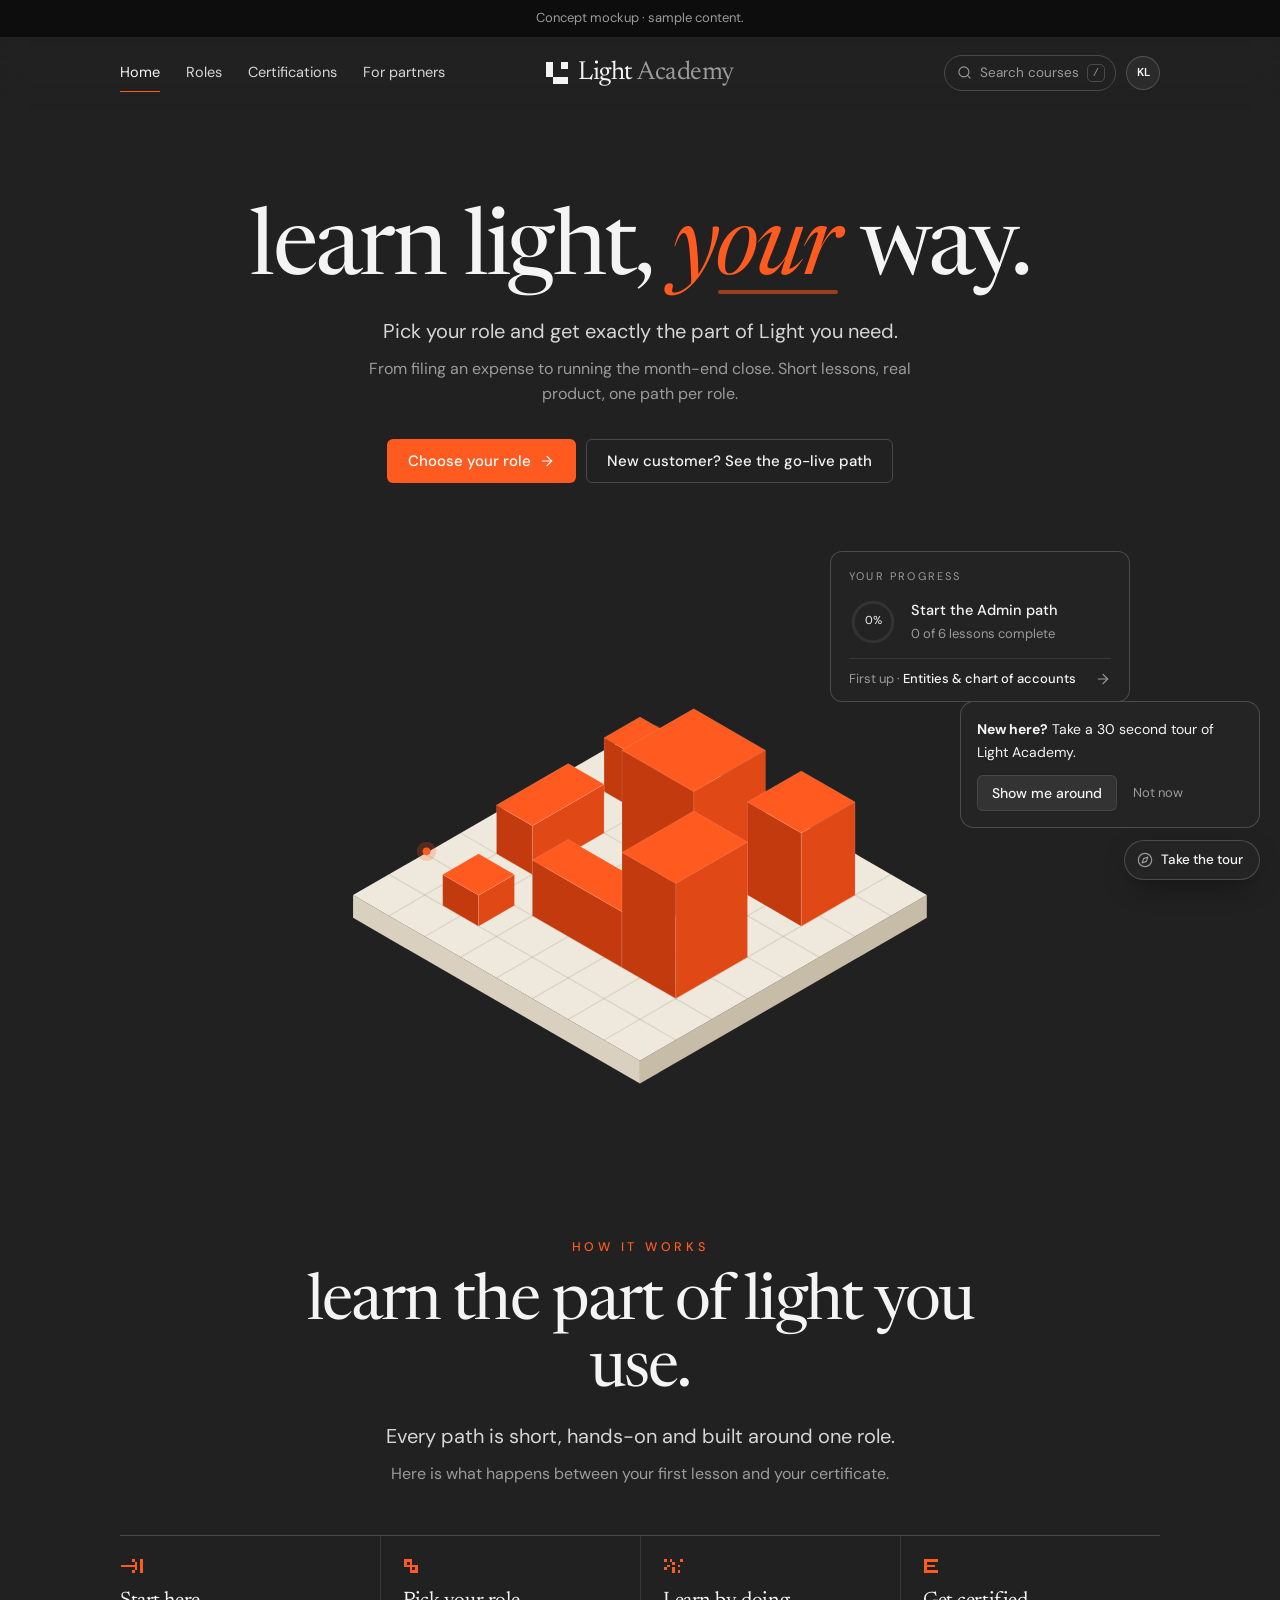
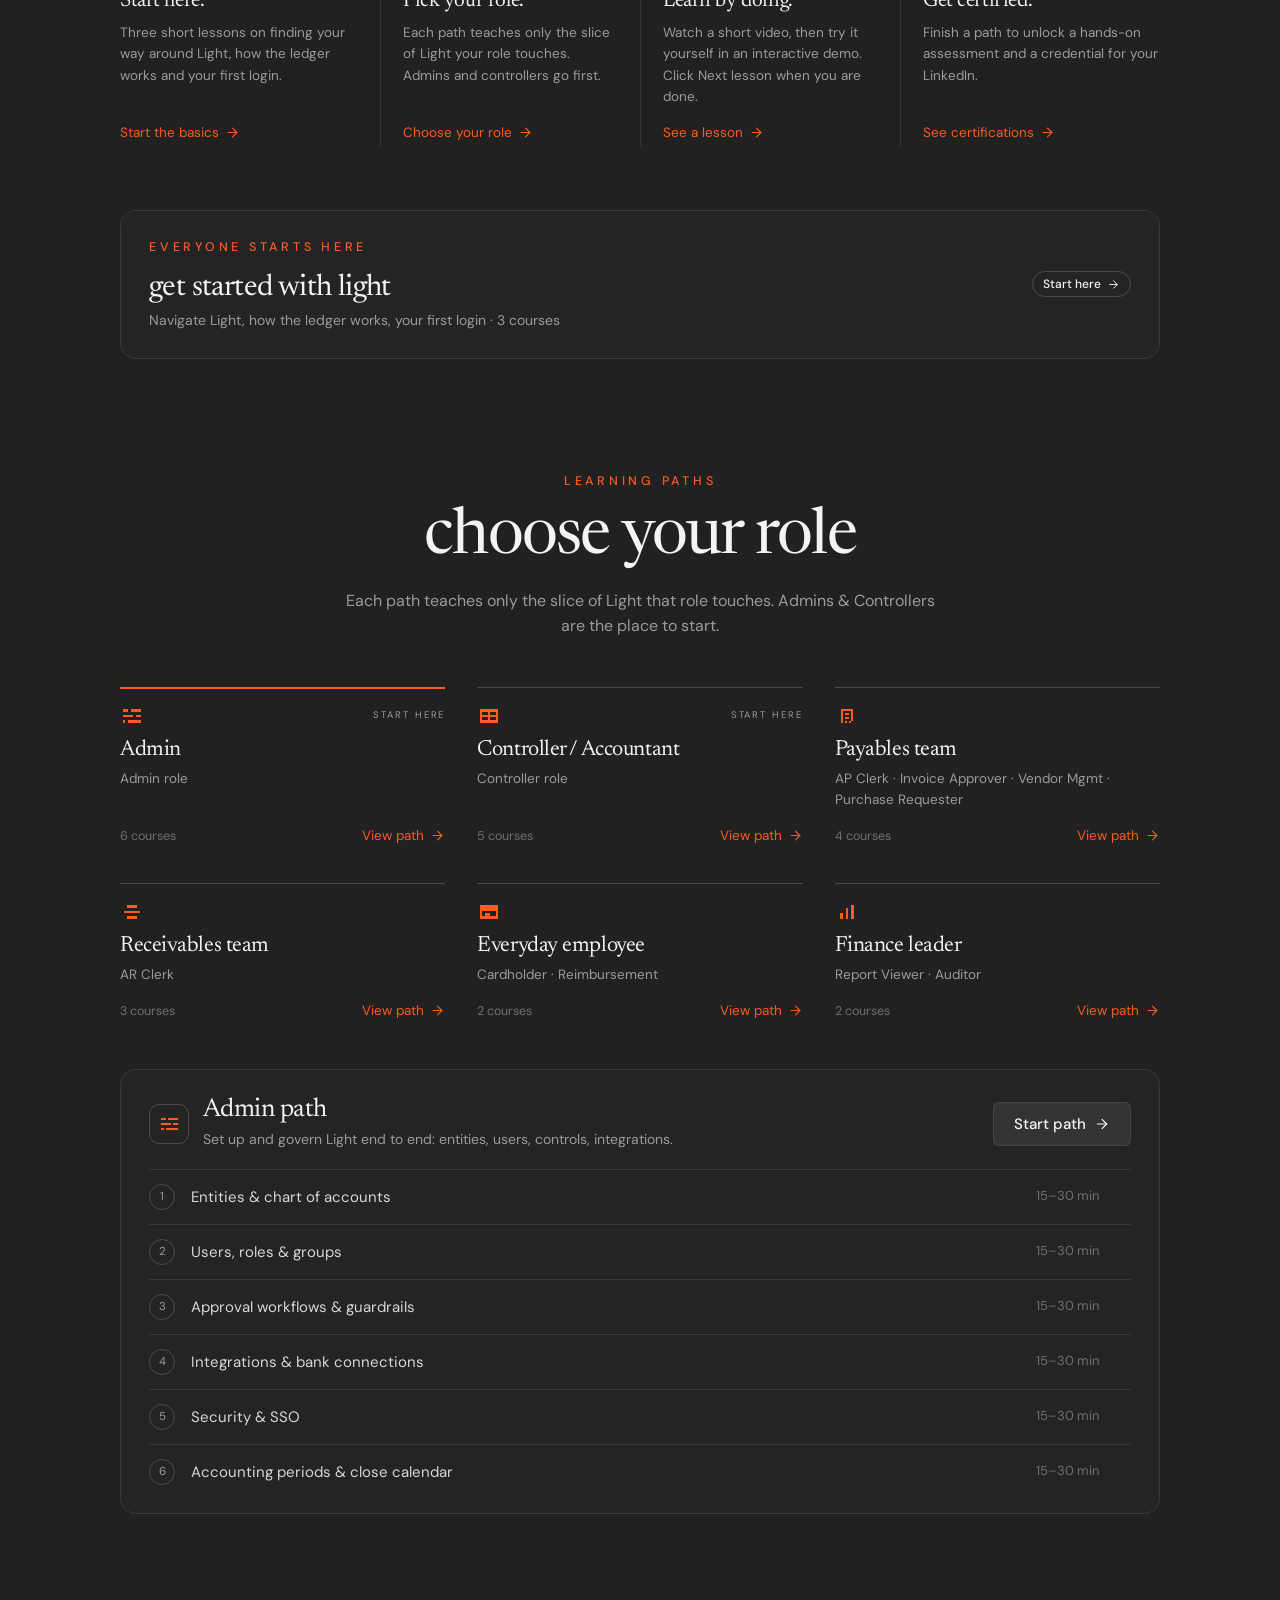
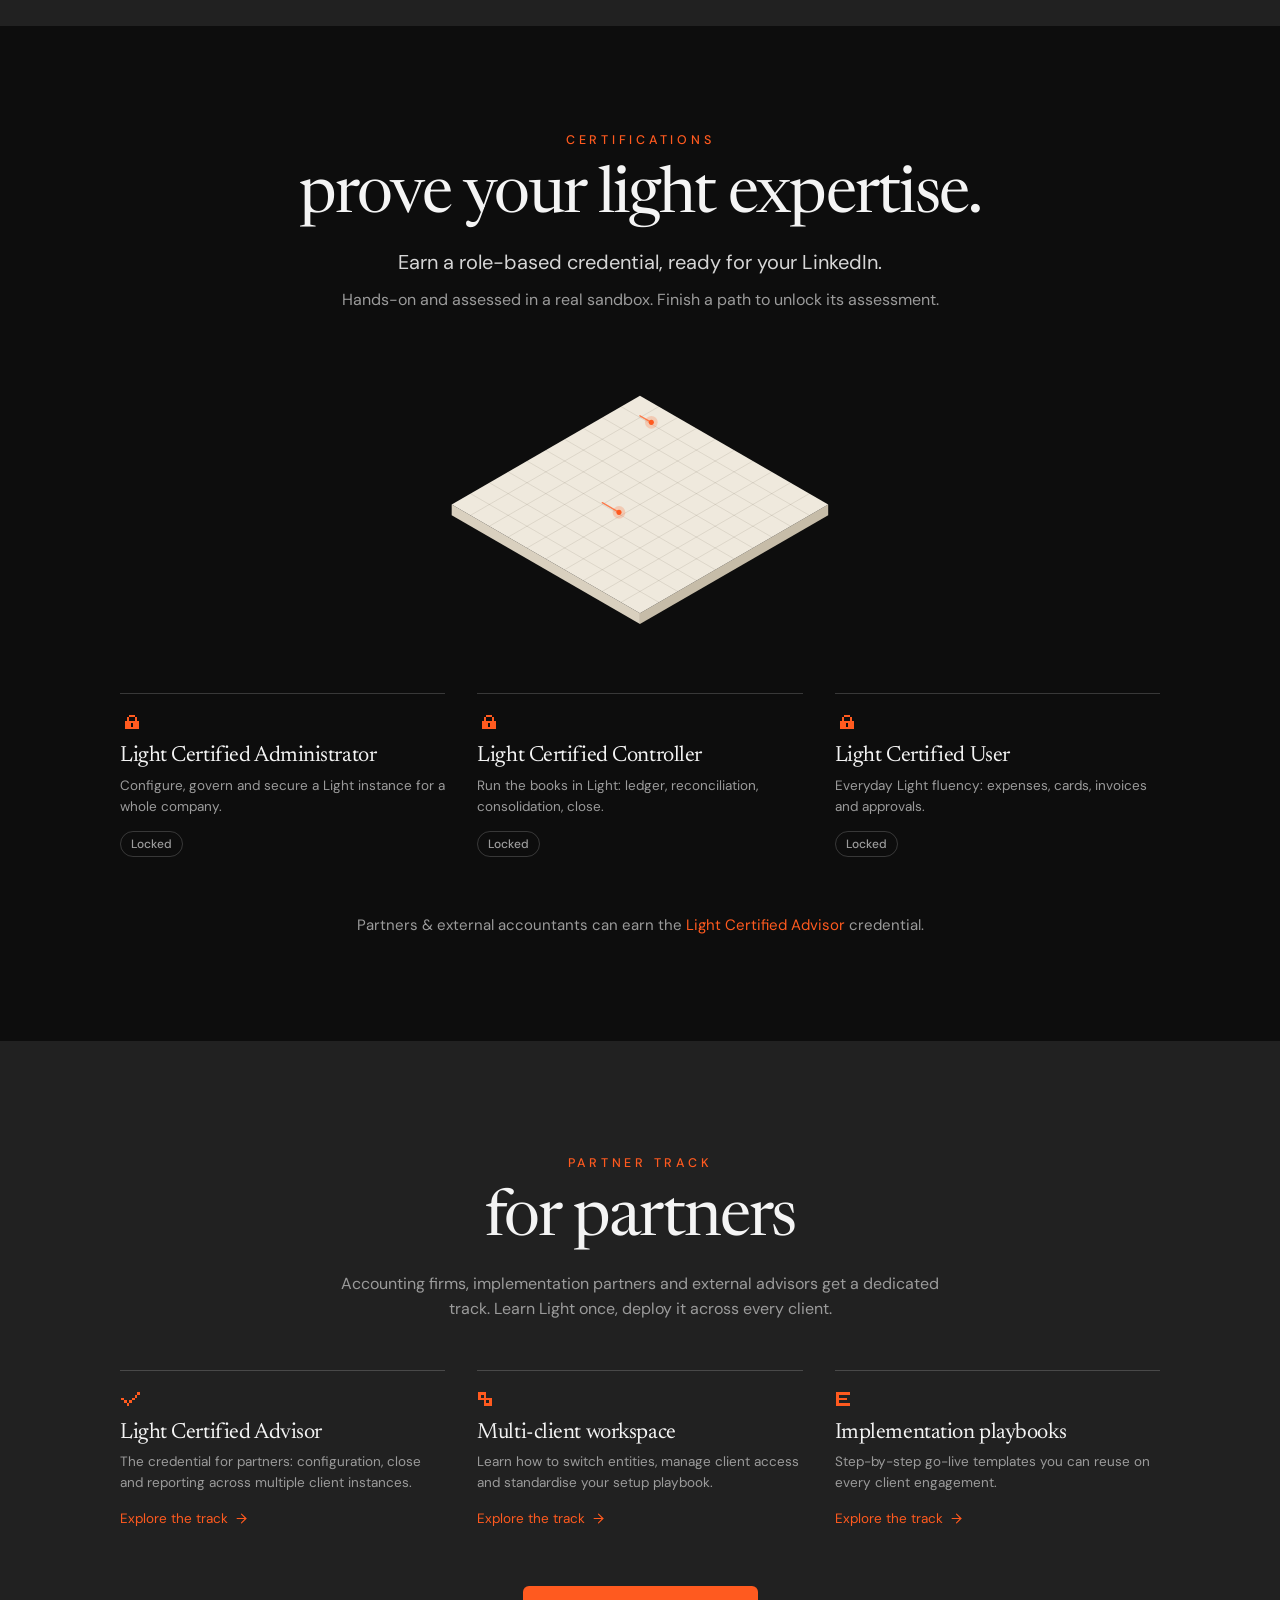
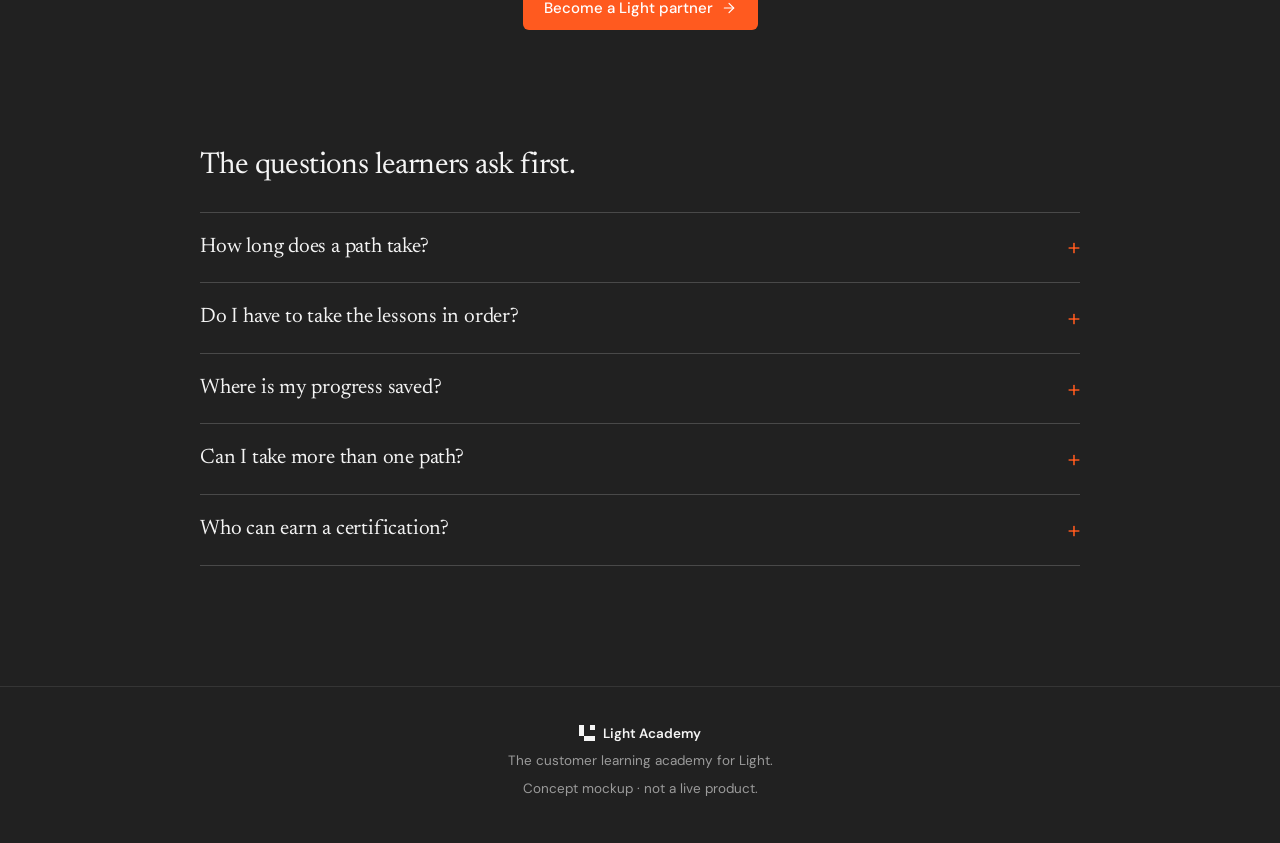
==== index.html @ 52088cf7 "Add Welcome back link, keep-data request and long video support - Homepage shows a Welcome back link" ====
<!doctype html>
<html lang="en">
<head>
  <meta charset="utf-8" />
  <meta name="viewport" content="width=device-width, initial-scale=1" />
  <title>Light Academy</title>
  <meta name="description" content="Learn Light your way. Pick your role and get exactly the part of Light you need." />
  <link rel="preconnect" href="https://fonts.googleapis.com" />
  <link rel="preconnect" href="https://fonts.gstatic.com" crossorigin />
  <link href="https://fonts.googleapis.com/css2?family=DM+Sans:ital,opsz,wght@0,9..40,400..600;1,9..40,400&family=Newsreader:ital,opsz,wght@0,6..72,400;0,6..72,500;1,6..72,400&display=swap" rel="stylesheet" />
  <link rel="stylesheet" href="assets/css/styles.css" />
</head>
<body data-page="home" data-base="">
  <div class="scroll-progress" aria-hidden="true"><span></span></div>
  <div class="concept-banner">Concept mockup · sample content.</div>
  <header class="site-header" id="site-header"></header>

  <main>
    <!-- HERO -->
    <section class="hero container" id="home" data-tour="hero">
      <div class="hero-copy">
        <a class="welcome-back" id="welcome-back" hidden></a>
        <h1 class="hero-title">
          <span class="word">learn</span> <span class="word">light,</span> <span class="word accent"><em>y<span class="ul">our</span></em></span> <span class="word">way.</span>
        </h1>
        <p class="hero-lede reveal" style="--d: 0.3s">Pick your role and get exactly the part of Light you need.</p>
        <p class="hero-sub reveal" style="--d: 0.35s">From filing an expense to running the month-end close. Short lessons, real product, one path per role.</p>
        <div class="hero-actions reveal" style="--d: 0.45s">
          <a class="btn btn-primary" href="#roles" data-tour="choose-role">Choose your role <span class="btn-icon" data-icon="arrow"></span></a>
          <a class="btn btn-ghost" href="paths/go-live.html">New customer? See the go-live path</a>
        </div>
      </div>

      <div class="hero-visual reveal" style="--d: 0.25s">
        <div class="iso iso-blocks" data-iso="blocks"></div>
        <a class="progress-card" id="progress-card" data-tour="progress">
          <p class="progress-card-label">Your progress</p>
          <div class="progress-card-row">
            <div class="ring" aria-hidden="true">
              <svg viewBox="0 0 80 80">
                <circle class="ring-track" cx="40" cy="40" r="33" />
                <circle class="ring-fill" cx="40" cy="40" r="33" />
              </svg>
              <span class="ring-value">0%</span>
            </div>
            <div>
              <p class="progress-card-title"></p>
              <p class="progress-card-sub"></p>
            </div>
          </div>
          <div class="progress-card-next">
            <span>Next up · <strong></strong></span>
            <span class="progress-card-go" data-icon="arrow"></span>
          </div>
        </a>
      </div>
    </section>

    <!-- HOW IT WORKS -->
    <section class="section container" id="how">
      <div class="section-head reveal">
        <p class="eyebrow">How it works</p>
        <h2 class="section-title">learn the part of light you use.</h2>
        <p class="section-lede">Every path is short, hands-on and built around one role.</p>
        <p class="section-sub">Here is what happens between your first lesson and your certificate.</p>
      </div>
      <div class="steps">
        <div class="step reveal">
          <span class="step-icon" data-pixel="movein"></span>
          <h3>Start here.</h3>
          <p>Three short lessons on finding your way around Light, how the ledger works and your first login.</p>
          <a class="text-link" href="paths/get-started.html">Start the basics <span data-icon="arrow"></span></a>
        </div>
        <div class="step reveal" style="--d: 0.08s">
          <span class="step-icon" data-pixel="connect"></span>
          <h3>Pick your role.</h3>
          <p>Each path teaches only the slice of Light your role touches. Admins and controllers go first.</p>
          <a class="text-link" href="#roles">Choose your role <span data-icon="arrow"></span></a>
        </div>
        <div class="step reveal" style="--d: 0.16s">
          <span class="step-icon" data-pixel="agents"></span>
          <h3>Learn by doing.</h3>
          <p>Watch a short video, then try it yourself in an interactive demo. Click Next lesson when you are done.</p>
          <a class="text-link" href="paths/get-started.html#lesson-navigating-light">See a lesson <span data-icon="arrow"></span></a>
        </div>
        <div class="step reveal" style="--d: 0.24s">
          <span class="step-icon" data-pixel="report"></span>
          <h3>Get certified.</h3>
          <p>Finish a path to unlock a hands-on assessment and a credential for your LinkedIn.</p>
          <a class="text-link" href="#certifications">See certifications <span data-icon="arrow"></span></a>
        </div>
      </div>
    </section>

    <!-- GET STARTED -->
    <section class="container">
      <a class="start-banner reveal" id="start-banner" href="paths/get-started.html" data-tour="start">
        <div>
          <p class="eyebrow">Everyone starts here</p>
          <h2 class="start-banner-title">get started with light</h2>
          <p class="start-banner-sub"></p>
        </div>
        <span class="pill pill-done"><span data-icon="check"></span>Completed</span>
      </a>
    </section>

    <!-- ROLES -->
    <section class="section container" id="roles">
      <div class="section-head reveal">
        <p class="eyebrow">Learning paths</p>
        <h2 class="section-title">choose your role</h2>
        <p class="section-sub">Each path teaches only the slice of Light that role touches. Admins &amp; Controllers are the place to start.</p>
      </div>

      <div class="role-grid" id="role-grid" role="tablist" aria-label="Roles" data-tour="role-grid"></div>

      <div class="path-panel glass reveal" id="path-panel" role="tabpanel" aria-live="polite" data-tour="path"></div>
    </section>

    <!-- CERTIFICATIONS -->
    <section class="section band" id="certifications">
      <div class="container cert-shell" data-tour="certs">
        <div class="section-head reveal">
          <p class="eyebrow">Certifications</p>
          <h2 class="section-title">prove your light expertise.</h2>
          <p class="section-lede">Earn a role-based credential, ready for your LinkedIn.</p>
          <p class="section-sub">Hands-on and assessed in a real sandbox. Finish a path to unlock its assessment.</p>
        </div>
        <div class="iso iso-ledger reveal" data-iso="ledger"></div>
        <div class="cert-grid" id="cert-grid"></div>
        <p class="cert-foot reveal">Partners &amp; external accountants can earn the <a class="text-link" href="#partners">Light Certified Advisor</a> credential.</p>
      </div>
    </section>

    <!-- PARTNERS -->
    <section class="section container" id="partners" data-tour="partners">
      <div class="section-head reveal">
        <p class="eyebrow">Partner track</p>
        <h2 class="section-title">for partners</h2>
        <p class="section-sub">Accounting firms, implementation partners and external advisors get a dedicated track. Learn Light once, deploy it across every client.</p>
      </div>
      <div class="partner-grid" id="partner-grid"></div>
      <div class="section-cta reveal"><a class="btn btn-primary" href="paths/partners.html">Become a Light partner <span class="btn-icon" data-icon="arrow"></span></a></div>
    </section>
    <!-- FAQ -->
    <section class="section container faq" id="faq">
      <h2 class="faq-title reveal">The questions learners ask first.</h2>
      <details class="reveal">
        <summary>How long does a path take?</summary>
        <p>Most lessons take 15 to 30 minutes. A full path is usually a few hours, and you can stop and pick up where you left off at any time.</p>
      </details>
      <details class="reveal">
        <summary>Do I have to take the lessons in order?</summary>
        <p>No. Jump to any lesson from the list on the left. A lesson is only ticked when you click Next lesson on it, so your progress always shows what you have actually finished.</p>
      </details>
      <details class="reveal">
        <summary>Where is my progress saved?</summary>
        <p>In this concept, progress is saved in your browser on this device. Clearing your browser data, or switching device, starts you from zero.</p>
      </details>
      <details class="reveal">
        <summary>Can I take more than one path?</summary>
        <p>Yes. Many people start with their own role and add a second path later, for example an admin who also runs payables.</p>
      </details>
      <details class="reveal">
        <summary>Who can earn a certification?</summary>
        <p>Anyone who finishes a role path can take its hands-on assessment. Partners and external accountants can earn the Light Certified Advisor credential.</p>
      </details>
    </section>
  </main>

  <footer class="site-footer" id="site-footer"></footer>

  <script src="assets/js/data.js"></script>
  <script src="assets/js/common.js"></script>
  <script src="assets/js/home.js"></script>
  <script src="assets/js/iso.js"></script>
</body>
</html>
---- assets/css/styles.css ----
/* ==========================================================================
   Light Academy
   Minimal dark theme, modelled on the Light app.
   Fonts are set once below (--font-*) so they are easy to swap.
   ========================================================================== */

:root {
  color-scheme: dark;

  /* Fonts, matched to light.inc: a serif for headings, a rounded sans for text. */
  --font-display: "Newsreader", "Iowan Old Style", Georgia, serif;
  --font-body: "DM Sans", system-ui, -apple-system, "Segoe UI", sans-serif;
  --font-mono: var(--font-body);

  /* Colour */
  --bg: #212121;
  --surface: #242424;
  --surface-2: #2b2b2b;
  --surface-3: #333333;
  --ink: #f4f4f4;
  --ink-2: #d6d6d6;
  --muted: #9b9b9b;
  --faint: #6f6f6f;
  --line: rgba(255, 255, 255, 0.09);
  --line-strong: rgba(255, 255, 255, 0.18);
  --accent: #ff5a1f;
  --accent-hover: #ff6a33;
  --success: #4ade80;
  --success-soft: rgba(74, 222, 128, 0.12);

  --radius: 16px;
  --radius-sm: 10px;
  --ease: cubic-bezier(0.22, 1, 0.36, 1);
}

*,
*::before,
*::after { box-sizing: border-box; }

html { scroll-behavior: smooth; -webkit-text-size-adjust: 100%; }

body {
  margin: 0;
  background: var(--bg);
  color: var(--ink);
  font-family: var(--font-body);
  font-size: 15px;
  line-height: 1.6;
  -webkit-font-smoothing: antialiased;
  -moz-osx-font-smoothing: grayscale;
  overflow-x: hidden;
}
body.no-scroll { overflow: hidden; }

a { color: inherit; text-decoration: none; }
button { font: inherit; color: inherit; cursor: pointer; }
svg { display: block; }
img { max-width: 100%; }
::selection { background: rgba(255, 255, 255, 0.2); }
:focus-visible { outline: 2px solid rgba(255, 255, 255, 0.7); outline-offset: 3px; border-radius: 8px; }

.container { width: min(1040px, 100% - 32px); margin-inline: auto; }
.muted { color: var(--muted); }
.small { font-size: 13px; }

/* ---------- Logo ---------- */
.logo-mark { width: 20px; height: 20px; flex: none; color: var(--ink); }
.logo-mark rect { fill: currentColor; }

/* ---------- Top bar ---------- */
.scroll-progress { position: fixed; inset: 0 0 auto 0; height: 2px; z-index: 60; pointer-events: none; }
.scroll-progress span { display: block; height: 100%; background: rgba(255, 255, 255, 0.55); transform: scaleX(0); transform-origin: left; }
.concept-banner { padding: 8px 16px; text-align: center; background: #0d0d0d; color: var(--muted); font-size: 13px; }

.site-header {
  position: sticky; top: 0; z-index: 50;
  background: rgba(33, 33, 33, 0.82);
  backdrop-filter: saturate(1.2) blur(12px);
  -webkit-backdrop-filter: saturate(1.2) blur(12px);
  border-bottom: 1px solid transparent;
  transition: border-color 0.25s;
}
.site-header.scrolled { border-bottom-color: var(--line); }
.header-inner { display: grid; grid-template-columns: 1fr auto 1fr; align-items: center; gap: 16px; height: 72px; }

.brand { display: inline-flex; align-items: center; gap: 10px; justify-self: center; }
.brand .logo-mark { width: 22px; height: 22px; }
.brand-text { white-space: nowrap; font-family: var(--font-display); font-size: 26px; line-height: 1; letter-spacing: -0.02em; }
.brand-text span { color: var(--muted); }

.nav { position: relative; display: flex; gap: 26px; justify-self: start; }
.nav-link { position: relative; padding: 6px 0; color: var(--ink-2); font-size: 14.5px; transition: color 0.2s; }
.nav-link:hover, .nav-link.active { color: var(--ink); }
/* A thin orange line under the section you are in. */
.nav-indicator {
  position: absolute; bottom: -2px; left: 0; height: 1.5px; background: var(--accent); opacity: 0;
  transition: transform 0.4s var(--ease), width 0.4s var(--ease), opacity 0.2s;
}

.header-actions { display: flex; align-items: center; gap: 10px; justify-self: end; }
.search-trigger {
  display: inline-flex; align-items: center; gap: 8px; height: 36px; padding: 0 10px 0 12px;
  border: 1px solid var(--line-strong); border-radius: 999px; background: transparent;
  color: var(--muted); font-size: 13.5px;
}
.search-trigger svg { width: 15px; height: 15px; }
kbd {
  font-variant-numeric: tabular-nums; font-size: 10.5px; line-height: 1;
  padding: 3px 5px; border-radius: 5px; border: 1px solid var(--line-strong); color: var(--muted);
}

.avatar-wrap { position: relative; }
.avatar {
  width: 34px; height: 34px; border-radius: 50%; border: 1px solid var(--line-strong);
  background: var(--surface-2); color: var(--ink); font-size: 11.5px; font-weight: 600;
}
.avatar-menu {
  position: absolute; right: 0; top: calc(100% + 10px); width: 250px; padding: 14px;
  background: var(--surface); border: 1px solid var(--line-strong); border-radius: 14px;
  box-shadow: 0 20px 40px -20px rgba(0, 0, 0, 0.8);
  opacity: 0; transform: translateY(-4px); pointer-events: none; transition: opacity 0.18s, transform 0.2s var(--ease);
}
.avatar-wrap.open .avatar-menu { opacity: 1; transform: none; pointer-events: auto; }
.avatar-name { margin: 0; font-weight: 600; }
.avatar-meta { margin: 2px 0 10px; color: var(--muted); font-size: 13px; }
.avatar-bar { height: 4px; border-radius: 9px; background: var(--surface-3); overflow: hidden; margin-bottom: 10px; }
.avatar-bar span { display: block; height: 100%; background: var(--accent); border-radius: 9px; }
.avatar-menu a { display: block; padding: 7px 0; font-size: 14px; color: var(--ink-2); }
.avatar-menu a:hover { color: var(--ink); }

.nav-toggle { display: none; }

/* ---------- Cards ---------- */
.glass {
  position: relative;
  background: var(--surface);
  border: 1px solid var(--line);
  border-radius: var(--radius);
}

/* ---------- Buttons ---------- */
.btn {
  display: inline-flex; align-items: center; justify-content: center; gap: 8px;
  height: 44px; padding: 0 20px; border: 1px solid transparent; border-radius: 6px;
  font-size: 15px; font-weight: 500; white-space: nowrap;
  transition: transform 0.2s var(--ease), background 0.2s;
}
.btn:hover { transform: scale(1.03); }
.btn:active { transform: scale(0.99); }
.btn-icon { display: inline-flex; }
.btn-icon svg { width: 16px; height: 16px; }
.btn-primary { background: var(--accent); color: #fff; }
.btn-primary:hover { background: var(--accent-hover); }
.btn-ghost { background: transparent; color: var(--ink); border-color: var(--line-strong); }
.btn-dark { background: var(--surface-3); color: var(--ink); border-color: var(--line); }
.btn-sm { height: 36px; padding: 0 14px; font-size: 14px; }

/* Orange text link with an arrow, like "See the ledger ->" on light.inc. */
.text-link { display: inline-flex; align-items: center; gap: 6px; color: var(--accent); font-size: 15px; }
.text-link svg { width: 15px; height: 15px; }

/* ---------- Pills + labels ---------- */
.pill {
  display: inline-flex; align-items: center; gap: 6px; height: 26px; padding: 0 10px;
  border-radius: 999px; border: 1px solid var(--line-strong);
  font-size: 12px; font-weight: 500; white-space: nowrap; color: var(--ink-2);
}
.pill svg { width: 13px; height: 13px; }
.pill-done, .pill-done-soft, .pill-live { background: var(--success-soft); border-color: transparent; color: var(--success); }
.pill-next { height: 20px; margin-left: 10px; padding: 0 8px; background: var(--ink); border-color: transparent; color: #161616; font-size: 11px; }
.pill-locked { color: var(--muted); }
.pill-start { color: var(--ink); }

/* Small orange label with wide spacing, like "HOW IT WORKS". */
.eyebrow { margin: 0 0 14px; color: var(--accent); font-size: 12.5px; font-weight: 500; letter-spacing: 0.3em; text-transform: uppercase; }

/* ---------- Hero ---------- */
.hero { padding: 96px 0 8px; text-align: center; }
.hero-copy { display: flex; flex-direction: column; align-items: center; }
.hero-title {
  margin: 0 0 18px;
  font-family: var(--font-display); font-weight: 400;
  font-size: clamp(48px, 8vw, 92px); line-height: 1; letter-spacing: -0.03em;
}
.welcome-back {
  display: inline-flex; align-items: center; gap: 10px; max-width: 100%; margin: 0 0 28px; padding: 8px 14px 8px 12px;
  border: 1px solid var(--line-strong); border-radius: 999px; color: var(--ink-2); font-size: 14px;
  animation: fade-up 0.6s var(--ease) both; transition: transform 0.2s var(--ease), border-color 0.2s;
}
.welcome-back[hidden] { display: none; }
.welcome-back:hover { transform: scale(1.02); border-color: rgba(255, 255, 255, 0.3); }
.welcome-back span:not(.welcome-dot) { overflow: hidden; text-overflow: ellipsis; white-space: nowrap; }
.welcome-back strong { color: var(--ink); font-weight: 500; }
.welcome-back svg { width: 15px; height: 15px; flex: none; color: var(--accent); }
.welcome-dot { width: 7px; height: 7px; flex: none; border-radius: 50%; background: var(--accent); box-shadow: 0 0 0 3px rgba(255, 90, 31, 0.2); }
.hero-title .word { display: inline-block; animation: fade-up 0.7s var(--ease) both; animation-delay: calc(var(--i, 0) * 0.06s); }
.hero-title .accent em { font-style: italic; color: var(--accent); padding-right: 0.04em; }
/* Underline sits under "our" only, so it starts from the "o". */
.hero-title .ul { position: relative; display: inline-block; }
.hero-title .ul::after {
  content: ""; position: absolute; left: 0.02em; right: 0; bottom: 0.04em; height: 0.045em;
  border-radius: 9px; background: currentColor; opacity: 0.55;
  transform: scaleX(0); transform-origin: left; animation: underline 0.7s var(--ease) 0.6s forwards;
}
@keyframes fade-up { from { opacity: 0; transform: translateY(12px); } to { opacity: 1; transform: none; } }
@keyframes underline { to { transform: scaleX(1); } }

.hero-lede, .section-lede { margin: 0 auto 10px; max-width: 34em; color: var(--ink-2); font-size: 20px; line-height: 1.5; }
.hero-sub { margin: 0 auto 32px; max-width: 36em; color: var(--muted); font-size: 16px; }
.hero-actions { display: flex; flex-wrap: wrap; justify-content: center; gap: 10px; }

.hero-visual { position: relative; max-width: 980px; margin: 56px auto 0; }
.iso svg { display: block; width: 100%; height: auto; }
.iso-blocks { width: min(640px, 100%); margin: 0 auto; }
.iso-ledger { width: min(420px, 90%); margin: 8px auto 48px; }
.progress-card {
  position: absolute; top: 12px; right: 0; display: block; width: 300px; padding: 16px 18px 12px; text-align: left;
  background: rgba(36, 36, 36, 0.92); border: 1px solid var(--line-strong); border-radius: 12px;
  backdrop-filter: blur(6px); -webkit-backdrop-filter: blur(6px);
}
.progress-card-label { margin: 0 0 12px; color: var(--muted); font-size: 11px; letter-spacing: 0.2em; text-transform: uppercase; }
.progress-card-row { display: flex; align-items: center; gap: 14px; }
.progress-card-title { margin: 0; font-weight: 500; font-size: 14.5px; }
.progress-card-sub { margin: 2px 0 0; color: var(--muted); font-size: 13px; }
.progress-card-next {
  display: flex; align-items: center; justify-content: space-between; gap: 12px;
  margin-top: 12px; padding-top: 10px; border-top: 1px solid var(--line);
  color: var(--muted); font-size: 13px;
}
.progress-card-next strong { color: var(--ink); font-weight: 500; }
.progress-card-go svg { width: 16px; height: 16px; color: var(--muted); }

.ring { position: relative; width: 48px; height: 48px; flex: none; }
.ring svg { width: 100%; height: 100%; transform: rotate(-90deg); }
.ring circle { fill: none; stroke-width: 5; }
.ring-track { stroke: var(--surface-3); }
.ring-fill { stroke: var(--accent); stroke-linecap: round; }
.ring-value { position: absolute; inset: 0; display: grid; place-items: center; font-size: 11.5px; font-variant-numeric: tabular-nums; }

/* ---------- Get started banner ---------- */
.start-banner {
  display: flex; align-items: center; justify-content: space-between; gap: 20px;
  margin-top: 64px; padding: 26px 28px; border-radius: var(--radius);
  background: var(--surface); border: 1px solid var(--line);
}
.start-banner:hover { border-color: var(--line-strong); }
.start-banner-title { margin: 0 0 4px; font-family: var(--font-display); font-size: 30px; font-weight: 400; letter-spacing: -0.02em; line-height: 1.15; }
.start-banner-sub { margin: 0; color: var(--muted); font-size: 14px; }

/* ---------- Sections ---------- */
.section { padding: 112px 0 0; scroll-margin-top: 64px; }
#home { scroll-margin-top: 120px; }
.section-head { margin: 0 auto 48px; max-width: 720px; text-align: center; }
.section-title { margin: 0 0 16px; font-family: var(--font-display); font-weight: 400; font-size: clamp(40px, 5.6vw, 64px); line-height: 1.05; letter-spacing: -0.03em; }
.section-sub { margin: 0 auto; max-width: 38em; color: var(--muted); font-size: 16px; }
/* Full-width black band, like "Operates the business." */
.band { margin-top: 112px; padding: 104px 0; background: #0d0d0d; }
.band + .section { padding-top: 112px; }

/* ---------- Icons in tiles ---------- */
.role-icon, .cert-icon, .partner-mark { display: block; flex: none; color: var(--accent); }
.role-icon svg, .cert-icon svg { width: 24px; height: 24px; }
.partner-mark .logo-mark { width: 20px; height: 20px; color: var(--accent); }
.path-icon {
  display: grid; place-items: center; flex: none; width: 40px; height: 40px; border-radius: var(--radius-sm);
  border: 1px solid var(--line-strong); color: var(--accent);
}
.path-icon svg { width: 19px; height: 19px; }

/* ---------- Role grid ---------- */
.role-grid, .partner-grid, .cert-grid { display: grid; grid-template-columns: repeat(3, 1fr); column-gap: 32px; row-gap: 36px; }
.role-card, .partner-card, .cert-card {
  position: relative; display: flex; flex-direction: column; align-items: flex-start; text-align: left;
  padding: 20px 0 0; border: 0; border-top: 1px solid var(--line-strong); border-radius: 0; background: none;
  transition: border-color 0.2s, opacity 0.6s var(--ease), translate 0.6s var(--ease);
}
.role-card.selected { border-top-color: var(--accent); box-shadow: inset 0 1px 0 var(--accent); }
.role-card .tag { position: absolute; top: 20px; right: 0; color: var(--muted); font-size: 9.5px; letter-spacing: 0.2em; text-transform: uppercase; }
.role-name, .partner-card h3, .cert-card h3 { margin: 14px 0 6px; font-family: var(--font-display); font-size: 22px; font-weight: 400; letter-spacing: -0.02em; line-height: 1.15; }
.role-sub, .partner-card p, .cert-card p { margin: 0 0 14px; color: var(--muted); font-size: 13.5px; line-height: 1.55; }
.role-foot { display: flex; justify-content: space-between; align-items: center; gap: 12px; width: 100%; margin-top: auto; color: var(--faint); font-size: 12.5px; }
.role-view { font-size: 13.5px; }
.role-card.selected .role-name { color: var(--ink); }

/* ---------- Path panel ---------- */
.path-panel { margin-top: 48px; padding: 26px 28px 14px; scroll-margin-top: 90px; }
.path-panel > * { transition: opacity 0.2s ease, transform 0.25s var(--ease); }
.path-panel.swapping > * { opacity: 0; transform: translateY(6px); }
.path-panel.entering .path-head { opacity: 0; }
.path-panel.entering .course-list li { opacity: 0; transform: translateY(4px); }
.path-head { display: flex; align-items: center; gap: 14px; padding-bottom: 18px; }
.path-head-text { flex: 1; min-width: 0; }
.path-head h3 { margin: 0; font-family: var(--font-display); font-size: 26px; font-weight: 400; letter-spacing: -0.02em; line-height: 1.15; }
.path-head p { margin: 2px 0 0; color: var(--muted); font-size: 14px; }
.path-icon.lg { width: 44px; height: 44px; margin: 0 auto 18px; border-radius: 12px; }
.path-icon.lg svg { width: 22px; height: 22px; }

.path-meter { height: 3px; border-radius: 9px; background: var(--surface-3); overflow: hidden; margin-bottom: 4px; }
.path-meter span { display: block; height: 100%; width: var(--w); border-radius: 9px; background: var(--accent); animation: grow 1s var(--ease) 0.2s both; }
@keyframes grow { from { width: 0; } }

.course-list { list-style: none; margin: 0; padding: 0; }
.course-list li { border-top: 1px solid var(--line); transition: opacity 0.35s var(--ease), transform 0.4s var(--ease); transition-delay: calc(var(--i) * 0.04s); }
.course-row { display: grid; grid-template-columns: 28px 1fr auto 18px; align-items: center; gap: 14px; padding: 14px 0; }
.course-num {
  display: grid; place-items: center; width: 26px; height: 26px; border-radius: 50%; flex: none;
  border: 1px solid var(--line-strong); color: var(--muted); font-size: 11.5px; font-variant-numeric: tabular-nums;
}
.course-num svg { width: 13px; height: 13px; }
.course-row.is-done .course-num, .course-num.done { background: var(--success-soft); border-color: transparent; color: var(--success); }
.course-row.is-next .course-num { background: var(--ink); border-color: transparent; color: #161616; }
.course-title { display: flex; align-items: center; flex-wrap: wrap; font-size: 15px; color: var(--ink-2); transition: color 0.2s; }
.course-row:hover .course-title { color: var(--ink); }
.course-meta { color: var(--faint); font-size: 13px; font-variant-numeric: tabular-nums; }
.course-row.is-done .course-meta { color: var(--success); }
.course-go { color: var(--accent); opacity: 0; transition: opacity 0.2s; }
.course-go svg { width: 15px; height: 15px; }
.course-row:hover .course-go { opacity: 1; }

/* ---------- Certifications ---------- */
.cert-shell { text-align: center; }
.cert-card .pill { margin-top: auto; }
.cert-foot { margin: 56px 0 0; color: var(--muted); font-size: 15px; }
.cert-foot .text-link { font-size: inherit; }

/* ---------- Partners ---------- */
.partner-grid { margin-bottom: 56px; }
.partner-card .text-link { margin-top: auto; font-size: 13.5px; }
.section-cta { display: flex; justify-content: center; }

/* ---------- Pixel icons ---------- */
.pixel-icon { display: block; width: auto; height: 20px; color: var(--accent); }
.role-icon .pixel-icon, .cert-icon .pixel-icon, .partner-mark .pixel-icon, .step-icon .pixel-icon { height: 16px; }
.path-icon .pixel-icon { height: 16px; }
.path-icon.lg .pixel-icon { height: 20px; }

/* ---------- How it works: columns with thin dividers ---------- */
.steps { display: grid; grid-template-columns: repeat(4, 1fr); border-top: 1px solid var(--line-strong); }
.step { display: flex; flex-direction: column; align-items: flex-start; padding: 22px 22px 2px; border-left: 1px solid var(--line); }
.step:first-child { padding-left: 0; border-left: 0; }
.step:last-child { padding-right: 0; }
.step-icon { display: block; height: 16px; margin-bottom: 16px; }
.step h3 { margin: 0 0 8px; font-family: var(--font-display); font-size: 21px; font-weight: 400; letter-spacing: -0.02em; line-height: 1.15; }
.step p { margin: 0 0 14px; color: var(--muted); font-size: 13.5px; line-height: 1.6; }
.step .text-link { margin-top: auto; font-size: 13.5px; }

/* ---------- FAQ ---------- */
.faq { max-width: 880px; }
.faq-title { margin: 0 0 22px; font-family: var(--font-display); font-size: 30px; font-weight: 400; letter-spacing: -0.02em; }
.faq details { border-top: 1px solid var(--line-strong); }
.faq details:last-of-type { border-bottom: 1px solid var(--line-strong); }
.faq summary {
  display: flex; align-items: center; justify-content: space-between; gap: 20px; padding: 18px 0; cursor: pointer; list-style: none;
  font-family: var(--font-display); font-size: 21px; letter-spacing: -0.01em; color: var(--ink);
}
.faq summary::-webkit-details-marker { display: none; }
.faq summary::after { content: "+"; flex: none; color: var(--accent); font-family: var(--font-body); font-size: 24px; font-weight: 300; line-height: 1; transition: transform 0.25s var(--ease); }
.faq details[open] summary::after { transform: rotate(45deg); }
.faq details p { margin: -4px 0 20px; max-width: 42em; color: var(--muted); font-size: 15px; }

/* ---------- Footer ---------- */
.site-footer { margin-top: 120px; border-top: 1px solid var(--line); }
.footer-inner { display: flex; flex-direction: column; align-items: center; gap: 6px; padding: 36px 0 44px; text-align: center; font-size: 13.5px; color: var(--muted); }
.footer-inner p { margin: 0; }
.footer-brand { display: inline-flex; align-items: center; gap: 8px; color: var(--ink); font-weight: 600; }
.footer-brand .logo-mark { width: 16px; height: 16px; }
.accent-text { color: var(--muted); }

/* ---------- Reveal on scroll ---------- */
.reveal { opacity: 0; translate: 0 14px; transition: opacity 0.6s var(--ease), translate 0.6s var(--ease); transition-delay: var(--d, 0s); }
.reveal.is-visible { opacity: 1; translate: 0 0; }
.role-card.reveal, .cert-card.reveal, .partner-card.reveal { transition-delay: 0s, var(--d, 0s), var(--d, 0s); }

/* ---------- Search ---------- */
.search-overlay {
  position: fixed; inset: 0; z-index: 80; display: flex; justify-content: center; align-items: flex-start; padding: 14vh 16px 16px;
  background: rgba(0, 0, 0, 0.6); opacity: 0; pointer-events: none; transition: opacity 0.2s;
}
.search-overlay.open { opacity: 1; pointer-events: auto; }
.search-dialog {
  width: min(560px, 100%); padding: 6px; border-radius: 16px; background: var(--surface); border: 1px solid var(--line-strong);
  box-shadow: 0 30px 60px -30px rgba(0, 0, 0, 0.9); transform: translateY(-6px); transition: transform 0.25s var(--ease);
}
.search-overlay.open .search-dialog { transform: none; }
.search-input-row { display: flex; align-items: center; gap: 10px; padding: 10px 12px; border-bottom: 1px solid var(--line); }
.search-input-row svg { width: 17px; height: 17px; color: var(--muted); flex: none; }
.search-input-row input { flex: 1; min-width: 0; border: 0; outline: 0; background: transparent; font: inherit; font-size: 16px; color: var(--ink); }
.search-input-row input::placeholder { color: var(--faint); font-variant-numeric: tabular-nums; font-size: 14px; }
.search-results { list-style: none; margin: 0; padding: 6px 0; max-height: 50vh; overflow: auto; }
.search-results a { display: flex; justify-content: space-between; gap: 12px; padding: 10px 12px; border-radius: 10px; font-size: 14.5px; }
.search-results li[aria-selected="true"] a { background: var(--surface-2); }
.search-role { color: var(--muted); font-size: 12.5px; white-space: nowrap; }
.search-empty { padding: 18px 12px; color: var(--muted); }
.search-foot { display: flex; gap: 16px; margin: 0; padding: 8px 12px 6px; border-top: 1px solid var(--line); color: var(--faint); font-size: 12px; }
.search-foot kbd { margin-right: 3px; }

/* ---------- Tour ---------- */
.tour-launch {
  position: fixed; right: 20px; bottom: 20px; z-index: 55; display: inline-flex; align-items: center; gap: 8px;
  height: 40px; padding: 0 16px 0 12px; border-radius: 999px; border: 1px solid var(--line-strong);
  background: var(--surface); color: var(--ink); font-size: 13.5px; font-weight: 500;
  box-shadow: 0 10px 30px -12px rgba(0, 0, 0, 0.8); transition: transform 0.2s var(--ease);
}
.tour-launch svg { width: 16px; height: 16px; color: var(--muted); }
.tour-launch:hover { transform: scale(1.03); }

.tour-nudge {
  position: fixed; right: 20px; bottom: 72px; z-index: 56; width: min(300px, calc(100% - 40px)); padding: 16px; font-size: 14px;
  background: var(--surface); border: 1px solid var(--line-strong); border-radius: 14px;
  opacity: 0; transform: translateY(8px); pointer-events: none; transition: opacity 0.25s, transform 0.3s var(--ease);
}
.tour-nudge.open { opacity: 1; transform: none; pointer-events: auto; }
.tour-nudge p { margin: 0 0 12px; }
.tour-nudge div { display: flex; align-items: center; gap: 12px; }
.tour-skip { border: 0; background: none; color: var(--muted); font-size: 13px; padding: 4px; }
.tour-skip:hover { color: var(--ink); }

.tour-overlay { position: fixed; inset: 0; z-index: 90; opacity: 0; transition: opacity 0.25s; }
.tour-overlay.open { opacity: 1; }
.tour-spot {
  position: fixed; border-radius: 20px; pointer-events: none;
  box-shadow: 0 0 0 9999px rgba(0, 0, 0, 0.66), 0 0 0 1.5px rgba(255, 255, 255, 0.6);
  transition: left 0.45s var(--ease), top 0.45s var(--ease), width 0.45s var(--ease), height 0.45s var(--ease);
}
.tour-card {
  position: fixed; padding: 18px; border-radius: 14px; background: var(--surface); border: 1px solid var(--line-strong);
  opacity: 0; transform: translateY(6px); transition: opacity 0.25s, transform 0.3s var(--ease), top 0.4s var(--ease), left 0.4s var(--ease);
}
.tour-card.in { opacity: 1; transform: none; }
.tour-count { margin: 0 0 4px; color: var(--muted); font-variant-numeric: tabular-nums; font-size: 11px; letter-spacing: 0.08em; text-transform: uppercase; }
.tour-title { margin: 0 0 6px; font-family: var(--font-display); font-size: 21px; font-weight: 400; letter-spacing: -0.01em; }
.tour-body { margin: 0 0 14px; color: var(--muted); font-size: 14px; }
.tour-dots { display: flex; gap: 5px; margin-bottom: 14px; }
.tour-dots span { width: 5px; height: 5px; border-radius: 9px; background: var(--surface-3); transition: width 0.3s var(--ease), background 0.3s; }
.tour-dots span.on { width: 16px; background: var(--ink); }
.tour-actions { display: flex; justify-content: space-between; align-items: center; }
.tour-actions > span { display: flex; gap: 8px; }

/* ---------- Lesson pages ---------- */
.lesson-hero { padding: 56px 0 8px; text-align: center; }
.crumbs { display: flex; justify-content: center; flex-wrap: wrap; gap: 8px; margin-bottom: 40px; color: var(--faint); font-size: 13.5px; }
.crumbs a:hover { color: var(--ink); }
.crumbs [aria-current] { color: var(--ink-2); }
.lesson-hero-row { display: flex; flex-direction: column; align-items: center; gap: 36px; }
.lesson-hero-text { display: flex; flex-direction: column; align-items: center; }
.lesson-title { margin: 0 0 14px; font-family: var(--font-display); font-weight: 400; font-size: clamp(44px, 7vw, 76px); line-height: 1; letter-spacing: -0.03em; }
.lesson-actions { display: flex; flex-wrap: wrap; justify-content: center; gap: 10px; margin-top: 26px; }
.lesson-stat { width: min(360px, 100%); padding: 18px 20px; text-align: left; }
.stat-num { margin: 0; font-family: var(--font-display); font-size: 44px; font-weight: 400; line-height: 1; letter-spacing: -0.02em; }
.lesson-stat .muted { margin: 6px 0 12px; font-size: 13.5px; }
.stat-meter { transition: width 0.8s var(--ease); animation: none; }
.stat-reset { margin-top: 12px; padding: 0; border: 0; background: none; color: var(--faint); font-size: 12.5px; text-decoration: underline; text-underline-offset: 3px; }
.stat-reset:hover { color: var(--ink); }
.stat-reset[hidden] { display: none; }

.lesson-layout { display: grid; grid-template-columns: 250px 1fr; gap: 20px; align-items: start; padding-top: 56px; }
.lesson-toc { position: sticky; top: 84px; padding: 14px 10px; }
.toc-head { margin: 0 8px 8px; color: var(--accent); font-size: 11px; letter-spacing: 0.24em; text-transform: uppercase; }
.lesson-toc ol { list-style: none; margin: 0; padding: 0; }
.lesson-toc a { display: flex; align-items: center; gap: 10px; padding: 8px; border-radius: 10px; font-size: 13.5px; color: var(--muted); transition: color 0.2s; }
.lesson-toc a .course-num { width: 22px; height: 22px; font-size: 10.5px; }
.lesson-toc a:hover { color: var(--ink); }
.lesson-toc a.active { color: var(--ink); font-weight: 500; background: var(--surface-2); }
.lesson-toc a.is-done .course-num { background: var(--success-soft); border-color: transparent; color: var(--success); }

.lesson-list { display: grid; gap: 12px; }
.lesson-card { padding: 22px; scroll-margin-top: 100px; }
.lesson-card-head { display: flex; align-items: flex-start; gap: 14px; }
.lesson-card-head > div { flex: 1; }
.lesson-card-head .course-num { width: 30px; height: 30px; font-size: 12px; }
.lesson-card-head p { margin: 0 0 2px; font-variant-numeric: tabular-nums; font-size: 12px; }
.lesson-card-head h2 { margin: 0; font-family: var(--font-display); font-size: 26px; font-weight: 400; letter-spacing: -0.02em; line-height: 1.15; }
.lesson-status .pill svg { width: 12px; height: 12px; }
.lesson-body { display: grid; gap: 18px; margin: 20px 0; }
.lesson-card-foot { display: flex; justify-content: space-between; gap: 10px; flex-wrap: wrap; }

.block-label { display: flex; align-items: center; gap: 10px; flex-wrap: wrap; margin: 0 0 10px; font-size: 13px; }
.block-kind {
  display: inline-flex; align-items: center; gap: 6px; height: 24px; padding: 0 9px; border-radius: 999px;
  border: 1px solid var(--line-strong); color: var(--ink-2); font-size: 12px; font-weight: 500;
}
.block-kind svg { width: 12px; height: 12px; }
.block-title { color: var(--muted); }
.block-caption { margin: 8px 0 0; color: var(--muted); font-size: 13.5px; }
.block-text { font-size: 15px; color: var(--ink-2); }
.block-text h3 { margin: 0 0 6px; font-size: 15.5px; color: var(--ink); }
.block-text p { margin: 0 0 10px; }

.media-frame { position: relative; overflow: hidden; border-radius: 12px; background: #151515; aspect-ratio: 16 / 9; border: 1px solid var(--line); }
.media-frame video, .media-frame iframe { position: absolute; inset: 0; width: 100%; height: 100%; border: 0; }
.demo-frame { aspect-ratio: auto; height: min(var(--h, 600px), 75vh); background: var(--bg); }
.demo-frame.is-live { background: #fff; }
.demo-launch { position: absolute; inset: 0; display: grid; place-items: center; align-content: center; gap: 4px; width: 100%; border: 0; background: transparent; text-align: center; }
.demo-launch strong { font-size: 15px; font-weight: 600; }
.demo-tools { display: flex; justify-content: flex-end; margin-top: 8px; }
.demo-tools .btn svg { width: 14px; height: 14px; }
.demo-tools [hidden] { display: none; }

.lesson-slot {
  display: grid; place-items: center; align-content: center; gap: 2px; text-align: center;
  min-height: 180px; padding: 20px; border-radius: 12px; border: 1px dashed var(--line-strong);
}
.lesson-slot p { margin: 0; color: var(--ink-2); }
.lesson-slot .muted { color: var(--faint); }
.lesson-slot code { font-variant-numeric: tabular-nums; font-size: 11.5px; color: var(--muted); }
.slot-play {
  display: grid; place-items: center; width: 44px; height: 44px; margin-bottom: 10px; border-radius: 50%;
  border: 1px solid var(--line-strong); color: var(--ink-2);
}
.slot-play svg { width: 17px; height: 17px; }

.lesson-card.is-done { border-color: rgba(74, 222, 128, 0.22); }
.course-num.pop { animation: check-pop 0.5s var(--ease); }
@keyframes check-pop { 0% { transform: scale(0.7); } 60% { transform: scale(1.15); } 100% { transform: scale(1); } }
.lesson-card.pulse { animation: lesson-pulse 1.4s var(--ease) 0.4s; }
@keyframes lesson-pulse { 0%, 100% { border-color: var(--line); } 30% { border-color: rgba(255, 255, 255, 0.5); } }

.path-complete { display: flex; align-items: center; gap: 16px; flex-wrap: wrap; padding: 24px; scroll-margin-top: 100px; }
.path-complete[hidden] { display: none; }
.path-complete h2 { margin: 0; font-family: var(--font-display); font-size: 28px; font-weight: 400; letter-spacing: -0.02em; }
.path-complete p { margin: 2px 0 0; }
.path-complete > div:nth-child(2) { flex: 1; min-width: 200px; }
.path-complete-badge { display: grid; place-items: center; width: 44px; height: 44px; border-radius: 50%; background: var(--success-soft); color: var(--success); animation: check-pop 0.6s var(--ease); }
.path-complete-badge svg { width: 20px; height: 20px; }
.path-complete-actions { display: flex; gap: 10px; flex-wrap: wrap; }

/* ---------- In-page YouTube player ---------- */
.yt-player { position: absolute; inset: 0; overflow: hidden; background: #111; color: #fff; outline: none; user-select: none; }
.yt-player:focus-visible { box-shadow: inset 0 0 0 2px rgba(255, 255, 255, 0.6); }
.yt-stage, .yt-stage iframe { position: absolute; inset: 0; width: 100%; height: 100%; border: 0; }
/* Oversize the frame slightly so YouTube's edge overlays sit outside the box. */
.yt-stage { top: -60px; bottom: -60px; height: auto; }
.yt-shield { position: absolute; inset: 0 0 56px 0; z-index: 2; cursor: pointer; }
.yt-cover { position: absolute; inset: 0; z-index: 3; display: grid; place-items: center; align-content: center; gap: 14px; background: #111; cursor: pointer; transition: opacity 0.3s; }
.yt-poster[hidden] { display: none; }
.yt-poster { position: absolute; inset: 0; width: 100%; height: 100%; object-fit: cover; opacity: 0.85; }
.yt-cover::after { content: ""; position: absolute; inset: 0; background: linear-gradient(180deg, rgba(0, 0, 0, 0.05), rgba(0, 0, 0, 0.45)); }
.yt-big-play {
  position: relative; z-index: 1; display: grid; place-items: center; width: 60px; height: 60px; border: 0; border-radius: 50%;
  background: rgba(255, 255, 255, 0.95); color: #111; transition: transform 0.2s var(--ease);
}
.yt-big-play svg { width: 22px; height: 22px; margin-left: 2px; fill: currentColor; }
.yt-big-play:hover { transform: scale(1.05); }
.yt-cover-msg { position: relative; z-index: 1; max-width: 420px; margin: 0; padding: 10px 16px; border-radius: 12px; background: rgba(0, 0, 0, 0.7); font-size: 13.5px; text-align: center; }
.yt-cover-msg[hidden] { display: none; }
.yt-player[data-state="paused"] .yt-cover { background: rgba(10, 10, 10, 0.72); }
.yt-player[data-state="paused"] .yt-poster { opacity: 0; }
.yt-player[data-state="playing"] .yt-cover,
.yt-player[data-state="buffering"] .yt-cover { opacity: 0; pointer-events: none; }
.yt-player[data-state="loading"] .yt-big-play,
.yt-player[data-state="buffering"] .yt-big-play { animation: yt-pulse 1.1s ease-in-out infinite; }
.yt-player[data-state="error"] .yt-big-play { display: none; }
.yt-player[data-state="error"] .yt-cover { cursor: default; }
@keyframes yt-pulse { 50% { opacity: 0.6; } }

.yt-controls {
  position: absolute; left: 0; right: 0; bottom: 0; z-index: 4; display: flex; align-items: center; gap: 6px;
  height: 56px; padding: 0 12px; background: linear-gradient(180deg, transparent, rgba(0, 0, 0, 0.75)); transition: opacity 0.25s;
}
.yt-player[data-state="idle"] .yt-controls,
.yt-player[data-state="loading"] .yt-controls,
.yt-player[data-state="error"] .yt-controls { opacity: 0; pointer-events: none; }
.yt-player[data-state="playing"]:not(:hover):not(:focus-within) .yt-controls { opacity: 0; }
.yt-btn { display: grid; place-items: center; min-width: 34px; height: 34px; padding: 0 6px; border: 0; border-radius: 8px; background: transparent; color: #fff; font-variant-numeric: tabular-nums; font-size: 12px; }
.yt-btn:hover { background: rgba(255, 255, 255, 0.12); }
.yt-btn svg { width: 18px; height: 18px; }
.yt-toggle svg { fill: currentColor; }
.yt-btn[hidden] { display: none; }
.yt-time { font-variant-numeric: tabular-nums; font-size: 12px; white-space: nowrap; opacity: 0.85; padding: 0 4px; }
.yt-seek { --p: 0%; flex: 1; min-width: 60px; height: 18px; margin: 0 6px; background: transparent; cursor: pointer; -webkit-appearance: none; appearance: none; }
.yt-seek::-webkit-slider-runnable-track { height: 3px; border-radius: 9px; background: linear-gradient(90deg, #fff var(--p), rgba(255, 255, 255, 0.25) var(--p)); }
.yt-seek::-moz-range-track { height: 3px; border-radius: 9px; background: linear-gradient(90deg, #fff var(--p), rgba(255, 255, 255, 0.25) var(--p)); }
.yt-seek::-webkit-slider-thumb { -webkit-appearance: none; width: 12px; height: 12px; margin-top: -4.5px; border: 0; border-radius: 50%; background: #fff; }
.yt-seek::-moz-range-thumb { width: 12px; height: 12px; border: 0; border-radius: 50%; background: #fff; }
.yt-player:fullscreen .yt-stage { top: -80px; bottom: -80px; }

/* Seek / volume label on videos. */
.v-osd {
  position: absolute; left: 50%; top: 16px; z-index: 6; display: inline-flex; align-items: center; gap: 8px;
  padding: 7px 12px; border-radius: 999px; transform: translate(-50%, -4px);
  background: rgba(20, 20, 20, 0.85); border: 1px solid rgba(255, 255, 255, 0.14); color: #fff;
  font-variant-numeric: tabular-nums; font-size: 12.5px; pointer-events: none; opacity: 0; transition: opacity 0.2s, transform 0.25s var(--ease);
}
.v-osd svg { width: 15px; height: 15px; }
.v-osd.show { opacity: 1; transform: translate(-50%, 0); }

/* ---------- Responsive ---------- */
@media (max-width: 900px) {
  .role-grid, .partner-grid, .cert-grid { grid-template-columns: repeat(2, 1fr); }
  .progress-card { position: static; width: min(360px, 100%); margin: 24px auto 0; }
  .steps { grid-template-columns: repeat(2, 1fr); }
  .step, .step:first-child, .step:last-child { padding: 28px 24px 24px 0; border-left: 0; }
  .lesson-layout { grid-template-columns: 1fr; }
  .lesson-toc { position: static; }
}

@media (max-width: 860px) {
  .header-inner { display: flex; gap: 8px; height: 64px; }
  .brand { margin-right: auto; }
  .brand-text { font-size: 22px; }
  .nav-toggle {
    display: inline-grid; place-content: center; gap: 5px; order: 3; width: 36px; height: 36px;
    border: 1px solid var(--line-strong); border-radius: 50%; background: transparent;
  }
  .nav-toggle span { width: 14px; height: 1.5px; background: var(--ink); border-radius: 2px; transition: transform 0.25s var(--ease); }
  .site-header.nav-open .nav-toggle span:first-child { transform: translateY(3.25px) rotate(45deg); }
  .site-header.nav-open .nav-toggle span:last-child { transform: translateY(-3.25px) rotate(-45deg); }
  .nav {
    position: absolute; left: 16px; right: 16px; top: calc(100% + 8px); flex-direction: column; gap: 2px; padding: 8px;
    border-radius: 16px; box-shadow: 0 20px 40px -20px rgba(0, 0, 0, 0.9);
    opacity: 0; transform: translateY(-6px); pointer-events: none; transition: opacity 0.2s, transform 0.25s var(--ease);
  }
  .site-header.nav-open .nav { opacity: 1; transform: none; pointer-events: auto; }
  .nav { background: var(--surface); border: 1px solid var(--line-strong); }
  .nav-link { padding: 11px 14px; font-size: 15px; border-radius: 10px; }
  .nav-link.active { background: var(--surface-3); }
  .nav-indicator { display: none; }
  .header-actions { order: 2; gap: 8px; }
  .search-trigger { width: 36px; padding: 0; justify-content: center; }
  .search-trigger span, .search-trigger kbd { display: none; }
  .avatar-wrap { order: 4; }
}

@media (max-width: 620px) {
  .hero { padding-top: 64px; }
  .hero-sub { font-size: 16px; }
  .hero-actions { flex-direction: column; width: 100%; }
  .hero-actions .btn { width: 100%; }
  .start-banner { flex-direction: column; align-items: flex-start; padding: 22px; }
  .role-grid, .partner-grid, .cert-grid { grid-template-columns: 1fr; row-gap: 36px; }
  .band { padding: 72px 0; margin-top: 80px; }
  .steps { grid-template-columns: 1fr; }
  .faq summary { font-size: 18px; }
  .path-panel { padding: 18px 16px 8px; }
  .path-head { flex-wrap: wrap; }
  .path-head .btn { width: 100%; }
  .course-row { grid-template-columns: 26px 1fr auto; gap: 10px; }
  .course-go { display: none; }
  .section { padding-top: 80px; }
  .tour-launch span { display: none; }
  .tour-launch { width: 40px; padding: 0; justify-content: center; }
  .lesson-card { padding: 16px; }
  .lesson-card-head .pill { display: none; }
  .yt-speed, .yt-time { display: none; }
}

@media (prefers-reduced-motion: reduce) {
  *, *::before, *::after { animation-duration: 0.01ms !important; animation-iteration-count: 1 !important; transition-duration: 0.01ms !important; scroll-behavior: auto !important; }
  .reveal { opacity: 1; translate: none; }
}
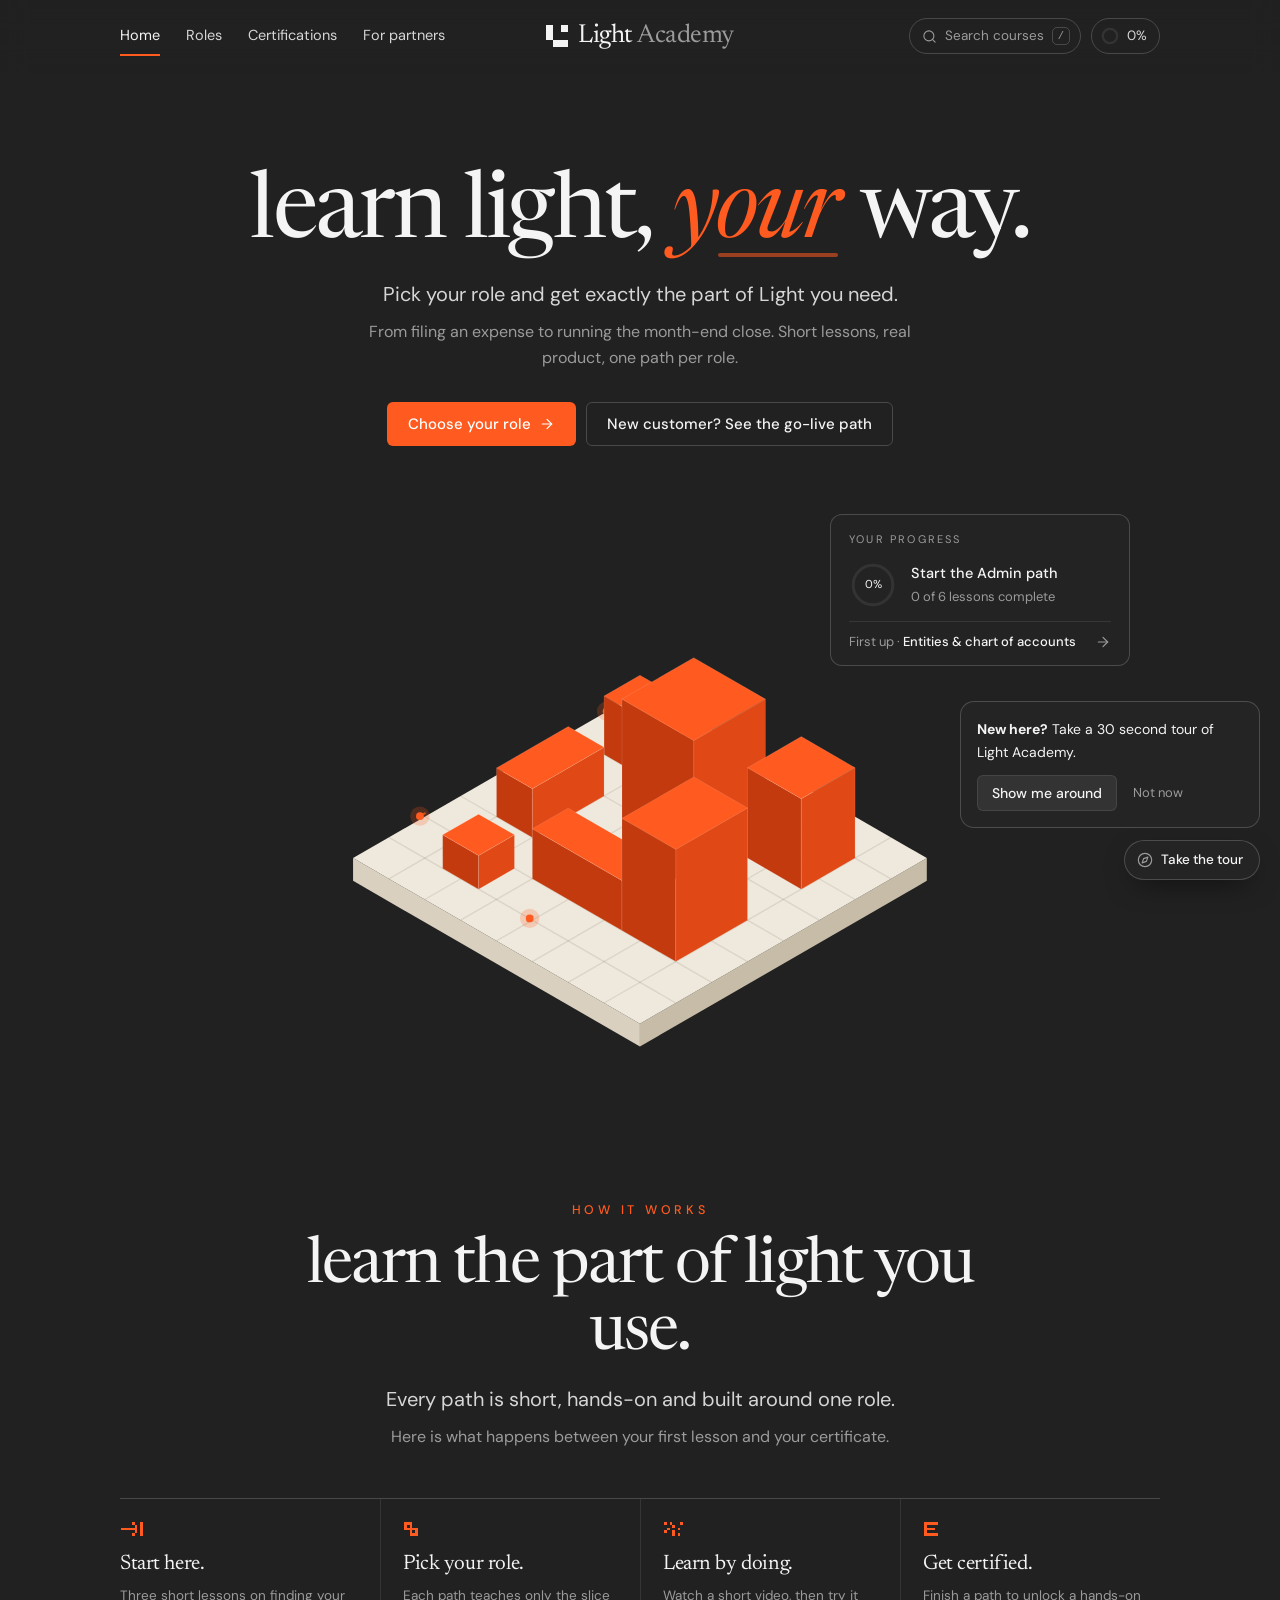
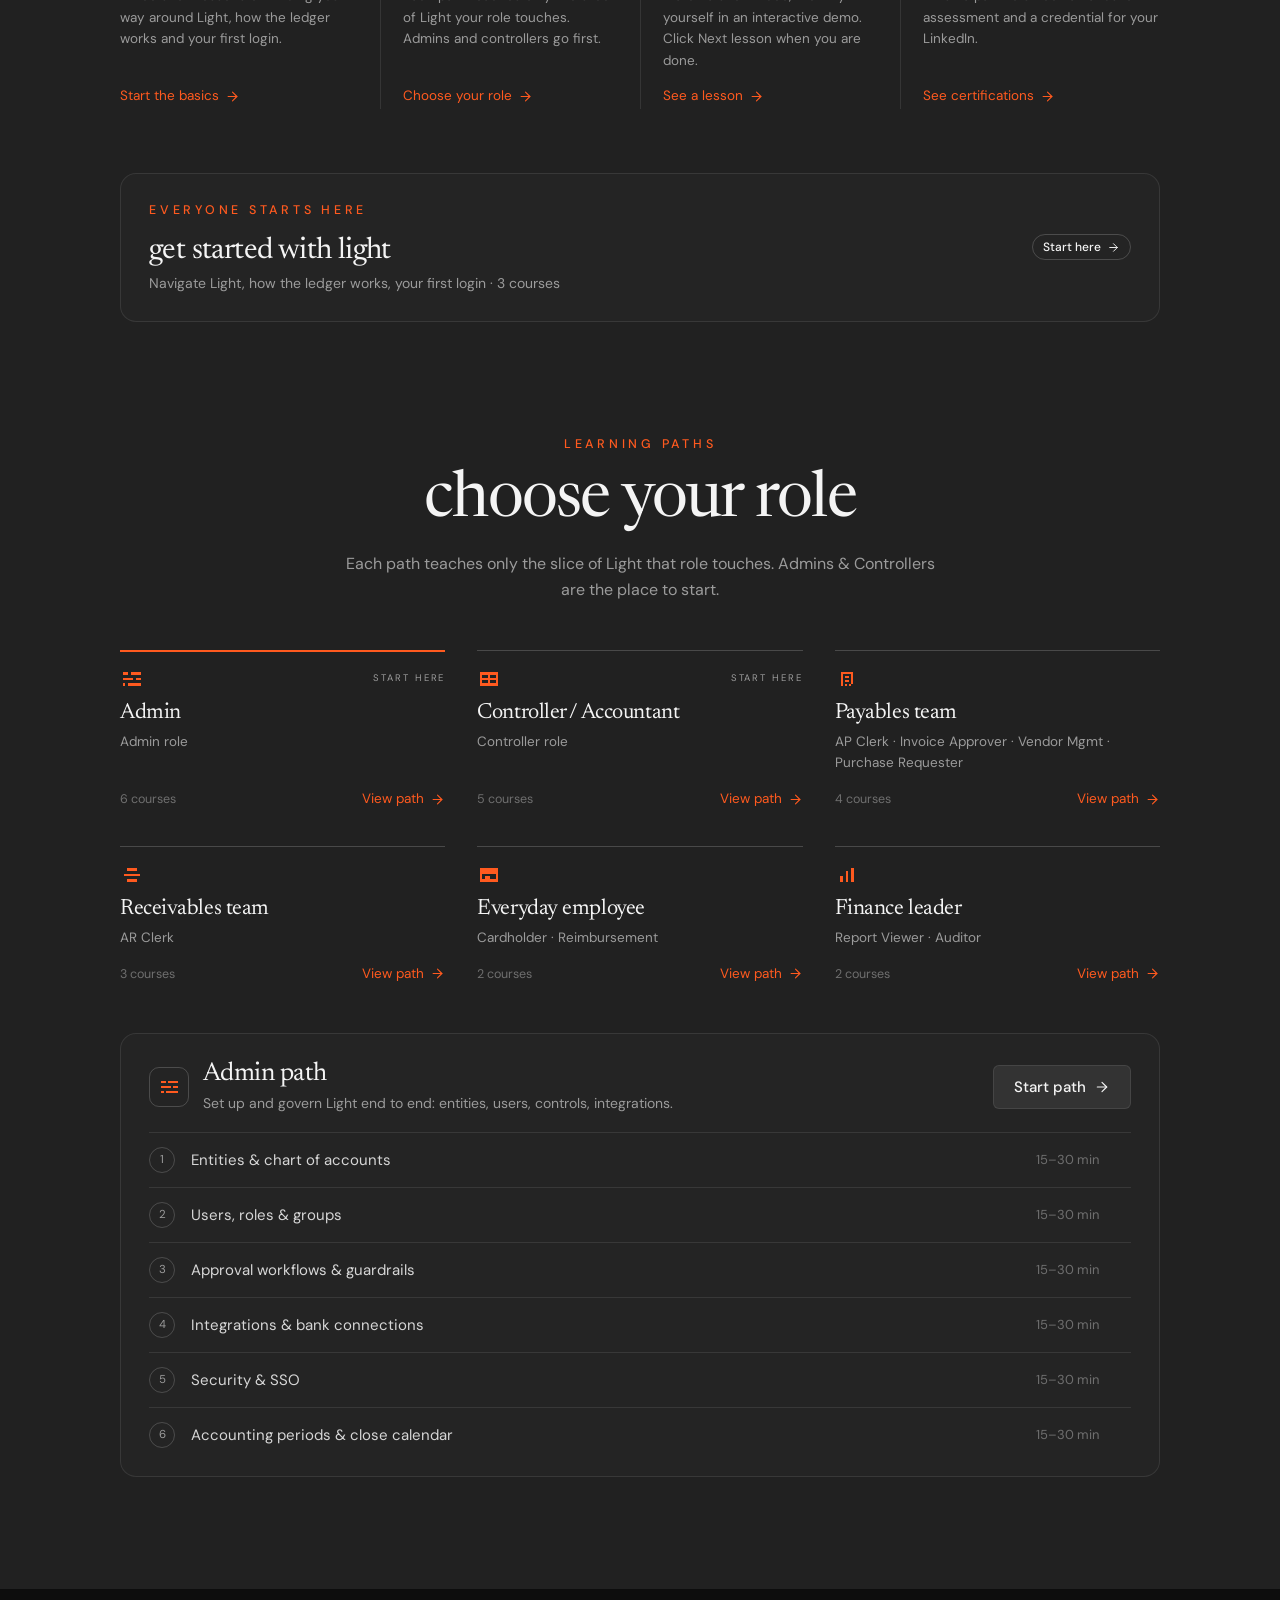
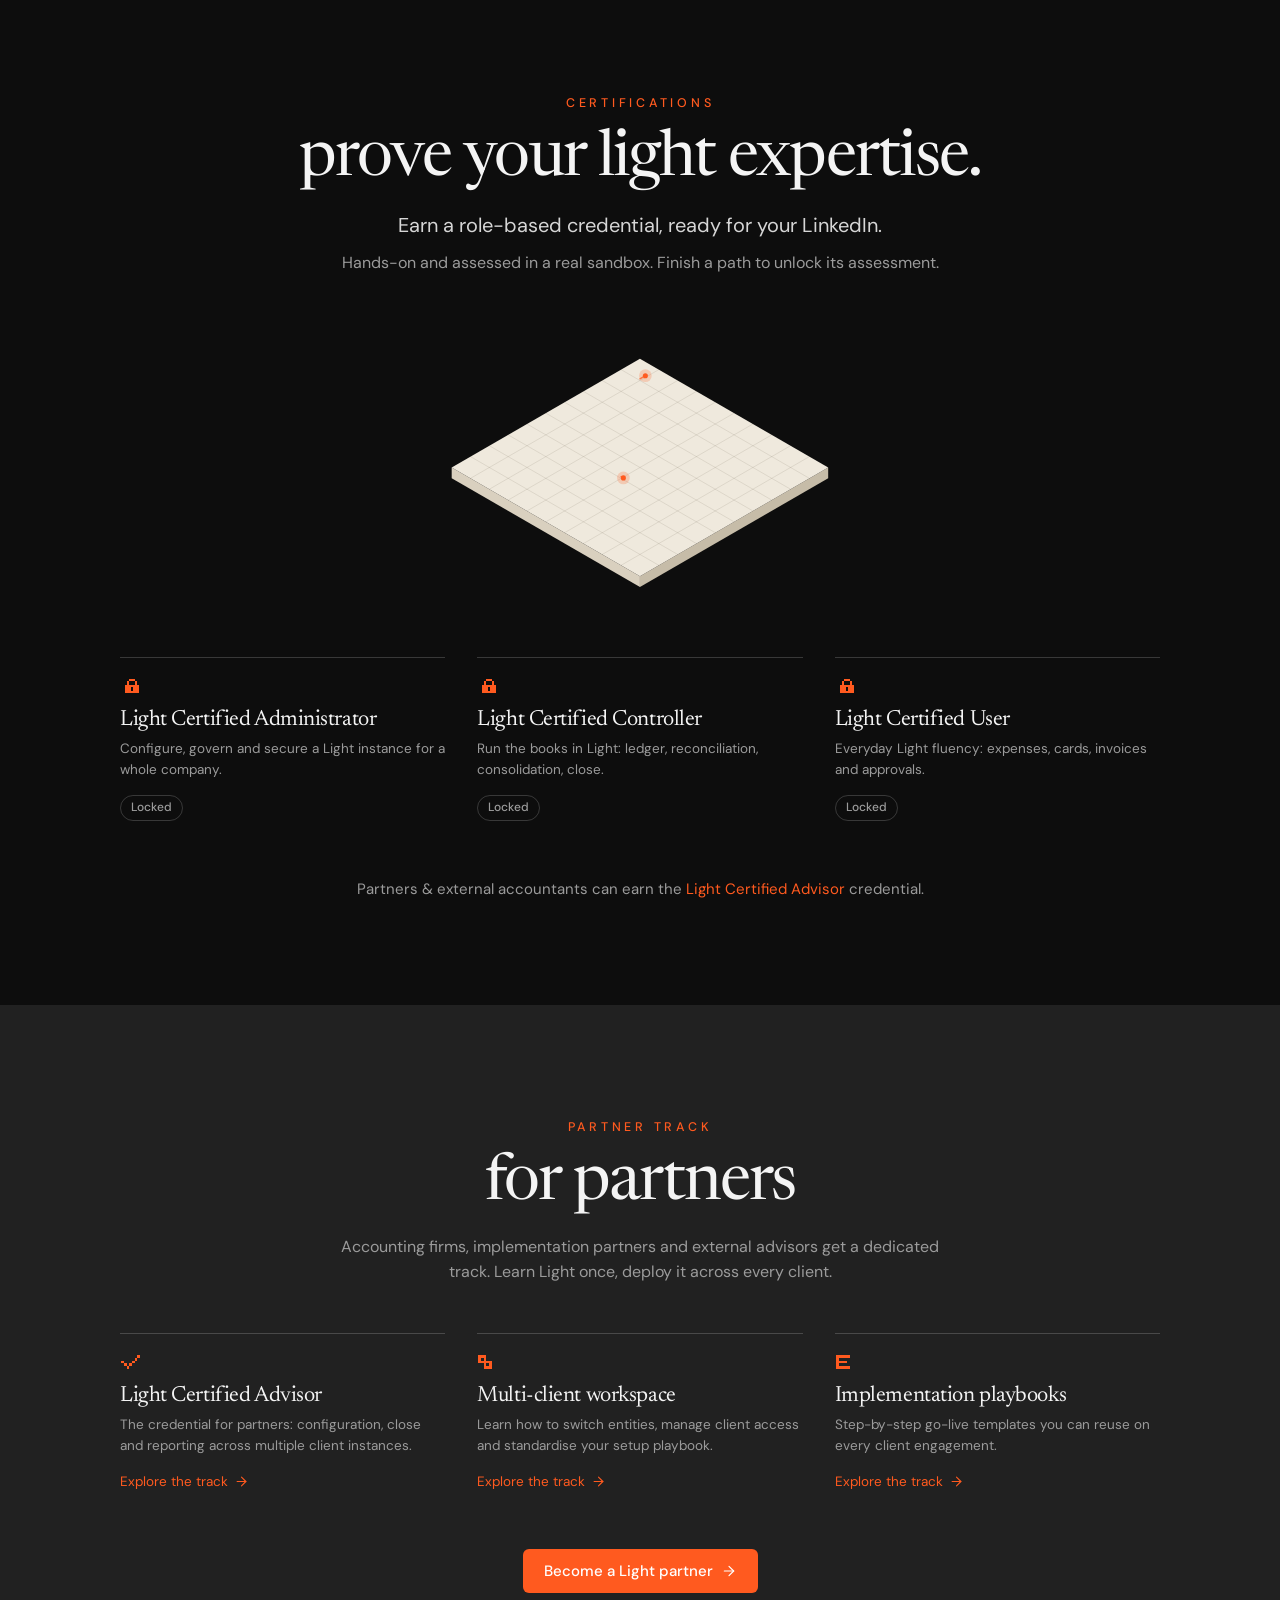
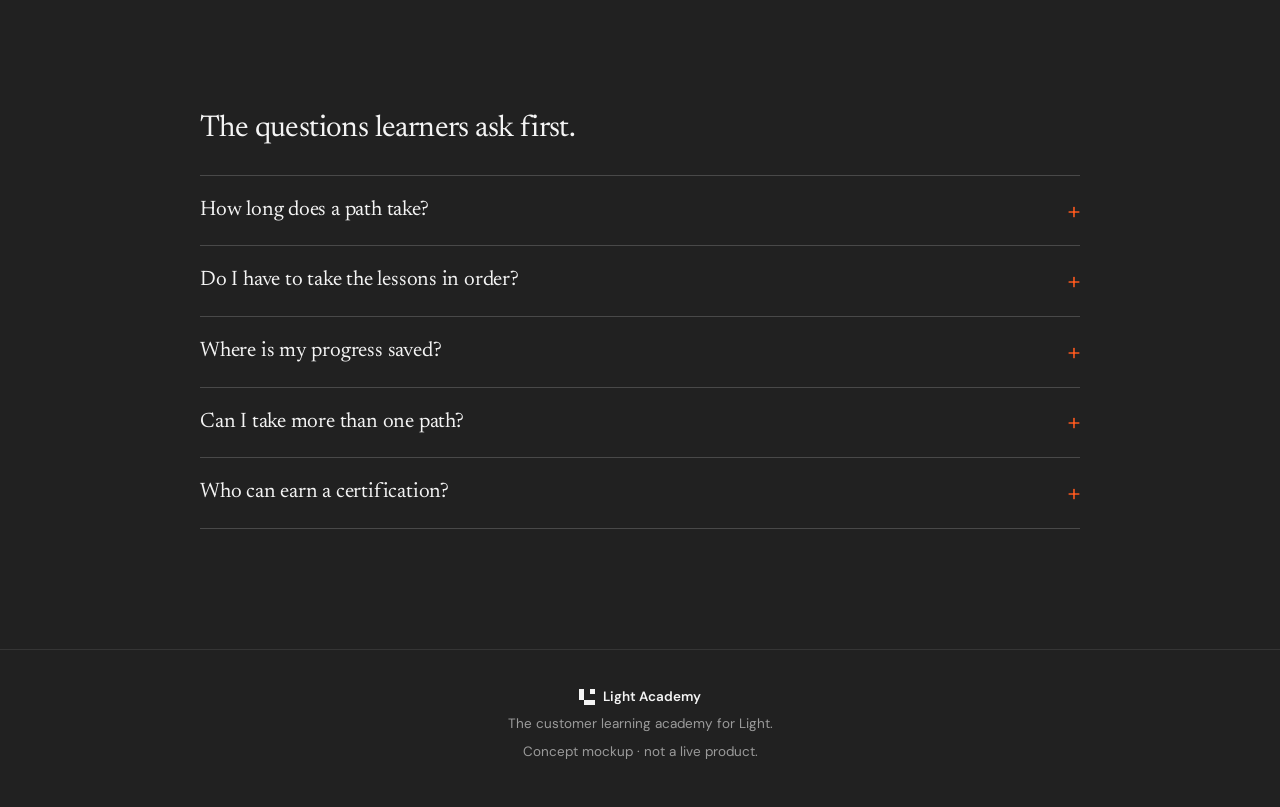
==== commit fffefb50: "Replace profile with a progress button, remove top banner Remove the profile avatar and sample learn" ====
--- a/index.html
+++ b/index.html
@@ -12,7 +12,6 @@
 </head>
 <body data-page="home" data-base="">
   <div class="scroll-progress" aria-hidden="true"><span></span></div>
-  <div class="concept-banner">Concept mockup · sample content.</div>
   <header class="site-header" id="site-header"></header>
 
   <main>
--- a/assets/css/styles.css
+++ b/assets/css/styles.css
@@ -70,7 +70,6 @@
 /* ---------- Top bar ---------- */
 .scroll-progress { position: fixed; inset: 0 0 auto 0; height: 2px; z-index: 60; pointer-events: none; }
 .scroll-progress span { display: block; height: 100%; background: rgba(255, 255, 255, 0.55); transform: scaleX(0); transform-origin: left; }
-.concept-banner { padding: 8px 16px; text-align: center; background: #0d0d0d; color: var(--muted); font-size: 13px; }
 
 .site-header {
   position: sticky; top: 0; z-index: 50;
@@ -109,24 +108,45 @@
   padding: 3px 5px; border-radius: 5px; border: 1px solid var(--line-strong); color: var(--muted);
 }
 
-.avatar-wrap { position: relative; }
-.avatar {
-  width: 34px; height: 34px; border-radius: 50%; border: 1px solid var(--line-strong);
-  background: var(--surface-2); color: var(--ink); font-size: 11.5px; font-weight: 600;
-}
-.avatar-menu {
-  position: absolute; right: 0; top: calc(100% + 10px); width: 250px; padding: 14px;
+/* Progress button: a tiny ring that fills to the learner's percentage. */
+.progress-wrap { position: relative; }
+.progress-btn {
+  display: inline-flex; align-items: center; gap: 8px; height: 36px; padding: 0 12px 0 9px;
+  border: 1px solid var(--line-strong); border-radius: 999px; background: transparent;
+  color: var(--ink-2); font-size: 13.5px; font-variant-numeric: tabular-nums;
+  transition: transform 0.2s var(--ease), border-color 0.2s;
+}
+.progress-btn:hover { transform: scale(1.03); }
+.progress-wrap.open .progress-btn { border-color: rgba(255, 255, 255, 0.35); color: var(--ink); }
+.mini-ring { width: 18px; height: 18px; transform: rotate(-90deg); }
+.mini-ring circle { fill: none; stroke-width: 2.6; }
+.mr-track { stroke: var(--surface-3); }
+.mr-fill { stroke: var(--accent); stroke-linecap: round; transition: stroke-dashoffset 1.2s var(--ease) 0.3s; }
+
+.progress-menu {
+  position: absolute; right: 0; top: calc(100% + 10px); width: 300px; max-width: calc(100vw - 32px); padding: 16px;
   background: var(--surface); border: 1px solid var(--line-strong); border-radius: 14px;
-  box-shadow: 0 20px 40px -20px rgba(0, 0, 0, 0.8);
-  opacity: 0; transform: translateY(-4px); pointer-events: none; transition: opacity 0.18s, transform 0.2s var(--ease);
-}
-.avatar-wrap.open .avatar-menu { opacity: 1; transform: none; pointer-events: auto; }
-.avatar-name { margin: 0; font-weight: 600; }
-.avatar-meta { margin: 2px 0 10px; color: var(--muted); font-size: 13px; }
-.avatar-bar { height: 4px; border-radius: 9px; background: var(--surface-3); overflow: hidden; margin-bottom: 10px; }
-.avatar-bar span { display: block; height: 100%; background: var(--accent); border-radius: 9px; }
-.avatar-menu a { display: block; padding: 7px 0; font-size: 14px; color: var(--ink-2); }
-.avatar-menu a:hover { color: var(--ink); }
+  box-shadow: 0 24px 48px -24px rgba(0, 0, 0, 0.85);
+  opacity: 0; transform: translateY(-4px); pointer-events: none; transition: opacity 0.18s, transform 0.22s var(--ease);
+}
+.progress-wrap.open .progress-menu { opacity: 1; transform: none; pointer-events: auto; }
+.pm-label { margin: 0 0 12px; color: var(--accent); font-size: 10.5px; letter-spacing: 0.24em; text-transform: uppercase; }
+.pm-row { display: flex; align-items: baseline; justify-content: space-between; gap: 12px; }
+.pm-path { font-family: var(--font-display); font-size: 20px; letter-spacing: -0.01em; }
+.pm-pct { color: var(--ink-2); font-size: 13px; font-variant-numeric: tabular-nums; }
+.pm-bar { height: 3px; margin: 10px 0 8px; border-radius: 9px; background: var(--surface-3); overflow: hidden; }
+.pm-bar span { display: block; height: 100%; width: 0; border-radius: 9px; background: var(--accent); transition: width 0.8s var(--ease) 0.05s; }
+.progress-wrap.open .pm-bar span { width: var(--w); }
+.pm-meta { margin: 0 0 12px; color: var(--muted); font-size: 12.5px; }
+.pm-link {
+  display: flex; align-items: center; justify-content: space-between; gap: 12px; padding: 11px 0;
+  border-top: 1px solid var(--line); color: var(--ink-2); font-size: 14px;
+}
+.pm-link:hover { color: var(--ink); }
+.pm-link > span { min-width: 0; line-height: 1.4; }
+.pm-link svg { width: 15px; height: 15px; flex: none; color: var(--accent); transition: transform 0.2s var(--ease); }
+.pm-link:hover svg { transform: translateX(2px); }
+.pm-kicker { margin-right: 6px; color: var(--muted); }
 
 .nav-toggle { display: none; }
 
@@ -618,7 +638,7 @@
   .header-actions { order: 2; gap: 8px; }
   .search-trigger { width: 36px; padding: 0; justify-content: center; }
   .search-trigger span, .search-trigger kbd { display: none; }
-  .avatar-wrap { order: 4; }
+  .progress-wrap { order: 4; }
 }
 
 @media (max-width: 620px) {
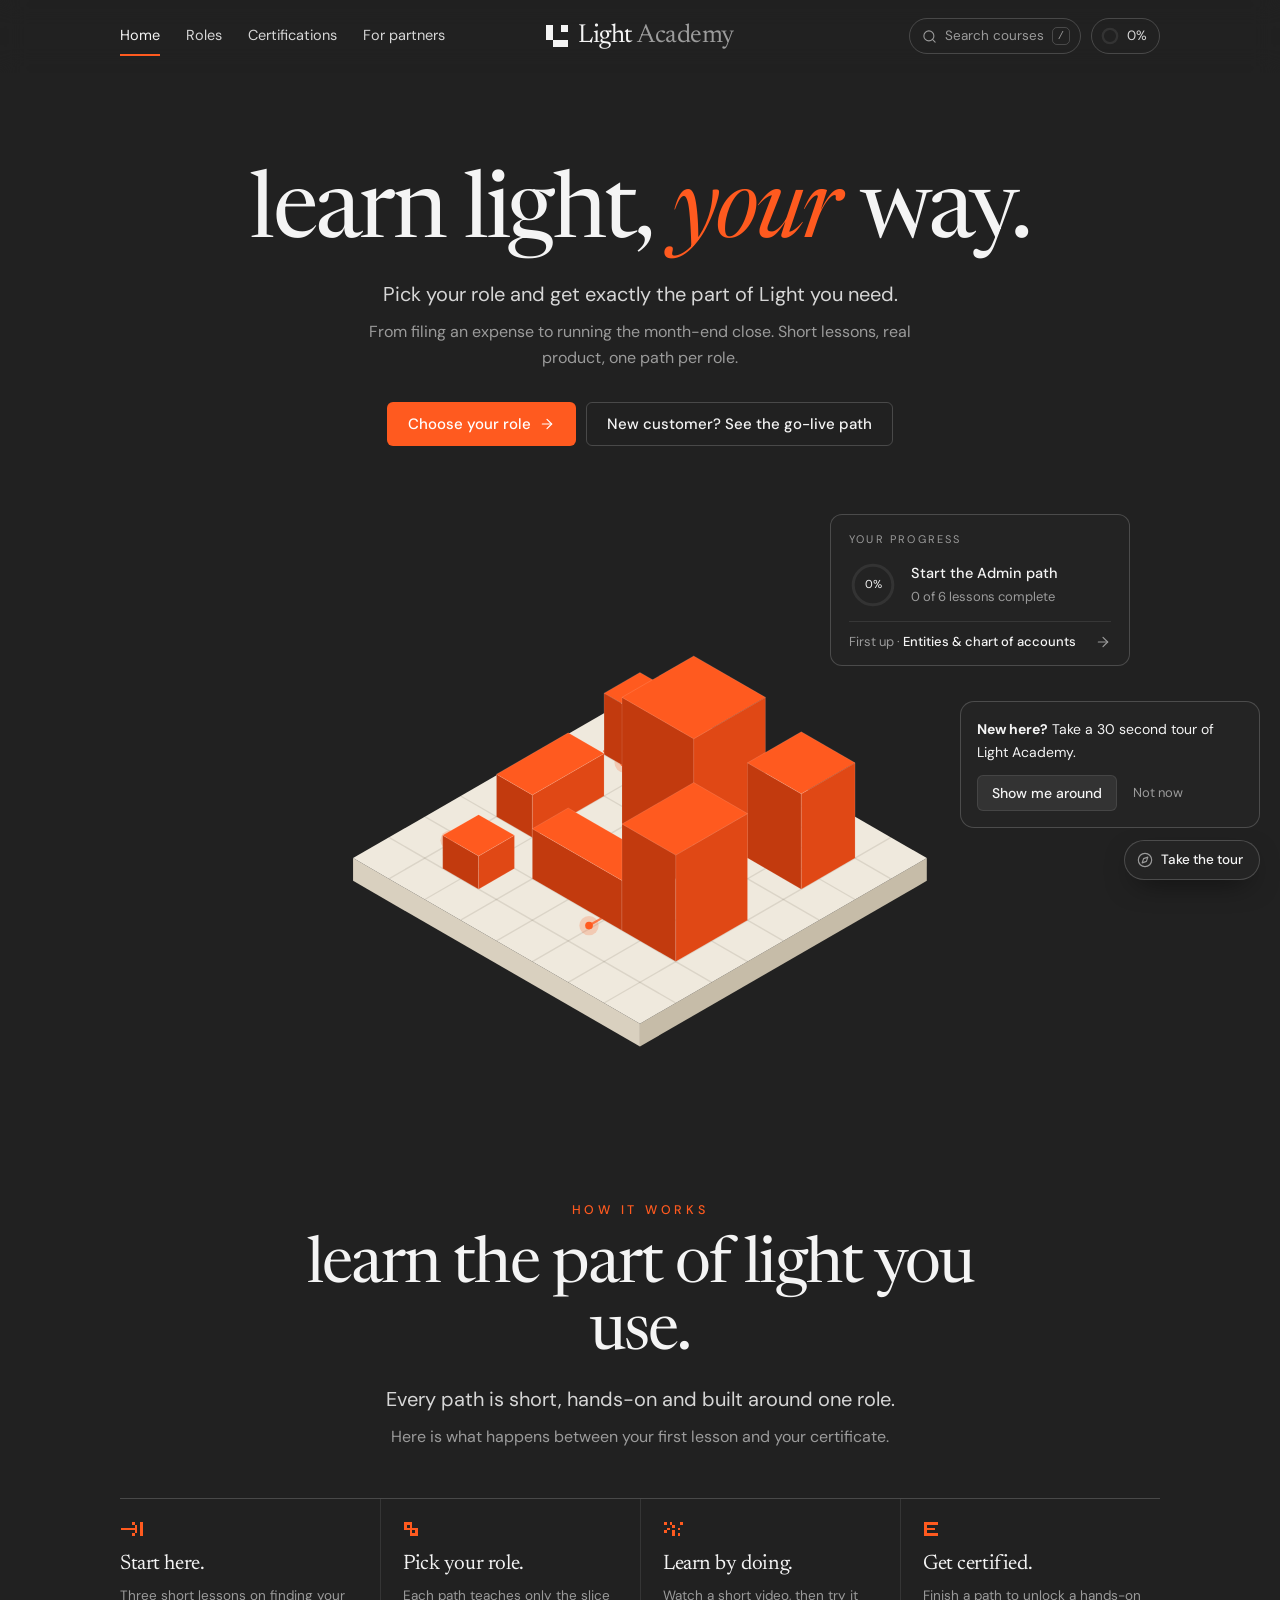
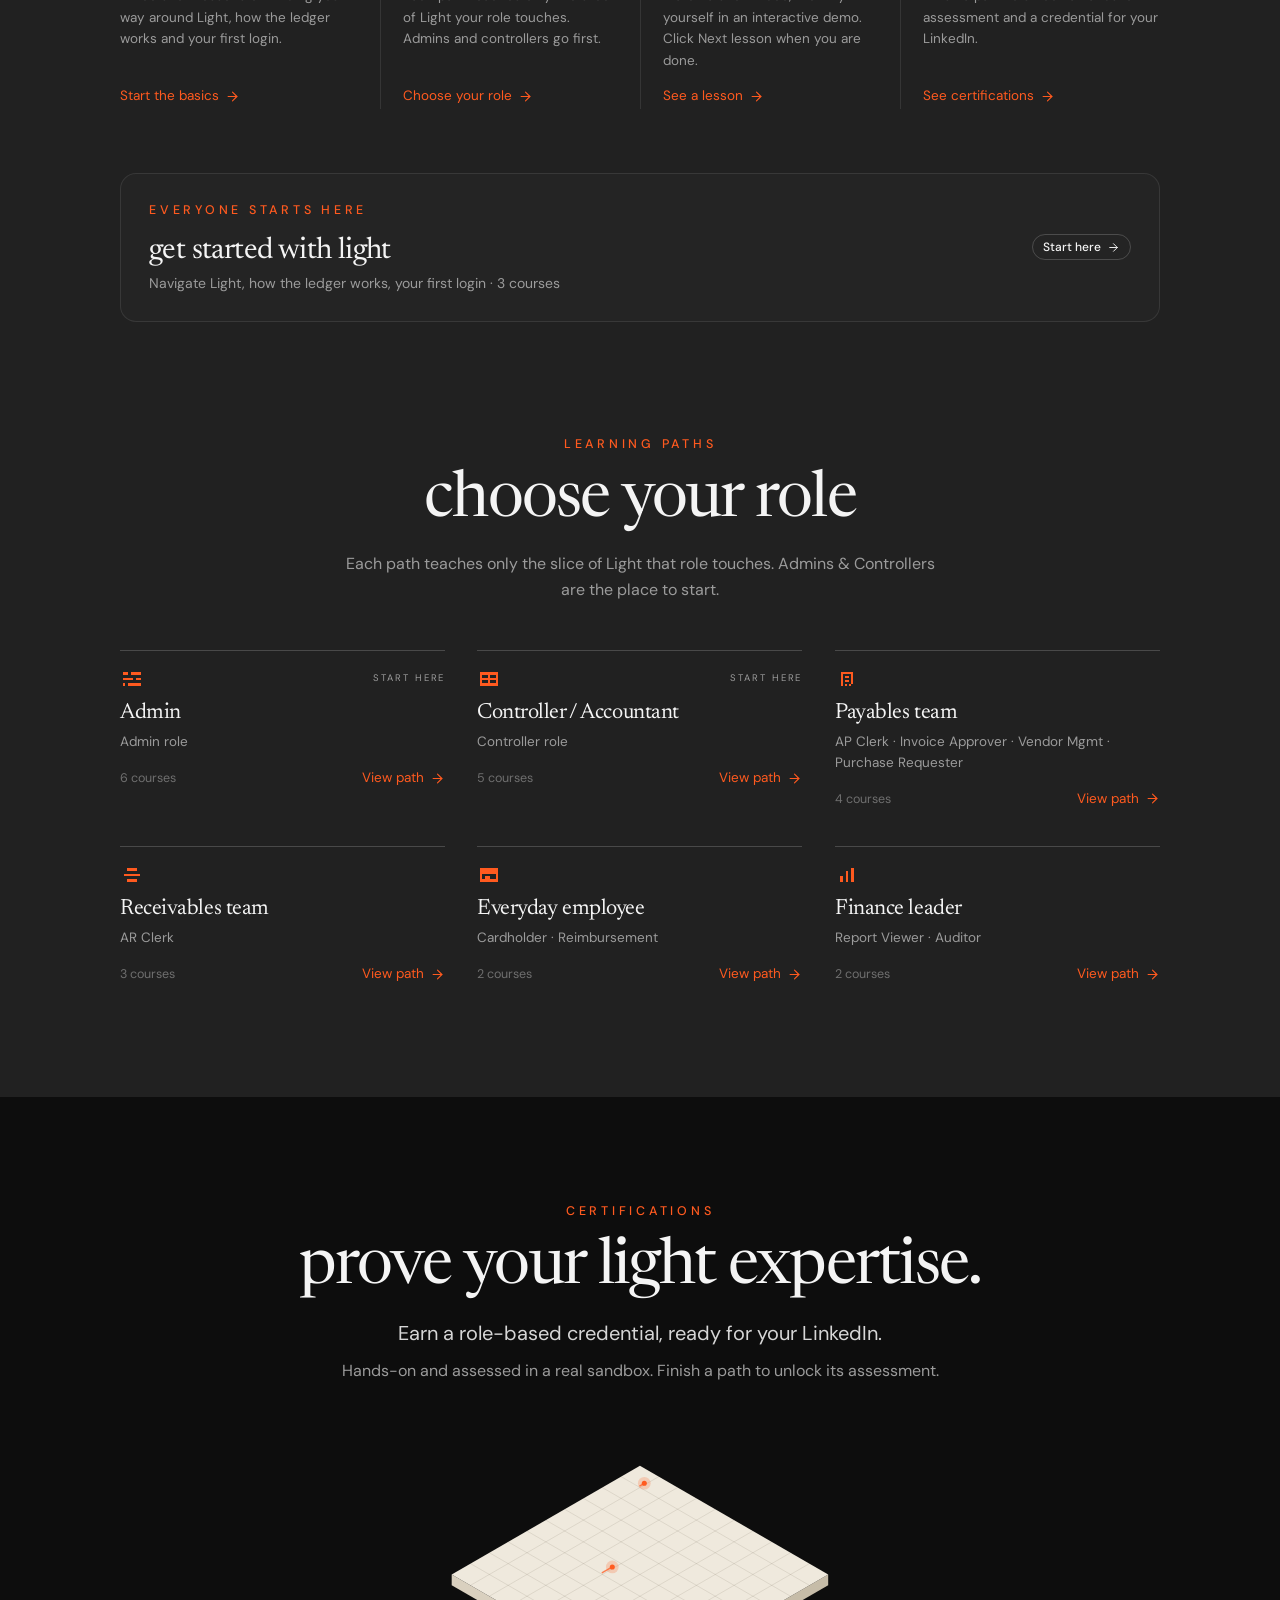
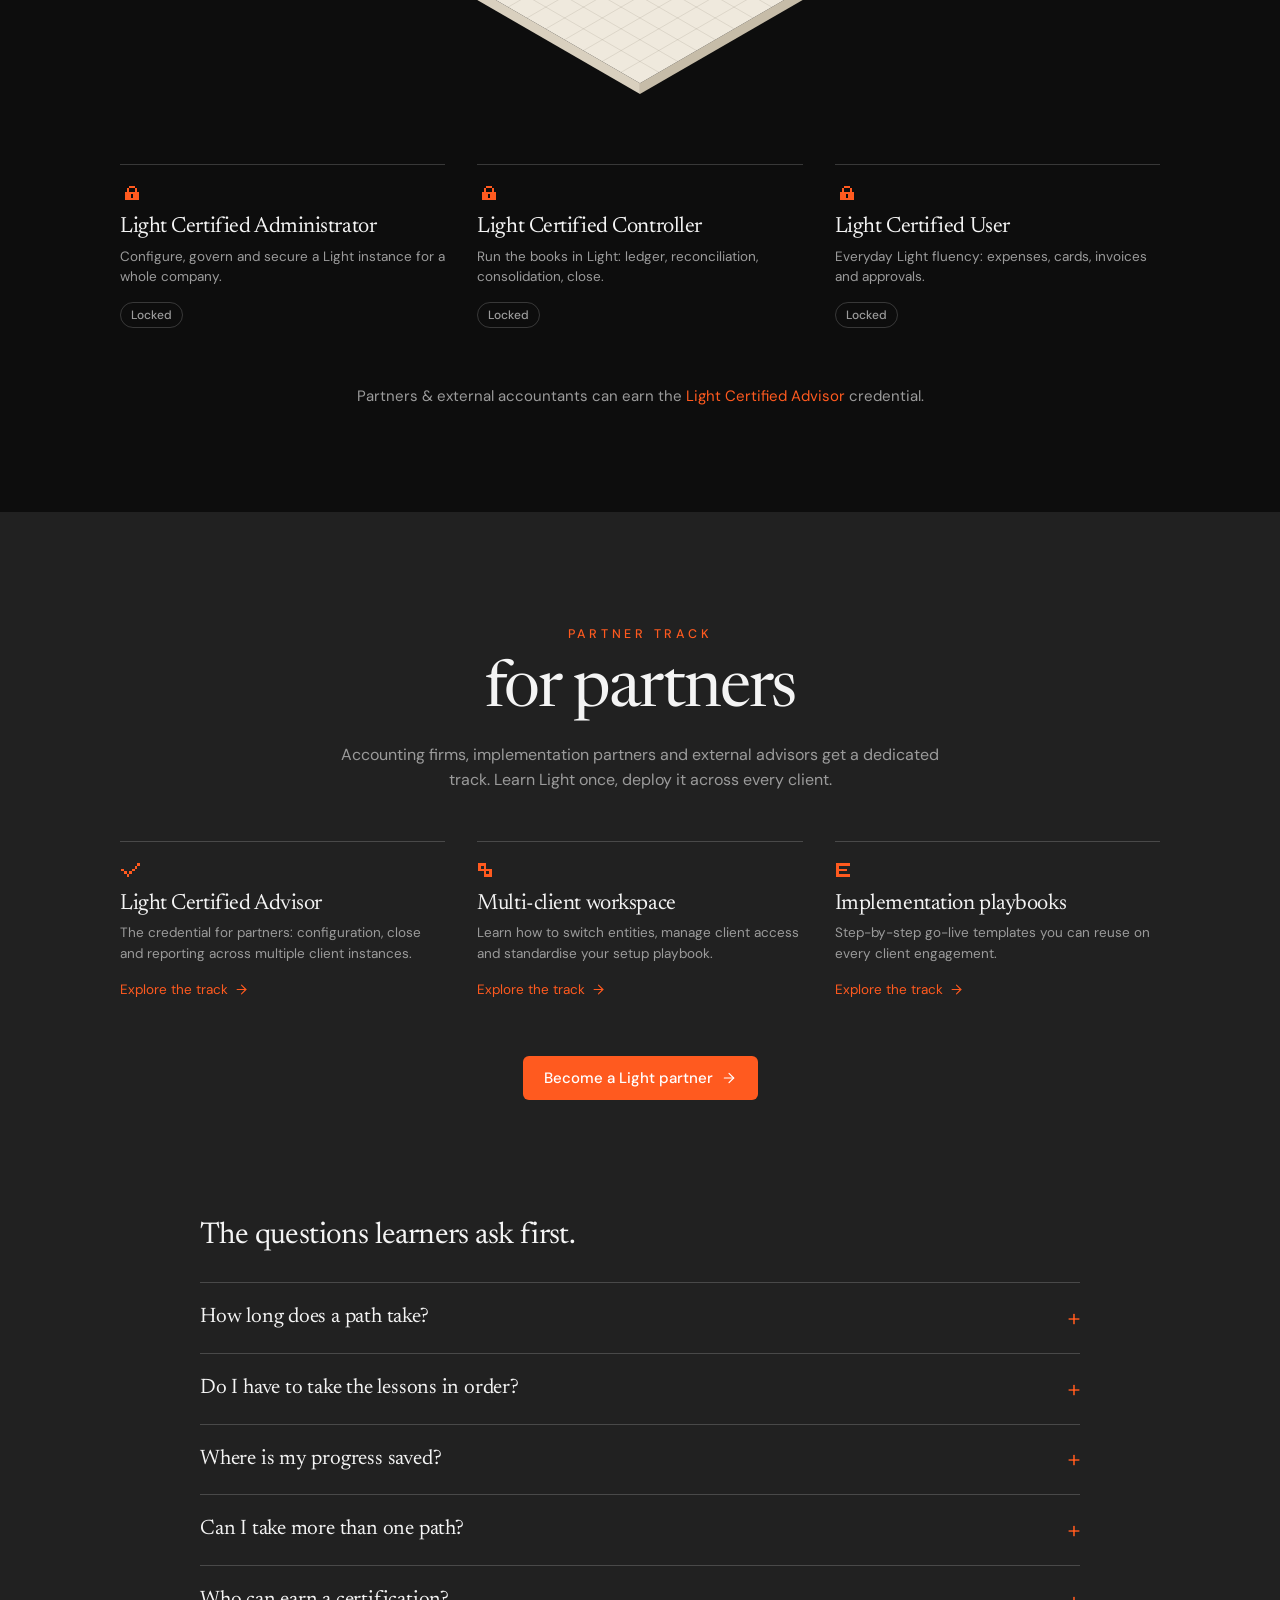
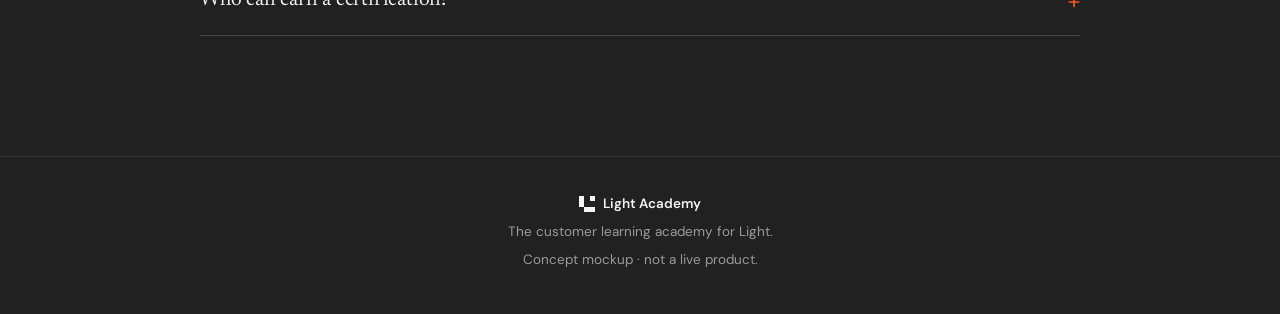
==== commit 15aa9e72: "Top resume bar, expanding role cards, no underline on your - Move Welcome back into a slim bar at th" ====
--- a/index.html
+++ b/index.html
@@ -18,9 +18,8 @@
     <!-- HERO -->
     <section class="hero container" id="home" data-tour="hero">
       <div class="hero-copy">
-        <a class="welcome-back" id="welcome-back" hidden></a>
         <h1 class="hero-title">
-          <span class="word">learn</span> <span class="word">light,</span> <span class="word accent"><em>y<span class="ul">our</span></em></span> <span class="word">way.</span>
+          <span class="word">learn</span> <span class="word">light,</span> <span class="word accent"><em>your</em></span> <span class="word">way.</span>
         </h1>
         <p class="hero-lede reveal" style="--d: 0.3s">Pick your role and get exactly the part of Light you need.</p>
         <p class="hero-sub reveal" style="--d: 0.35s">From filing an expense to running the month-end close. Short lessons, real product, one path per role.</p>
@@ -111,9 +110,8 @@
         <p class="section-sub">Each path teaches only the slice of Light that role touches. Admins &amp; Controllers are the place to start.</p>
       </div>
 
-      <div class="role-grid" id="role-grid" role="tablist" aria-label="Roles" data-tour="role-grid"></div>
+      <div class="role-grid" id="role-grid" data-tour="role-grid"></div>
 
-      <div class="path-panel glass reveal" id="path-panel" role="tabpanel" aria-live="polite" data-tour="path"></div>
     </section>
 
     <!-- CERTIFICATIONS -->
--- a/assets/css/styles.css
+++ b/assets/css/styles.css
@@ -71,6 +71,25 @@
 .scroll-progress { position: fixed; inset: 0 0 auto 0; height: 2px; z-index: 60; pointer-events: none; }
 .scroll-progress span { display: block; height: 100%; background: rgba(255, 255, 255, 0.55); transform: scaleX(0); transform-origin: left; }
 
+/* "Continue where you left off": a slim bar above the header for returning learners. */
+.resume-bar { background: #0d0d0d; border-bottom: 1px solid var(--line); animation: resume-in 0.5s var(--ease) both; }
+.resume-inner { display: flex; align-items: center; justify-content: space-between; gap: 16px; min-height: 46px; padding: 6px 0; }
+.resume-label { display: inline-flex; align-items: center; gap: 10px; margin: 0; color: var(--ink-2); font-size: 13.5px; white-space: nowrap; }
+.resume-dot { width: 7px; height: 7px; flex: none; border-radius: 50%; background: var(--accent); box-shadow: 0 0 0 3px rgba(255, 90, 31, 0.2); }
+.resume-btn {
+  display: inline-flex; align-items: center; gap: 10px; min-width: 0; height: 32px; padding: 0 12px 0 6px;
+  border: 1px solid var(--line-strong); border-radius: 999px; color: var(--ink); font-size: 13px;
+  transition: transform 0.2s var(--ease), border-color 0.2s;
+}
+.resume-btn:hover { transform: scale(1.03); border-color: rgba(255, 255, 255, 0.35); }
+.resume-play { display: grid; place-items: center; width: 22px; height: 22px; flex: none; border-radius: 50%; background: var(--accent); color: #fff; }
+.resume-play svg { width: 10px; height: 10px; margin-left: 1px; fill: currentColor; }
+.resume-text { min-width: 0; overflow: hidden; text-overflow: ellipsis; white-space: nowrap; }
+.resume-path { margin-right: 6px; color: var(--muted); }
+.resume-path::after { content: " ·"; }
+.resume-btn > svg { width: 14px; height: 14px; flex: none; color: var(--accent); }
+@keyframes resume-in { from { opacity: 0; transform: translateY(-100%); } }
+
 .site-header {
   position: sticky; top: 0; z-index: 50;
   background: rgba(33, 33, 33, 0.82);
@@ -202,28 +221,9 @@
   font-family: var(--font-display); font-weight: 400;
   font-size: clamp(48px, 8vw, 92px); line-height: 1; letter-spacing: -0.03em;
 }
-.welcome-back {
-  display: inline-flex; align-items: center; gap: 10px; max-width: 100%; margin: 0 0 28px; padding: 8px 14px 8px 12px;
-  border: 1px solid var(--line-strong); border-radius: 999px; color: var(--ink-2); font-size: 14px;
-  animation: fade-up 0.6s var(--ease) both; transition: transform 0.2s var(--ease), border-color 0.2s;
-}
-.welcome-back[hidden] { display: none; }
-.welcome-back:hover { transform: scale(1.02); border-color: rgba(255, 255, 255, 0.3); }
-.welcome-back span:not(.welcome-dot) { overflow: hidden; text-overflow: ellipsis; white-space: nowrap; }
-.welcome-back strong { color: var(--ink); font-weight: 500; }
-.welcome-back svg { width: 15px; height: 15px; flex: none; color: var(--accent); }
-.welcome-dot { width: 7px; height: 7px; flex: none; border-radius: 50%; background: var(--accent); box-shadow: 0 0 0 3px rgba(255, 90, 31, 0.2); }
 .hero-title .word { display: inline-block; animation: fade-up 0.7s var(--ease) both; animation-delay: calc(var(--i, 0) * 0.06s); }
 .hero-title .accent em { font-style: italic; color: var(--accent); padding-right: 0.04em; }
-/* Underline sits under "our" only, so it starts from the "o". */
-.hero-title .ul { position: relative; display: inline-block; }
-.hero-title .ul::after {
-  content: ""; position: absolute; left: 0.02em; right: 0; bottom: 0.04em; height: 0.045em;
-  border-radius: 9px; background: currentColor; opacity: 0.55;
-  transform: scaleX(0); transform-origin: left; animation: underline 0.7s var(--ease) 0.6s forwards;
-}
 @keyframes fade-up { from { opacity: 0; transform: translateY(12px); } to { opacity: 1; transform: none; } }
-@keyframes underline { to { transform: scaleX(1); } }
 
 .hero-lede, .section-lede { margin: 0 auto 10px; max-width: 34em; color: var(--ink-2); font-size: 20px; line-height: 1.5; }
 .hero-sub { margin: 0 auto 32px; max-width: 36em; color: var(--muted); font-size: 16px; }
@@ -294,7 +294,30 @@
   padding: 20px 0 0; border: 0; border-top: 1px solid var(--line-strong); border-radius: 0; background: none;
   transition: border-color 0.2s, opacity 0.6s var(--ease), translate 0.6s var(--ease);
 }
-.role-card.selected { border-top-color: var(--accent); box-shadow: inset 0 1px 0 var(--accent); }
+.role-toggle {
+  display: flex; flex-direction: column; align-items: flex-start; width: 100%; padding: 0; border: 0; background: none;
+  text-align: left; color: inherit; cursor: pointer;
+}
+.role-card { will-change: transform; }
+/* Open card: spans the full row and becomes a box holding its path. */
+.role-card.expanded {
+  grid-column: 1 / -1; scroll-margin-top: 90px; padding: 22px 24px 8px; border-top-color: var(--accent);
+  background: var(--surface); border-radius: var(--radius); box-shadow: inset 0 1px 0 var(--accent);
+}
+.role-card.expanded .tag { top: 22px; right: 24px; }
+.role-card.expanded .role-name { font-size: 28px; }
+.rv-close { display: none; }
+.role-card.expanded .rv-open { display: none; }
+.role-card.expanded .rv-close { display: inline; }
+.role-card.expanded .role-view svg { transform: rotate(-90deg); }
+.role-view svg { transition: transform 0.3s var(--ease); }
+.role-panel { display: grid; width: 100%; grid-template-rows: 0fr; opacity: 0; transition: grid-template-rows 0.45s var(--ease), opacity 0.3s ease; }
+.role-panel-inner { min-height: 0; overflow: hidden; }
+.role-card.open .role-panel { grid-template-rows: 1fr; opacity: 1; }
+.role-panel .path-head { margin-top: 18px; padding-top: 18px; border-top: 1px solid var(--line); }
+.role-panel .path-head p { margin: 0; color: var(--ink-2); font-size: 15px; }
+.role-panel .course-list li { opacity: 0; transform: translateY(6px); }
+.role-card.open .role-panel .course-list li { opacity: 1; transform: none; transition-delay: calc(0.12s + var(--i) * 0.045s); }
 .role-card .tag { position: absolute; top: 20px; right: 0; color: var(--muted); font-size: 9.5px; letter-spacing: 0.2em; text-transform: uppercase; }
 .role-name, .partner-card h3, .cert-card h3 { margin: 14px 0 6px; font-family: var(--font-display); font-size: 22px; font-weight: 400; letter-spacing: -0.02em; line-height: 1.15; }
 .role-sub, .partner-card p, .cert-card p { margin: 0 0 14px; color: var(--muted); font-size: 13.5px; line-height: 1.55; }
@@ -303,11 +326,6 @@
 .role-card.selected .role-name { color: var(--ink); }
 
 /* ---------- Path panel ---------- */
-.path-panel { margin-top: 48px; padding: 26px 28px 14px; scroll-margin-top: 90px; }
-.path-panel > * { transition: opacity 0.2s ease, transform 0.25s var(--ease); }
-.path-panel.swapping > * { opacity: 0; transform: translateY(6px); }
-.path-panel.entering .path-head { opacity: 0; }
-.path-panel.entering .course-list li { opacity: 0; transform: translateY(4px); }
 .path-head { display: flex; align-items: center; gap: 14px; padding-bottom: 18px; }
 .path-head-text { flex: 1; min-width: 0; }
 .path-head h3 { margin: 0; font-family: var(--font-display); font-size: 26px; font-weight: 400; letter-spacing: -0.02em; line-height: 1.15; }
@@ -642,6 +660,10 @@
 }
 
 @media (max-width: 620px) {
+  .resume-label { font-size: 0; gap: 0; }
+  .resume-label::after { content: "Continue"; font-size: 13px; margin-left: 8px; }
+  .resume-path { display: none; }
+  .role-card.expanded { padding: 18px 16px 6px; }
   .hero { padding-top: 64px; }
   .hero-sub { font-size: 16px; }
   .hero-actions { flex-direction: column; width: 100%; }
@@ -651,7 +673,6 @@
   .band { padding: 72px 0; margin-top: 80px; }
   .steps { grid-template-columns: 1fr; }
   .faq summary { font-size: 18px; }
-  .path-panel { padding: 18px 16px 8px; }
   .path-head { flex-wrap: wrap; }
   .path-head .btn { width: 100%; }
   .course-row { grid-template-columns: 26px 1fr auto; gap: 10px; }
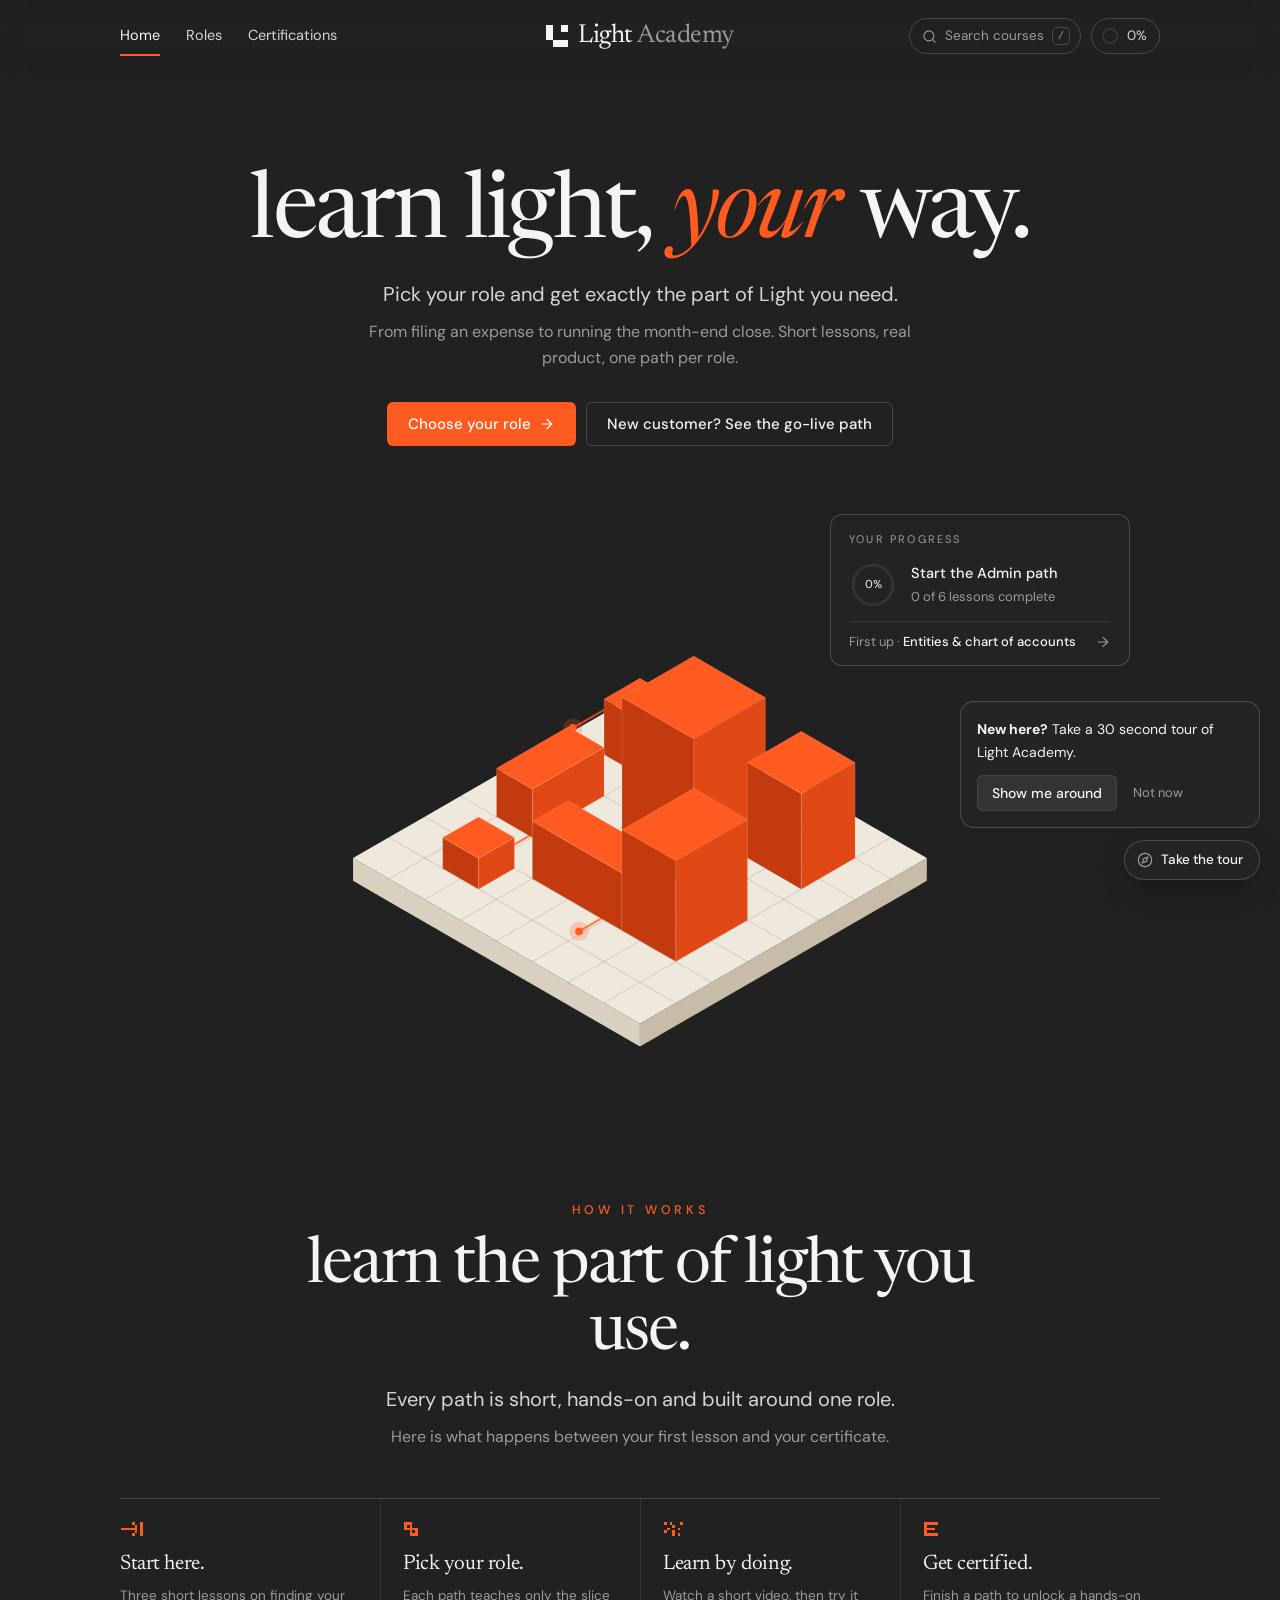
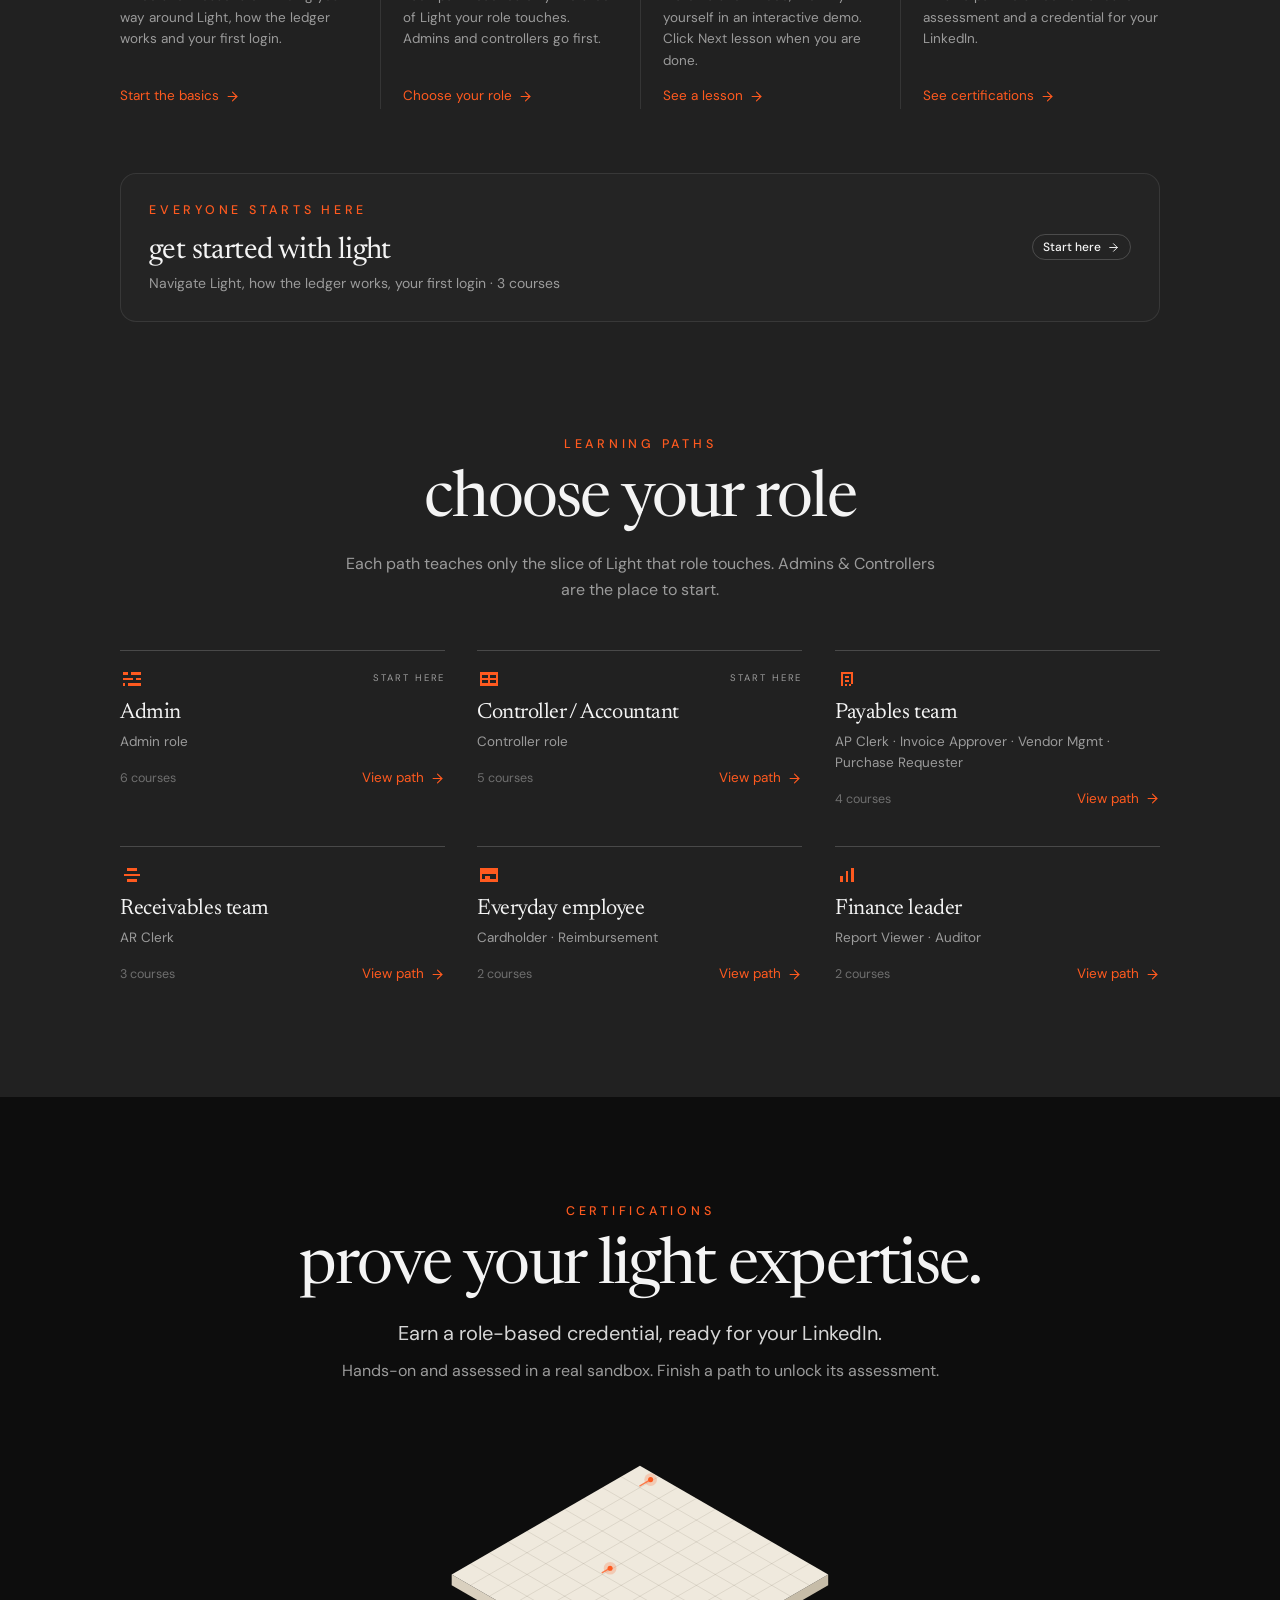
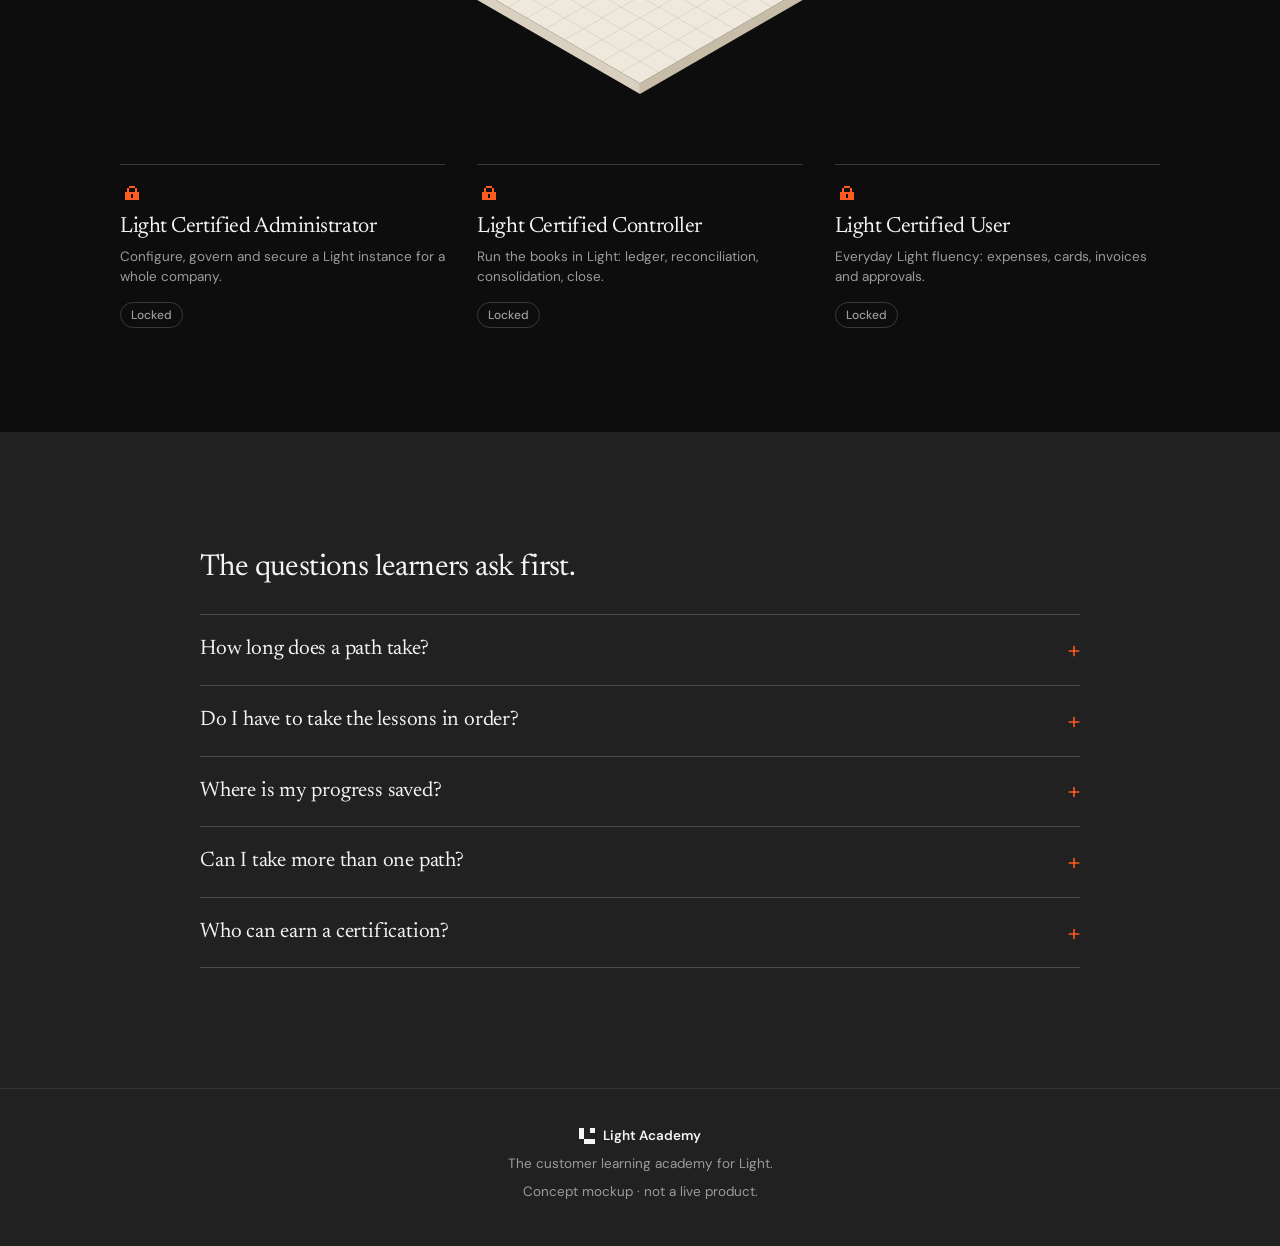
==== commit e6430b63: "Remove the partner section and partner track Remove the For partners homepage section, its nav link " ====
--- a/index.html
+++ b/index.html
@@ -125,20 +125,9 @@
         </div>
         <div class="iso iso-ledger reveal" data-iso="ledger"></div>
         <div class="cert-grid" id="cert-grid"></div>
-        <p class="cert-foot reveal">Partners &amp; external accountants can earn the <a class="text-link" href="#partners">Light Certified Advisor</a> credential.</p>
       </div>
     </section>
 
-    <!-- PARTNERS -->
-    <section class="section container" id="partners" data-tour="partners">
-      <div class="section-head reveal">
-        <p class="eyebrow">Partner track</p>
-        <h2 class="section-title">for partners</h2>
-        <p class="section-sub">Accounting firms, implementation partners and external advisors get a dedicated track. Learn Light once, deploy it across every client.</p>
-      </div>
-      <div class="partner-grid" id="partner-grid"></div>
-      <div class="section-cta reveal"><a class="btn btn-primary" href="paths/partners.html">Become a Light partner <span class="btn-icon" data-icon="arrow"></span></a></div>
-    </section>
     <!-- FAQ -->
     <section class="section container faq" id="faq">
       <h2 class="faq-title reveal">The questions learners ask first.</h2>
@@ -160,7 +149,7 @@
       </details>
       <details class="reveal">
         <summary>Who can earn a certification?</summary>
-        <p>Anyone who finishes a role path can take its hands-on assessment. Partners and external accountants can earn the Light Certified Advisor credential.</p>
+        <p>Anyone who finishes a role path can take its hands-on assessment and earn that role's credential.</p>
       </details>
     </section>
   </main>
--- a/assets/css/styles.css
+++ b/assets/css/styles.css
@@ -278,9 +278,8 @@
 .band + .section { padding-top: 112px; }
 
 /* ---------- Icons in tiles ---------- */
-.role-icon, .cert-icon, .partner-mark { display: block; flex: none; color: var(--accent); }
+.role-icon, .cert-icon { display: block; flex: none; color: var(--accent); }
 .role-icon svg, .cert-icon svg { width: 24px; height: 24px; }
-.partner-mark .logo-mark { width: 20px; height: 20px; color: var(--accent); }
 .path-icon {
   display: grid; place-items: center; flex: none; width: 40px; height: 40px; border-radius: var(--radius-sm);
   border: 1px solid var(--line-strong); color: var(--accent);
@@ -288,8 +287,8 @@
 .path-icon svg { width: 19px; height: 19px; }
 
 /* ---------- Role grid ---------- */
-.role-grid, .partner-grid, .cert-grid { display: grid; grid-template-columns: repeat(3, 1fr); column-gap: 32px; row-gap: 36px; }
-.role-card, .partner-card, .cert-card {
+.role-grid, .cert-grid { display: grid; grid-template-columns: repeat(3, 1fr); column-gap: 32px; row-gap: 36px; }
+.role-card, .cert-card {
   position: relative; display: flex; flex-direction: column; align-items: flex-start; text-align: left;
   padding: 20px 0 0; border: 0; border-top: 1px solid var(--line-strong); border-radius: 0; background: none;
   transition: border-color 0.2s, opacity 0.6s var(--ease), translate 0.6s var(--ease);
@@ -319,8 +318,8 @@
 .role-panel .course-list li { opacity: 0; transform: translateY(6px); }
 .role-card.open .role-panel .course-list li { opacity: 1; transform: none; transition-delay: calc(0.12s + var(--i) * 0.045s); }
 .role-card .tag { position: absolute; top: 20px; right: 0; color: var(--muted); font-size: 9.5px; letter-spacing: 0.2em; text-transform: uppercase; }
-.role-name, .partner-card h3, .cert-card h3 { margin: 14px 0 6px; font-family: var(--font-display); font-size: 22px; font-weight: 400; letter-spacing: -0.02em; line-height: 1.15; }
-.role-sub, .partner-card p, .cert-card p { margin: 0 0 14px; color: var(--muted); font-size: 13.5px; line-height: 1.55; }
+.role-name, .cert-card h3 { margin: 14px 0 6px; font-family: var(--font-display); font-size: 22px; font-weight: 400; letter-spacing: -0.02em; line-height: 1.15; }
+.role-sub, .cert-card p { margin: 0 0 14px; color: var(--muted); font-size: 13.5px; line-height: 1.55; }
 .role-foot { display: flex; justify-content: space-between; align-items: center; gap: 12px; width: 100%; margin-top: auto; color: var(--faint); font-size: 12.5px; }
 .role-view { font-size: 13.5px; }
 .role-card.selected .role-name { color: var(--ink); }
@@ -361,14 +360,11 @@
 .cert-foot { margin: 56px 0 0; color: var(--muted); font-size: 15px; }
 .cert-foot .text-link { font-size: inherit; }
 
-/* ---------- Partners ---------- */
-.partner-grid { margin-bottom: 56px; }
-.partner-card .text-link { margin-top: auto; font-size: 13.5px; }
 .section-cta { display: flex; justify-content: center; }
 
 /* ---------- Pixel icons ---------- */
 .pixel-icon { display: block; width: auto; height: 20px; color: var(--accent); }
-.role-icon .pixel-icon, .cert-icon .pixel-icon, .partner-mark .pixel-icon, .step-icon .pixel-icon { height: 16px; }
+.role-icon .pixel-icon, .cert-icon .pixel-icon, .step-icon .pixel-icon { height: 16px; }
 .path-icon .pixel-icon { height: 16px; }
 .path-icon.lg .pixel-icon { height: 20px; }
 
@@ -407,7 +403,7 @@
 /* ---------- Reveal on scroll ---------- */
 .reveal { opacity: 0; translate: 0 14px; transition: opacity 0.6s var(--ease), translate 0.6s var(--ease); transition-delay: var(--d, 0s); }
 .reveal.is-visible { opacity: 1; translate: 0 0; }
-.role-card.reveal, .cert-card.reveal, .partner-card.reveal { transition-delay: 0s, var(--d, 0s), var(--d, 0s); }
+.role-card.reveal, .cert-card.reveal { transition-delay: 0s, var(--d, 0s), var(--d, 0s); }
 
 /* ---------- Search ---------- */
 .search-overlay {
@@ -624,7 +620,7 @@
 
 /* ---------- Responsive ---------- */
 @media (max-width: 900px) {
-  .role-grid, .partner-grid, .cert-grid { grid-template-columns: repeat(2, 1fr); }
+  .role-grid, .cert-grid { grid-template-columns: repeat(2, 1fr); }
   .progress-card { position: static; width: min(360px, 100%); margin: 24px auto 0; }
   .steps { grid-template-columns: repeat(2, 1fr); }
   .step, .step:first-child, .step:last-child { padding: 28px 24px 24px 0; border-left: 0; }
@@ -669,7 +665,7 @@
   .hero-actions { flex-direction: column; width: 100%; }
   .hero-actions .btn { width: 100%; }
   .start-banner { flex-direction: column; align-items: flex-start; padding: 22px; }
-  .role-grid, .partner-grid, .cert-grid { grid-template-columns: 1fr; row-gap: 36px; }
+  .role-grid, .cert-grid { grid-template-columns: 1fr; row-gap: 36px; }
   .band { padding: 72px 0; margin-top: 80px; }
   .steps { grid-template-columns: 1fr; }
   .faq summary { font-size: 18px; }
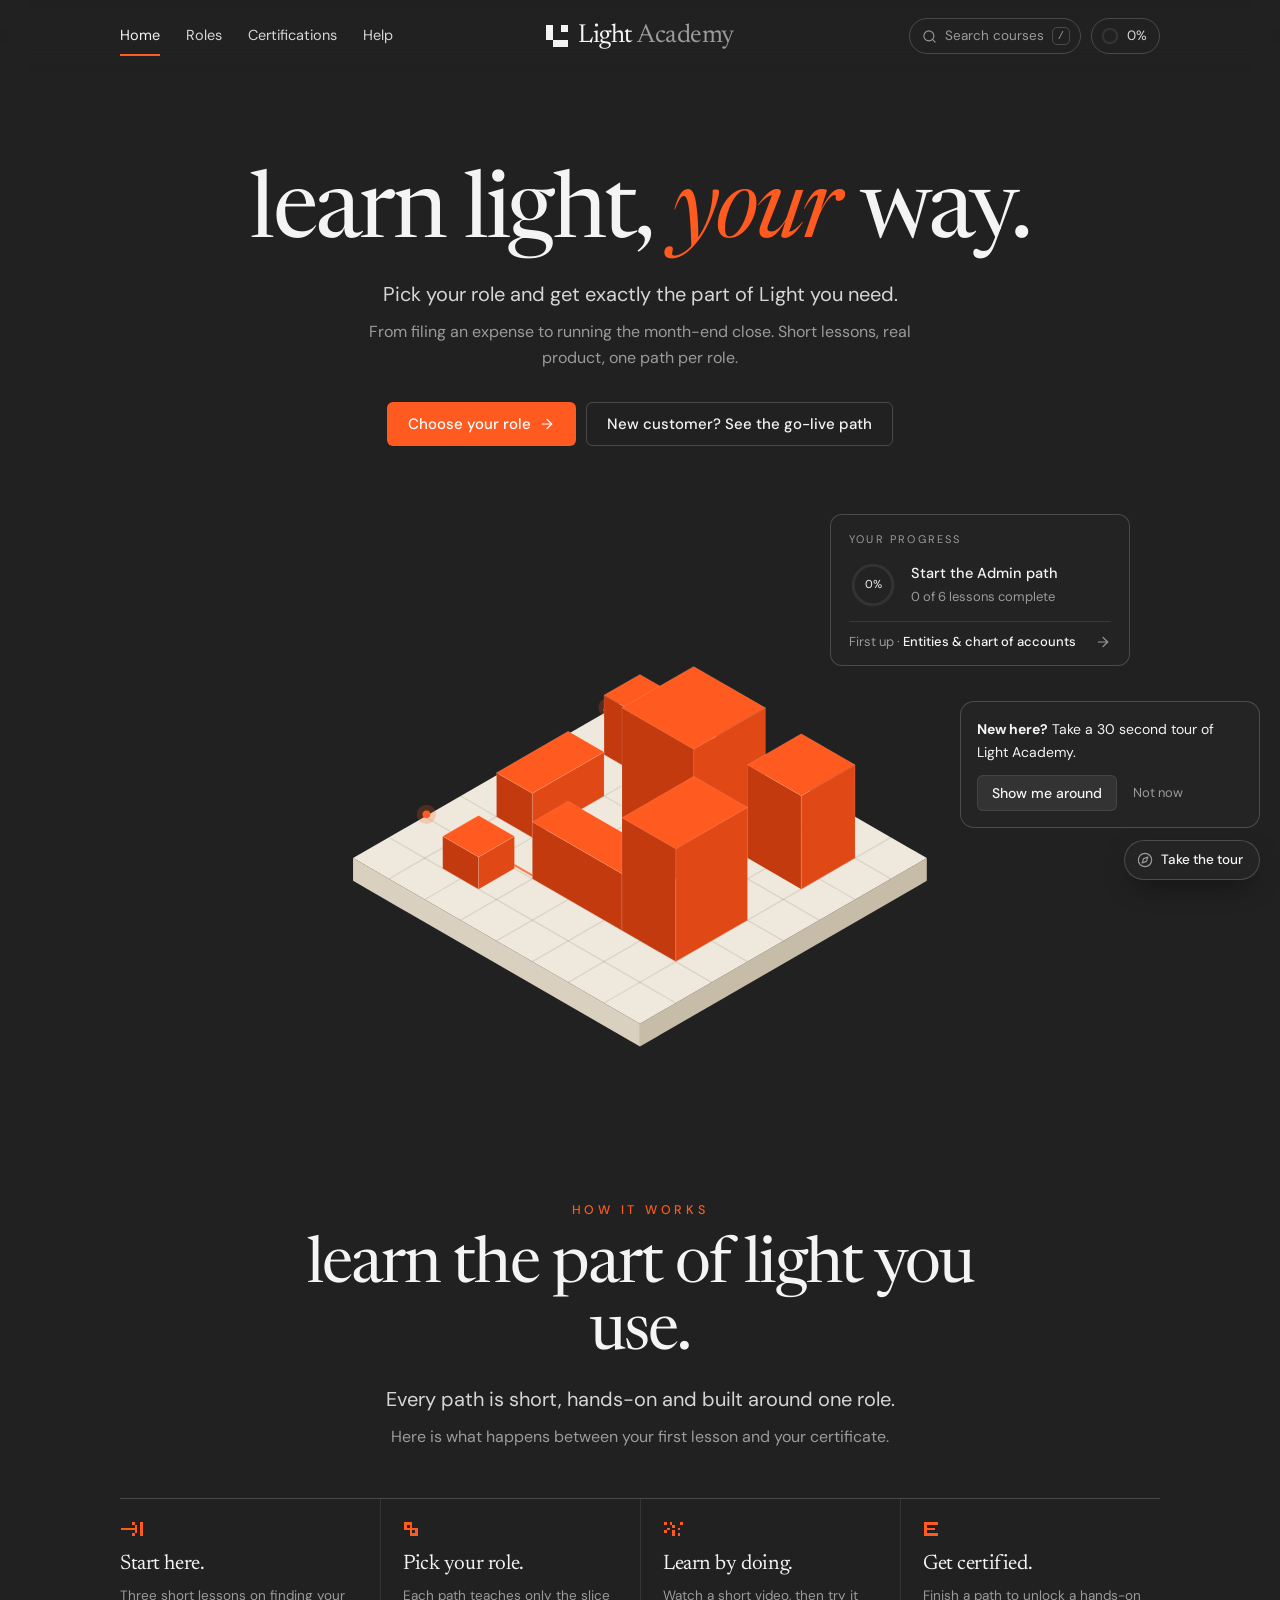
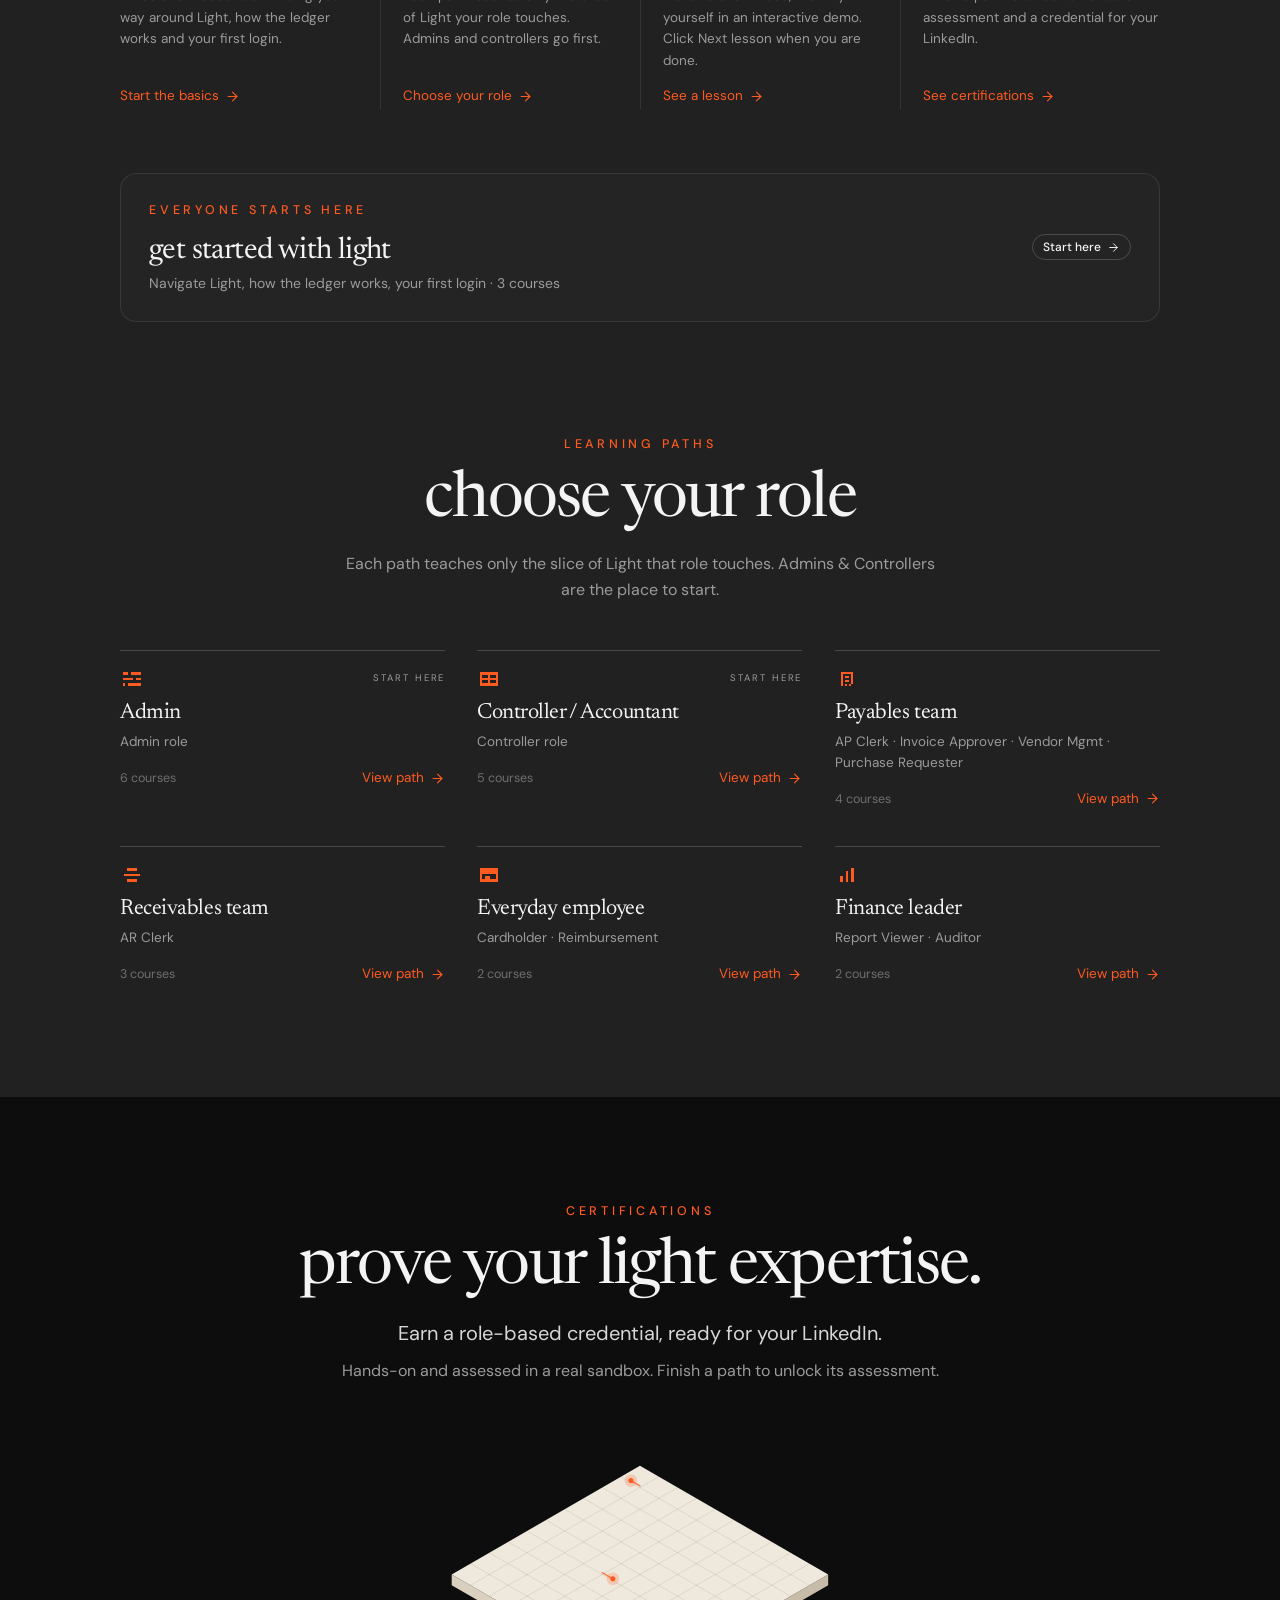
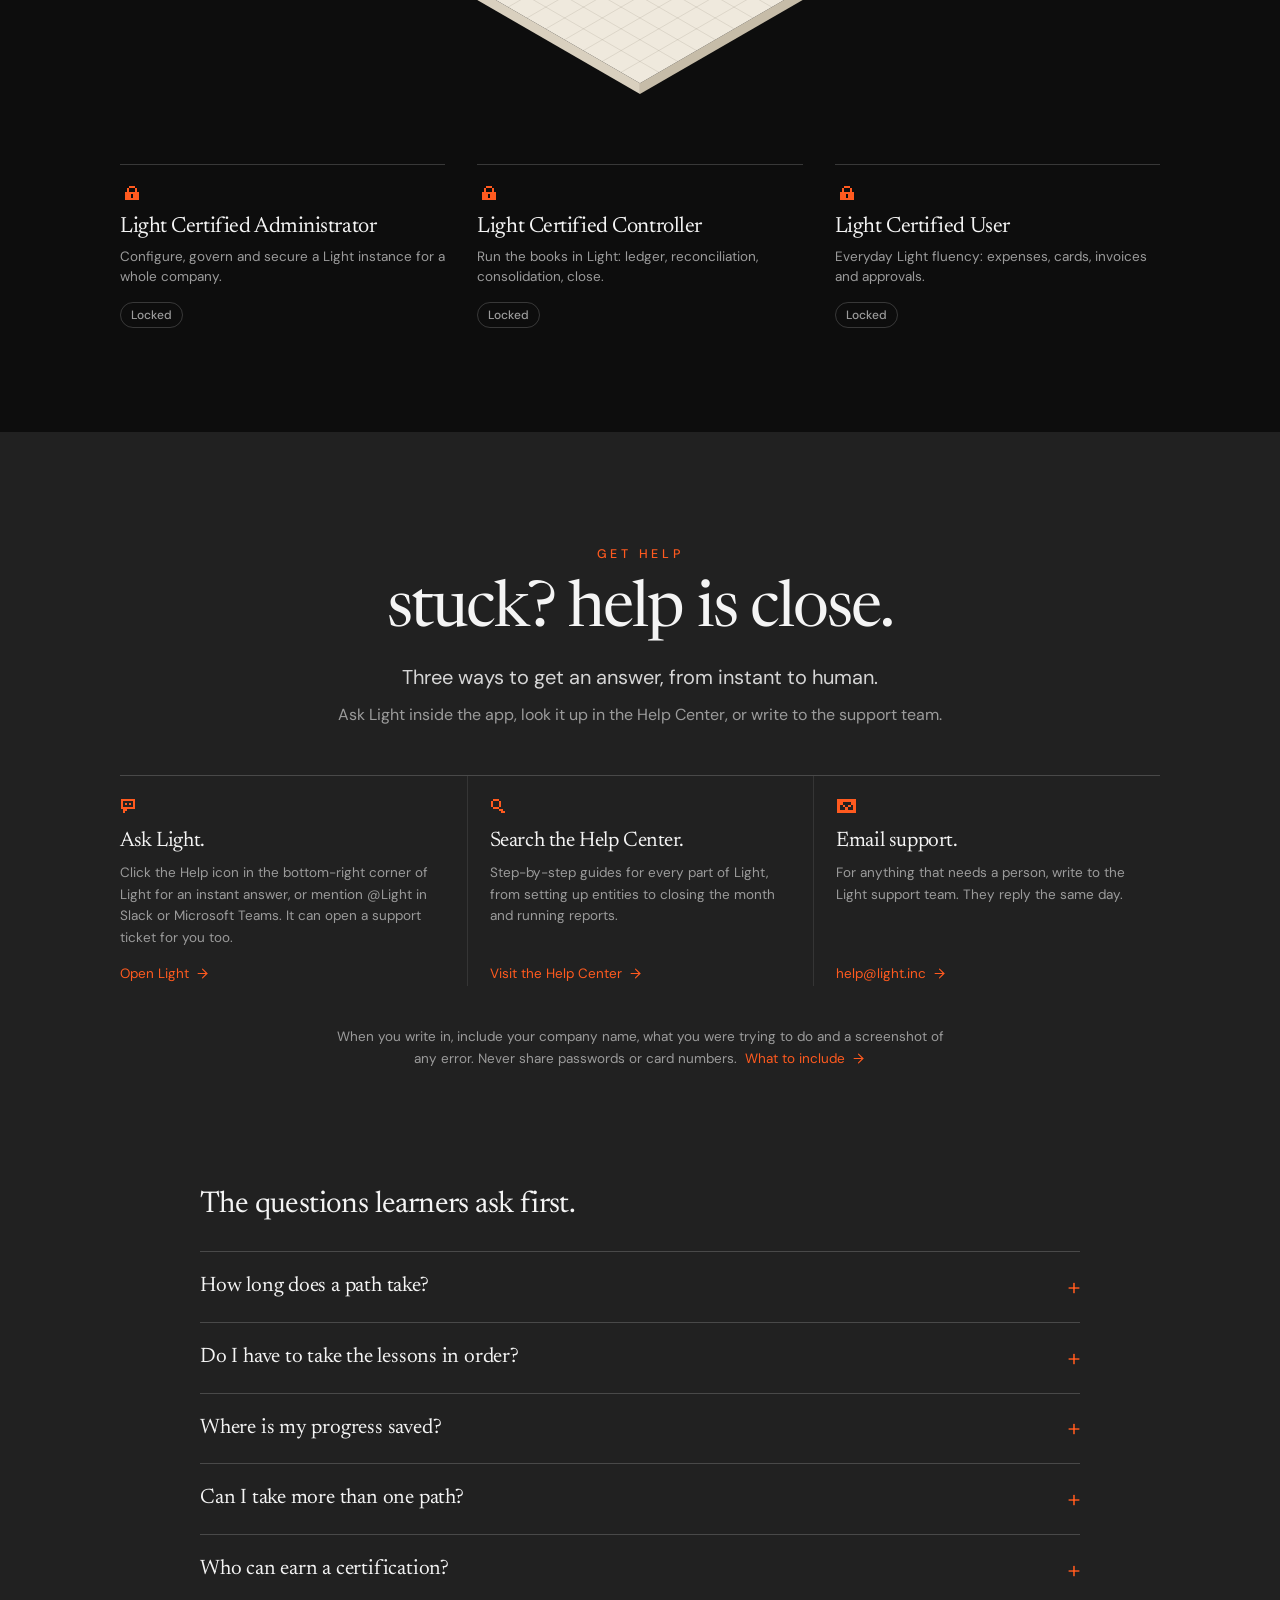
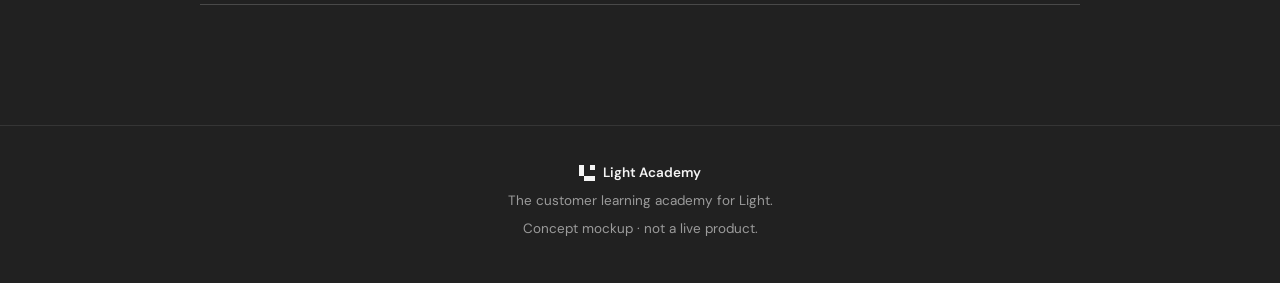
==== commit 02b1e384: "Add a Get help section New section between Certifications and the FAQ, styled like How it works: Ask" ====
--- a/index.html
+++ b/index.html
@@ -128,6 +128,37 @@
       </div>
     </section>
 
+    <!-- GET HELP -->
+    <section class="section container" id="help" data-tour="help">
+      <div class="section-head reveal">
+        <p class="eyebrow">Get help</p>
+        <h2 class="section-title">stuck? help is close.</h2>
+        <p class="section-lede">Three ways to get an answer, from instant to human.</p>
+        <p class="section-sub">Ask Light inside the app, look it up in the Help Center, or write to the support team.</p>
+      </div>
+      <div class="steps steps-3">
+        <div class="step reveal">
+          <span class="step-icon" data-pixel="chat"></span>
+          <h3>Ask Light.</h3>
+          <p>Click the Help icon in the bottom-right corner of Light for an instant answer, or mention @Light in Slack or Microsoft Teams. It can open a support ticket for you too.</p>
+          <a class="text-link" href="https://app.light.inc" target="_blank" rel="noopener">Open Light <span data-icon="arrow"></span></a>
+        </div>
+        <div class="step reveal" style="--d: 0.08s">
+          <span class="step-icon" data-pixel="search"></span>
+          <h3>Search the Help Center.</h3>
+          <p>Step-by-step guides for every part of Light, from setting up entities to closing the month and running reports.</p>
+          <a class="text-link" href="https://light.inc/help" target="_blank" rel="noopener">Visit the Help Center <span data-icon="arrow"></span></a>
+        </div>
+        <div class="step reveal" style="--d: 0.16s">
+          <span class="step-icon" data-pixel="mail"></span>
+          <h3>Email support.</h3>
+          <p>For anything that needs a person, write to the Light support team. They reply the same day.</p>
+          <a class="text-link" href="mailto:help@light.inc">help@light.inc <span data-icon="arrow"></span></a>
+        </div>
+      </div>
+      <p class="help-note reveal">When you write in, include your company name, what you were trying to do and a screenshot of any error. Never share passwords or card numbers. <a class="text-link" href="https://light.inc/help/troubleshooting/contacting-support" target="_blank" rel="noopener">What to include <span data-icon="arrow"></span></a></p>
+    </section>
+
     <!-- FAQ -->
     <section class="section container faq" id="faq">
       <h2 class="faq-title reveal">The questions learners ask first.</h2>
--- a/assets/css/styles.css
+++ b/assets/css/styles.css
@@ -377,6 +377,9 @@
 .step h3 { margin: 0 0 8px; font-family: var(--font-display); font-size: 21px; font-weight: 400; letter-spacing: -0.02em; line-height: 1.15; }
 .step p { margin: 0 0 14px; color: var(--muted); font-size: 13.5px; line-height: 1.6; }
 .step .text-link { margin-top: auto; font-size: 13.5px; }
+.steps-3 { grid-template-columns: repeat(3, 1fr); }
+.help-note { max-width: 46em; margin: 40px auto 0; color: var(--muted); font-size: 13.5px; line-height: 1.6; text-align: center; }
+.help-note .text-link { font-size: inherit; margin-left: 4px; }
 
 /* ---------- FAQ ---------- */
 .faq { max-width: 880px; }
@@ -622,7 +625,7 @@
 @media (max-width: 900px) {
   .role-grid, .cert-grid { grid-template-columns: repeat(2, 1fr); }
   .progress-card { position: static; width: min(360px, 100%); margin: 24px auto 0; }
-  .steps { grid-template-columns: repeat(2, 1fr); }
+  .steps, .steps-3 { grid-template-columns: repeat(2, 1fr); }
   .step, .step:first-child, .step:last-child { padding: 28px 24px 24px 0; border-left: 0; }
   .lesson-layout { grid-template-columns: 1fr; }
   .lesson-toc { position: static; }
@@ -667,7 +670,7 @@
   .start-banner { flex-direction: column; align-items: flex-start; padding: 22px; }
   .role-grid, .cert-grid { grid-template-columns: 1fr; row-gap: 36px; }
   .band { padding: 72px 0; margin-top: 80px; }
-  .steps { grid-template-columns: 1fr; }
+  .steps, .steps-3 { grid-template-columns: 1fr; }
   .faq summary { font-size: 18px; }
   .path-head { flex-wrap: wrap; }
   .path-head .btn { width: 100%; }
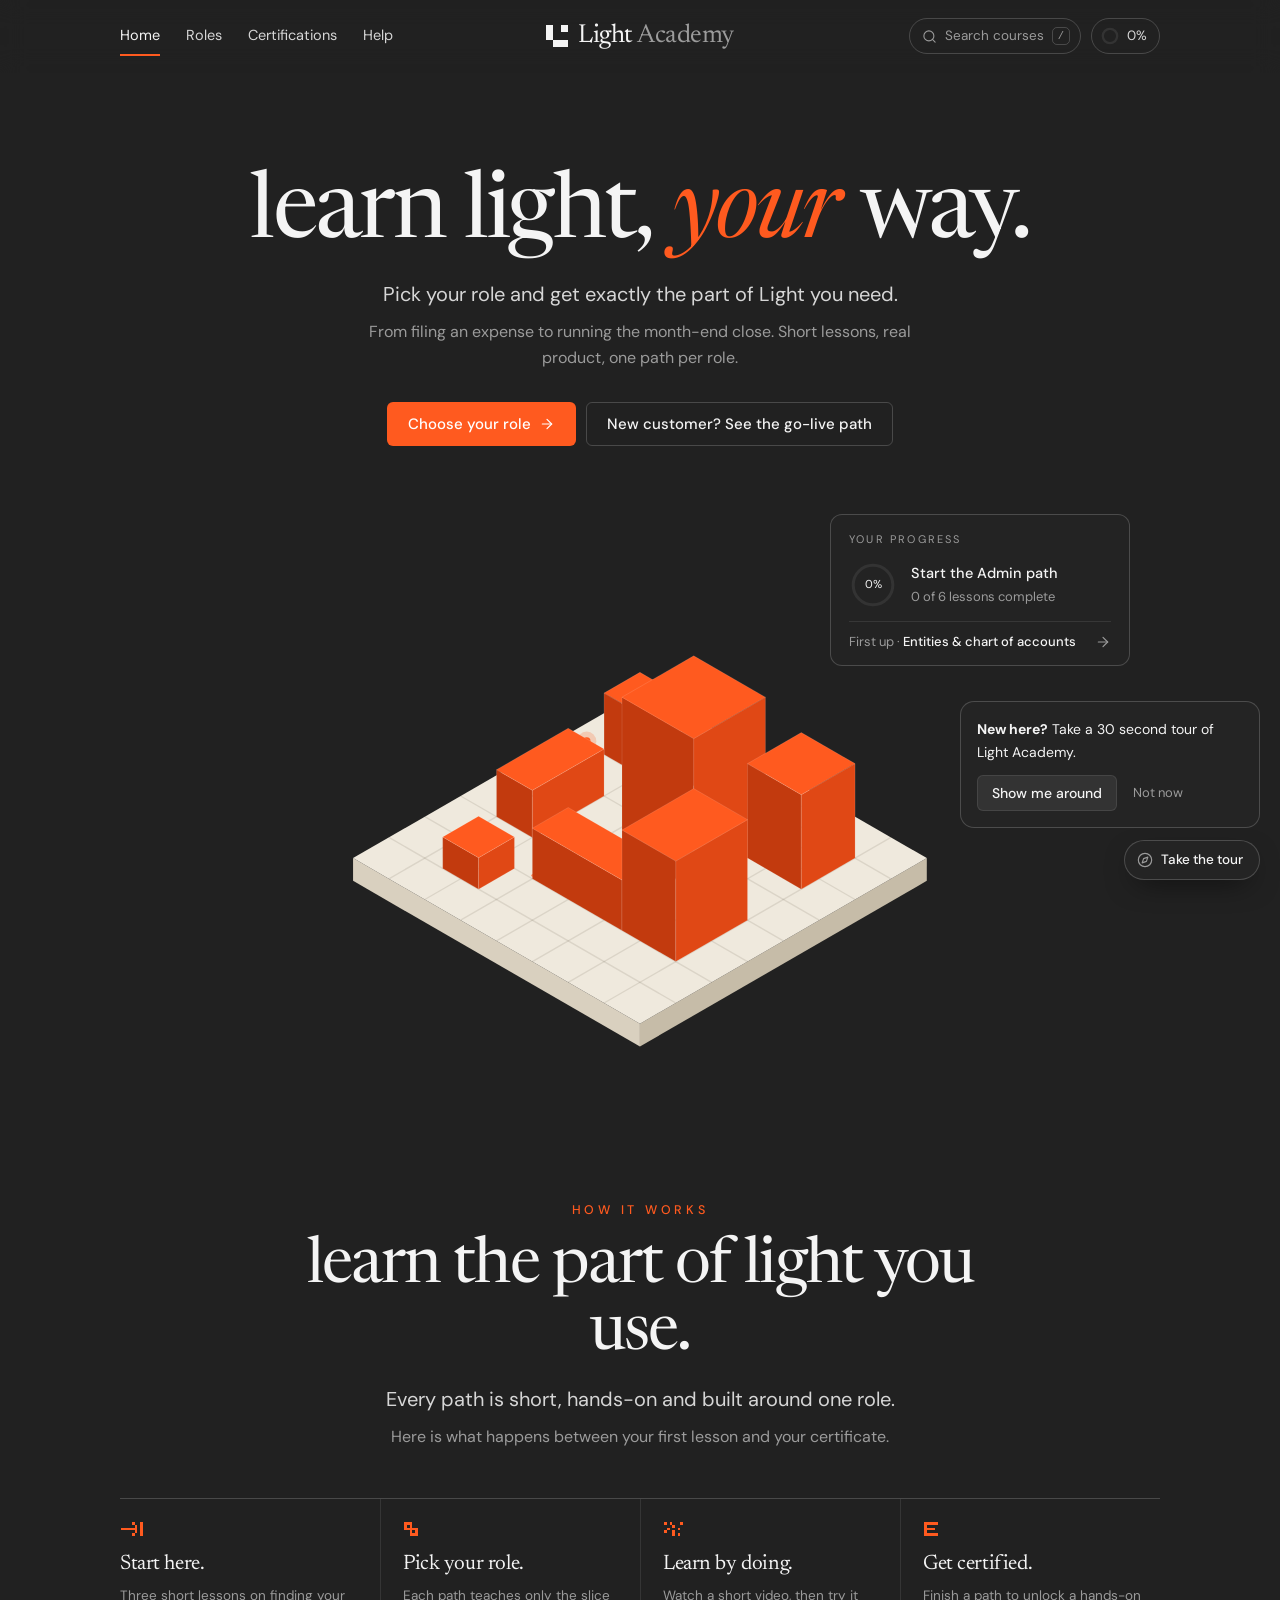
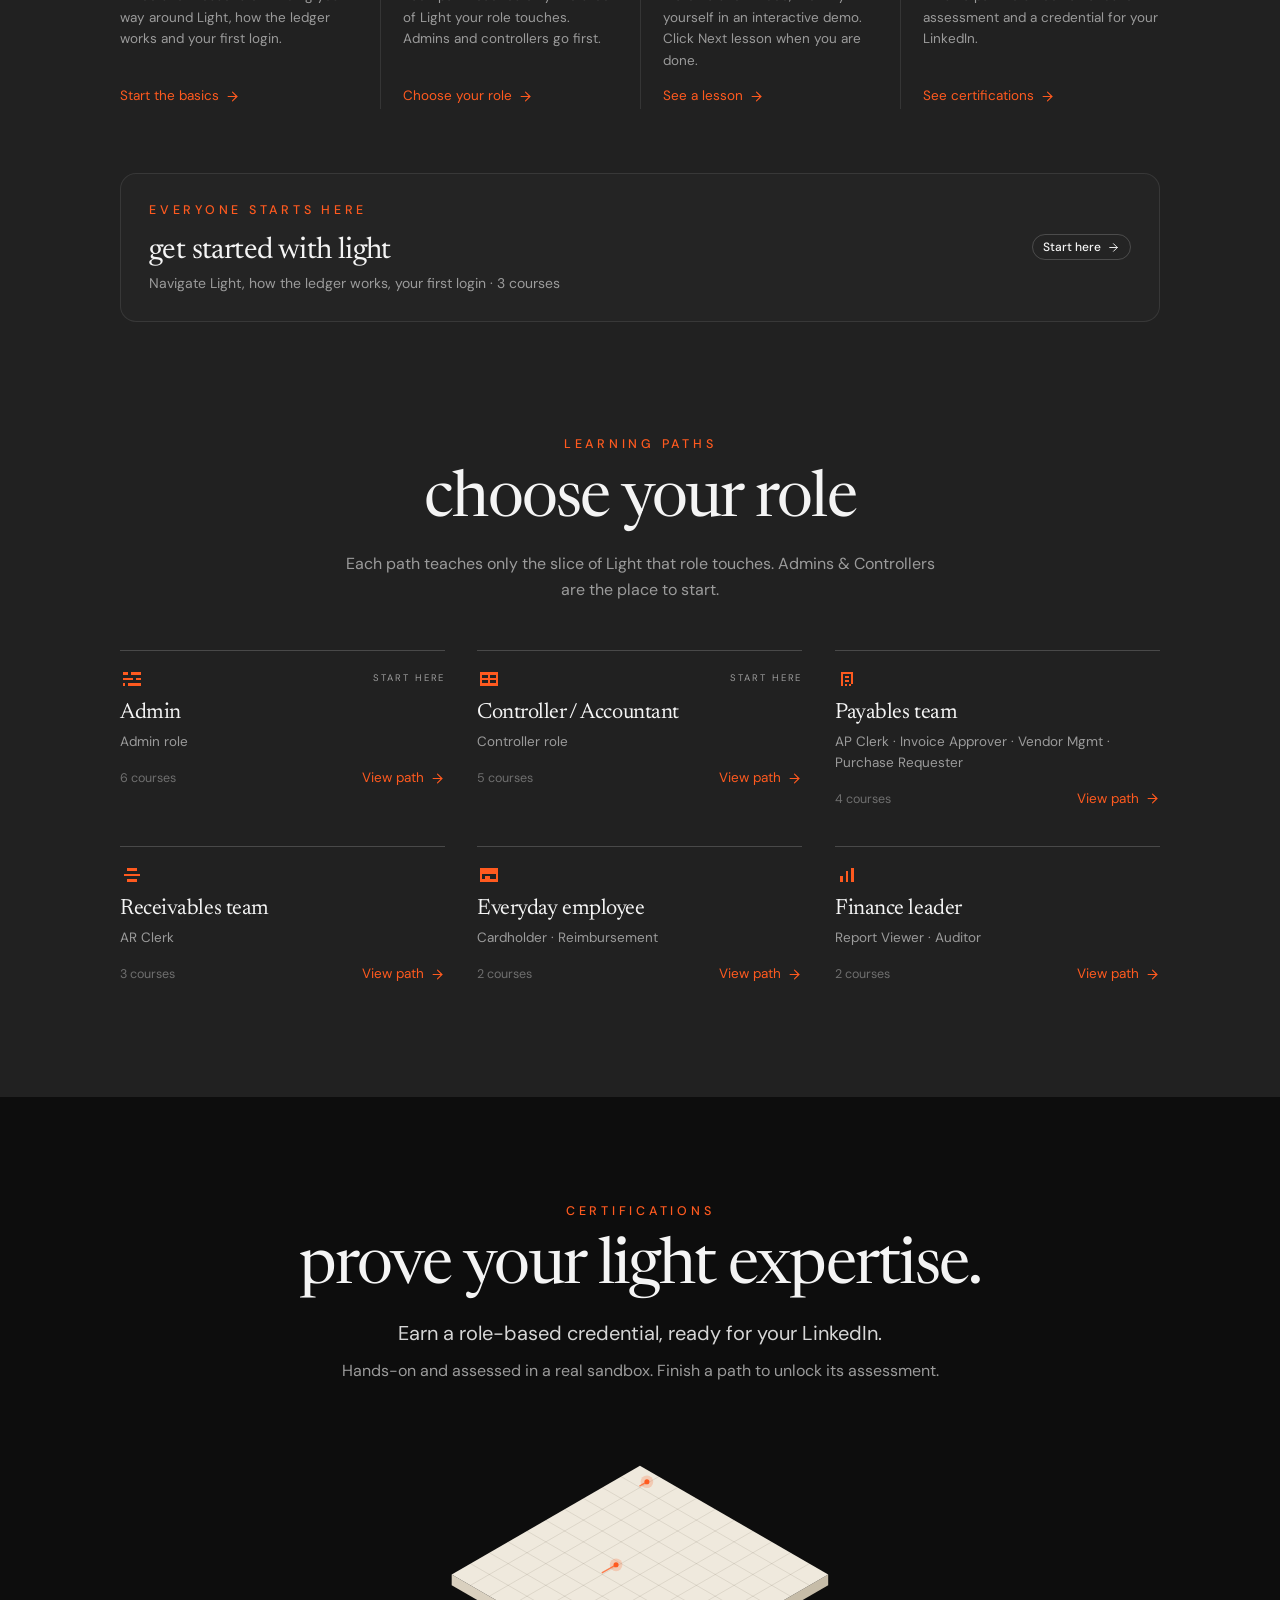
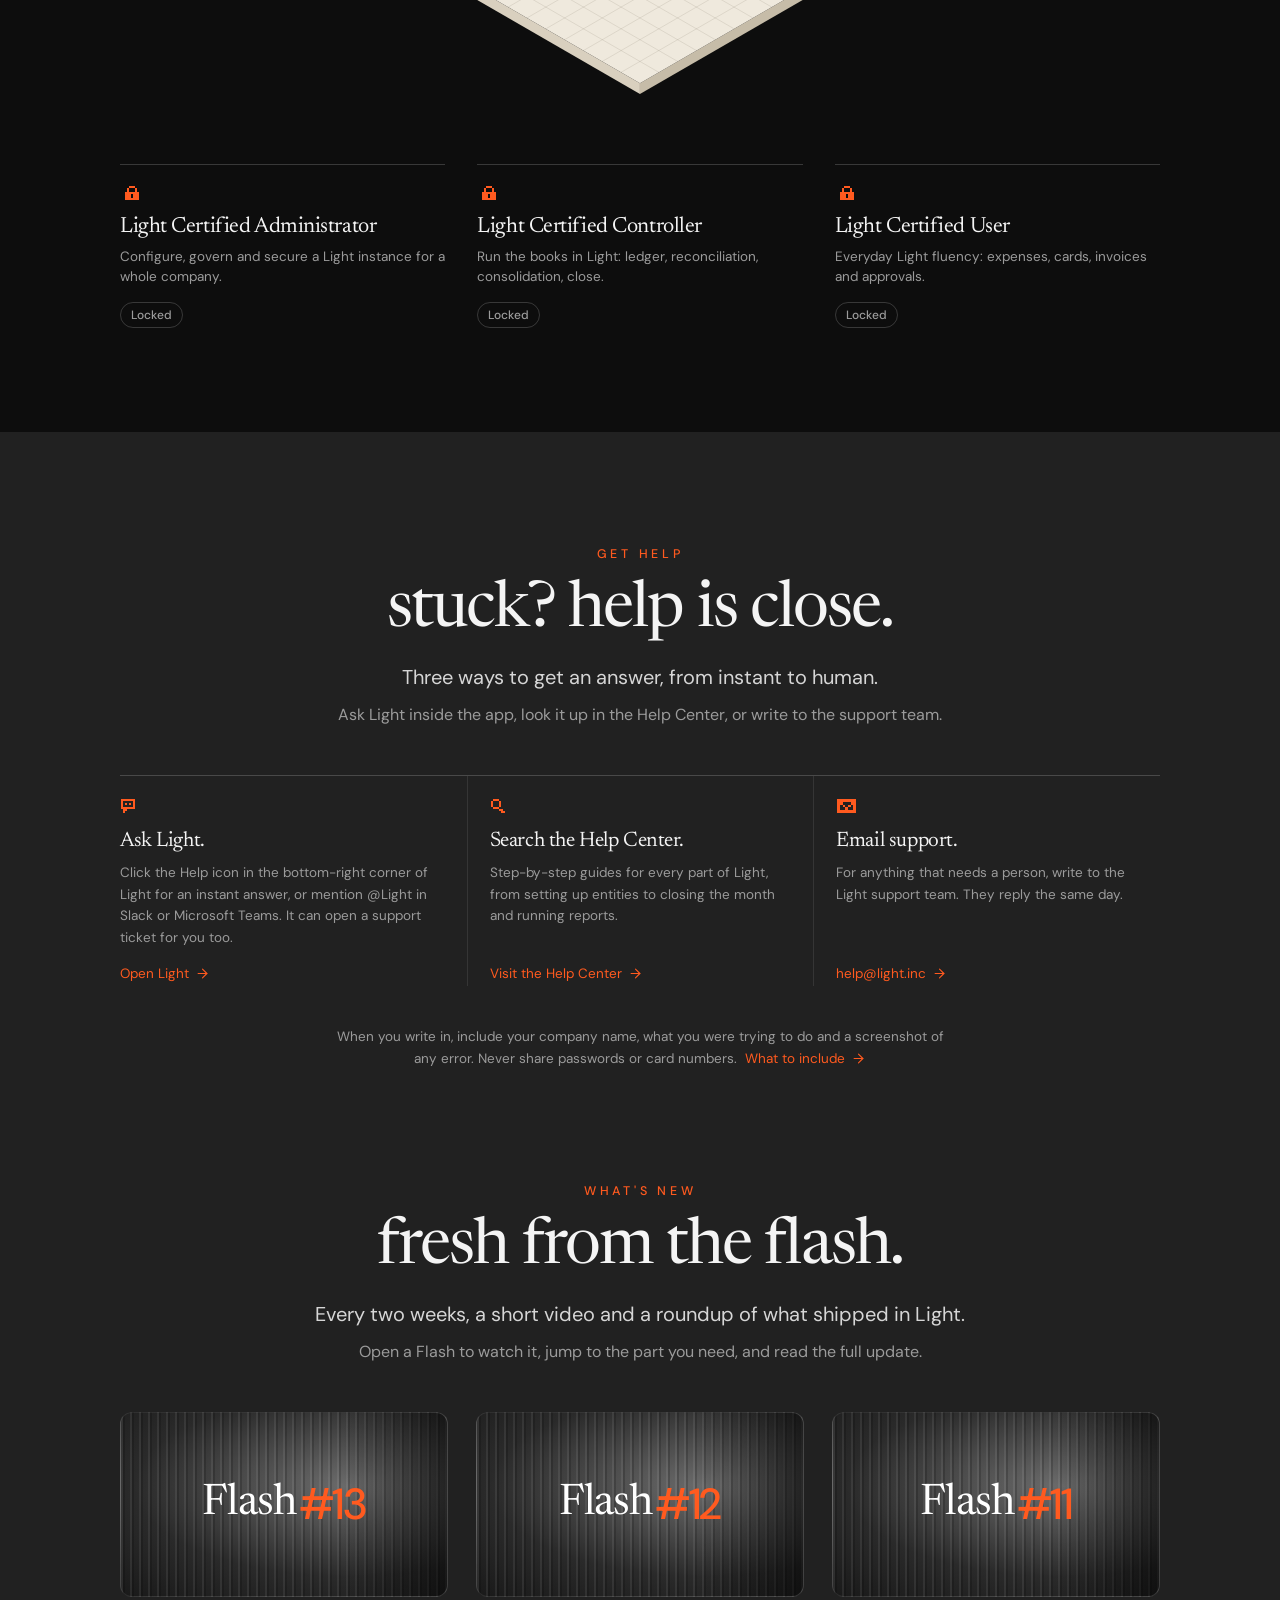
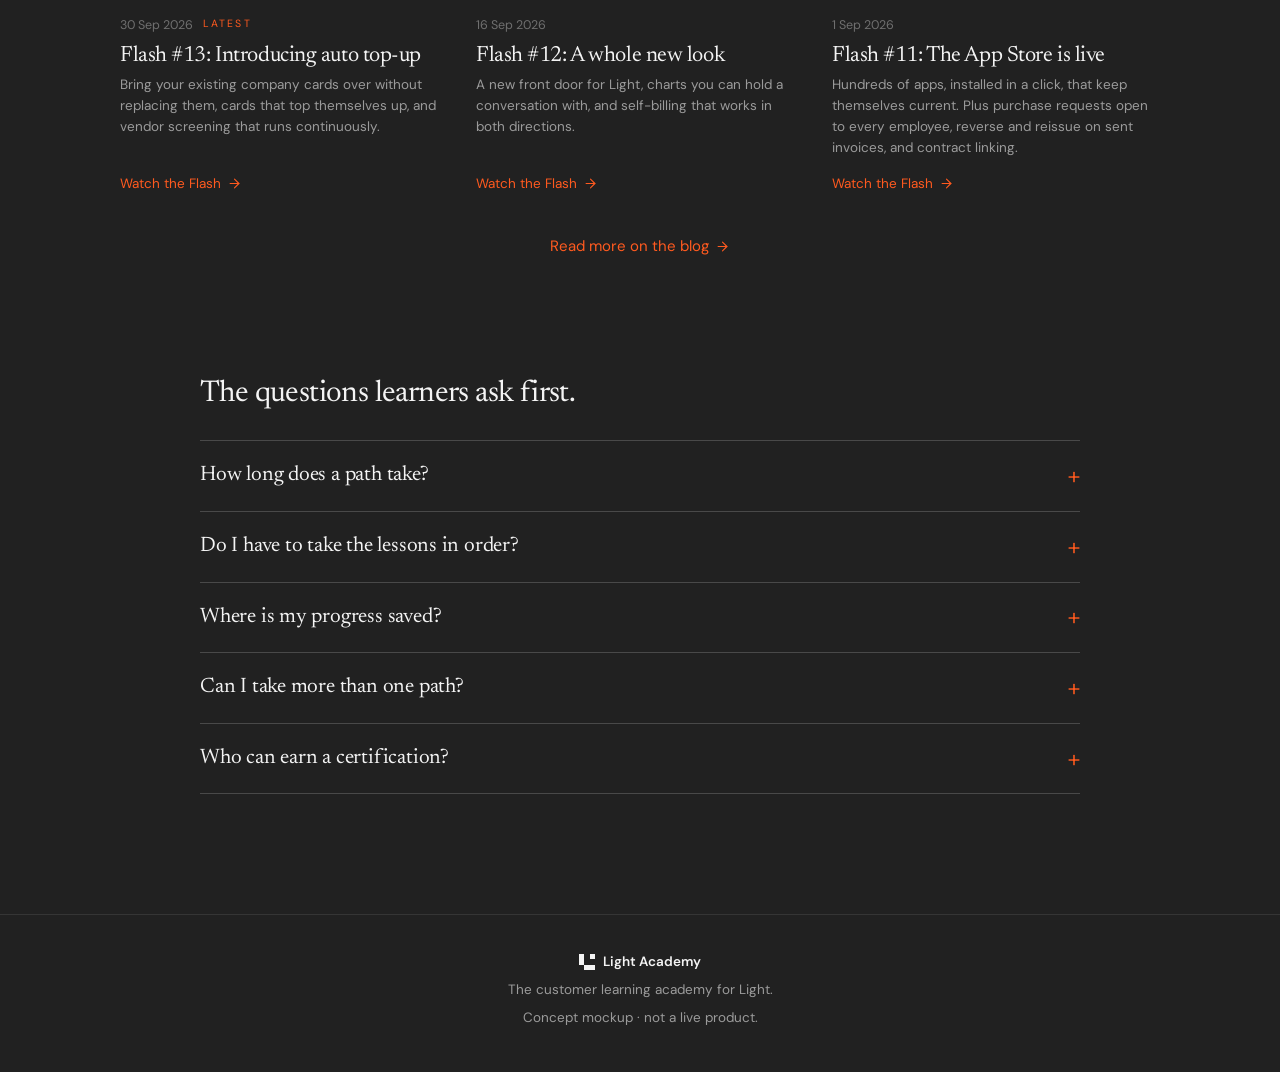
==== commit 9d515681: "Add What's new: Flash updates that open in a window New section below Get help with the three latest" ====
--- a/index.html
+++ b/index.html
@@ -159,6 +159,18 @@
       <p class="help-note reveal">When you write in, include your company name, what you were trying to do and a screenshot of any error. Never share passwords or card numbers. <a class="text-link" href="https://light.inc/help/troubleshooting/contacting-support" target="_blank" rel="noopener">What to include <span data-icon="arrow"></span></a></p>
     </section>
 
+    <!-- WHAT'S NEW -->
+    <section class="section container" id="whats-new" data-tour="flash">
+      <div class="section-head reveal">
+        <p class="eyebrow">What's new</p>
+        <h2 class="section-title">fresh from the flash.</h2>
+        <p class="section-lede">Every two weeks, a short video and a roundup of what shipped in Light.</p>
+        <p class="section-sub">Open a Flash to watch it, jump to the part you need, and read the full update.</p>
+      </div>
+      <div class="flash-grid" id="flash-grid"></div>
+      <div class="section-cta reveal"><a class="text-link" href="https://light.inc/blog" target="_blank" rel="noopener">Read more on the blog <span data-icon="arrow"></span></a></div>
+    </section>
+
     <!-- FAQ -->
     <section class="section container faq" id="faq">
       <h2 class="faq-title reveal">The questions learners ask first.</h2>
@@ -189,6 +201,7 @@
 
   <script src="assets/js/data.js"></script>
   <script src="assets/js/common.js"></script>
+  <script src="assets/js/yt-player.js"></script>
   <script src="assets/js/home.js"></script>
   <script src="assets/js/iso.js"></script>
 </body>
--- a/assets/css/styles.css
+++ b/assets/css/styles.css
@@ -381,6 +381,89 @@
 .help-note { max-width: 46em; margin: 40px auto 0; color: var(--muted); font-size: 13.5px; line-height: 1.6; text-align: center; }
 .help-note .text-link { font-size: inherit; margin-left: 4px; }
 
+/* ---------- What's new: Flash cards ---------- */
+.flash-grid { display: grid; grid-template-columns: repeat(3, 1fr); gap: 28px; margin-bottom: 40px; }
+.flash-card {
+  display: flex; flex-direction: column; align-items: flex-start; padding: 0; border: 0; background: none;
+  color: inherit; text-align: left; cursor: pointer;
+  transition: opacity 0.6s var(--ease), translate 0.6s var(--ease);
+}
+.flash-card.reveal { transition-delay: var(--d, 0s), var(--d, 0s); }
+/* Cover in the style of the Flash video thumbnail: ribbed glass, serif "Flash", orange number. */
+.flash-cover {
+  position: relative; display: flex; align-items: center; justify-content: center; gap: 0.06em; width: 100%; aspect-ratio: 16 / 9;
+  overflow: hidden; border-radius: 12px; border: 1px solid var(--line);
+  background:
+    repeating-linear-gradient(90deg, rgba(255, 255, 255, 0.07) 0 2px, rgba(0, 0, 0, 0.18) 2px 4px, transparent 4px 9px),
+    radial-gradient(120% 90% at 70% 40%, #6b6b6b 0%, #2a2a2a 55%, #141414 100%);
+  color: #fff; font-size: clamp(30px, 3.4vw, 44px); line-height: 1;
+  transition: transform 0.4s var(--ease);
+}
+.flash-cover::after { content: ""; position: absolute; right: 0; top: 0; bottom: 0; width: 32%; background: linear-gradient(90deg, rgba(0, 0, 0, 0), rgba(0, 0, 0, 0.55)); }
+.flash-cover-word { position: relative; z-index: 1; font-family: var(--font-display); letter-spacing: -0.02em; }
+.flash-cover-num { position: relative; z-index: 1; color: var(--accent); font-family: var(--font-body); font-weight: 500; letter-spacing: -0.03em; }
+.flash-cover.big { font-size: clamp(40px, 7vw, 76px); border-radius: 12px; }
+.flash-card:hover .flash-cover { transform: scale(1.015); }
+.flash-meta { display: flex; align-items: center; gap: 10px; margin-top: 18px; color: var(--faint); font-size: 12.5px; font-variant-numeric: tabular-nums; }
+.flash-new { color: var(--accent); font-size: 10.5px; letter-spacing: 0.2em; text-transform: uppercase; }
+.flash-title { margin: 8px 0 6px; font-family: var(--font-display); font-size: 22px; letter-spacing: -0.02em; line-height: 1.2; }
+.flash-summary { margin: 0 0 14px; color: var(--muted); font-size: 13.5px; line-height: 1.55; }
+.flash-open { margin-top: auto; font-size: 13.5px; }
+
+/* ---------- Flash window ---------- */
+.flash-overlay {
+  position: fixed; inset: 0; z-index: 85; display: grid; place-items: center; padding: 24px 16px;
+  background: rgba(0, 0, 0, 0.7); opacity: 0; transition: opacity 0.25s;
+}
+.flash-overlay.open { opacity: 1; }
+.flash-modal {
+  display: flex; flex-direction: column; width: min(840px, 100%); max-height: min(88vh, 900px);
+  background: var(--surface); border: 1px solid var(--line-strong); border-radius: 14px;
+  box-shadow: 0 40px 80px -40px rgba(0, 0, 0, 0.9);
+  transform: translateY(12px) scale(0.99); transition: transform 0.3s var(--ease);
+}
+.flash-overlay.open .flash-modal { transform: none; }
+.flash-modal-head {
+  display: grid; grid-template-columns: 1fr auto 1fr; align-items: center; gap: 12px;
+  padding: 14px 18px 14px 24px; border-bottom: 1px solid var(--line);
+}
+.flash-modal-date { color: var(--muted); font-size: 14px; font-variant-numeric: tabular-nums; white-space: nowrap; }
+.flash-modal-blog { justify-self: center; color: var(--ink); font-size: 14px; font-weight: 500; white-space: nowrap; }
+.flash-modal-blog:hover { color: var(--accent); }
+.flash-modal-close {
+  justify-self: end; display: grid; place-items: center; width: 34px; height: 34px; border: 0; border-radius: 8px;
+  background: transparent; color: var(--ink-2);
+}
+.flash-modal-close:hover { background: var(--surface-3); color: var(--ink); }
+.flash-modal-close svg { width: 18px; height: 18px; }
+.flash-modal-body { overflow-y: auto; padding: 28px 44px 40px; overscroll-behavior: contain; }
+.flash-modal-title { margin: 0 0 22px; font-family: var(--font-display); font-size: clamp(26px, 3.4vw, 34px); font-weight: 400; letter-spacing: -0.02em; line-height: 1.15; }
+.flash-video { margin-bottom: 18px; }
+.flash-video-soon { position: relative; }
+.flash-soon-note {
+  position: absolute; left: 50%; bottom: 16px; transform: translateX(-50%); padding: 6px 12px; border-radius: 999px;
+  background: rgba(0, 0, 0, 0.6); border: 1px solid rgba(255, 255, 255, 0.15); color: #fff; font-size: 12.5px; white-space: nowrap;
+}
+.flash-label { margin: 0 0 10px; color: var(--accent); font-size: 11px; letter-spacing: 0.24em; text-transform: uppercase; }
+.flash-chapters { margin: 0 0 28px; padding-bottom: 24px; border-bottom: 1px solid var(--line); }
+.flash-chapters ol { display: grid; grid-template-columns: repeat(2, 1fr); gap: 4px 20px; margin: 0; padding: 0; list-style: none; }
+.flash-chapter {
+  display: flex; align-items: baseline; gap: 12px; width: 100%; padding: 8px 0; border: 0; border-bottom: 1px solid var(--line);
+  background: none; color: var(--ink-2); font-size: 14px; text-align: left; cursor: pointer; transition: color 0.2s;
+}
+.flash-chapter:hover:not([disabled]), .flash-chapter.on { color: var(--ink); }
+.flash-chapter[disabled] { cursor: default; }
+.flash-time { min-width: 34px; color: var(--accent); font-size: 12.5px; font-variant-numeric: tabular-nums; }
+.flash-chapter.on .flash-time::before { content: "\25B6"; margin-right: 6px; font-size: 9px; }
+.flash-content { color: var(--ink-2); font-size: 15.5px; line-height: 1.7; }
+.flash-content p { margin: 0 0 14px; }
+.flash-content h3 { margin: 30px 0 10px; color: var(--ink); font-family: var(--font-display); font-size: 23px; font-weight: 400; letter-spacing: -0.015em; }
+.flash-plus { margin: 0; padding: 0; list-style: none; }
+.flash-plus li { padding: 12px 0; border-top: 1px solid var(--line); }
+.flash-plus li:last-child { border-bottom: 1px solid var(--line); }
+.flash-plus strong { color: var(--ink); font-weight: 500; }
+.flash-outro { margin-top: 26px !important; color: var(--muted); }
+
 /* ---------- FAQ ---------- */
 .faq { max-width: 880px; }
 .faq-title { margin: 0 0 22px; font-family: var(--font-display); font-size: 30px; font-weight: 400; letter-spacing: -0.02em; }
@@ -626,6 +709,7 @@
   .role-grid, .cert-grid { grid-template-columns: repeat(2, 1fr); }
   .progress-card { position: static; width: min(360px, 100%); margin: 24px auto 0; }
   .steps, .steps-3 { grid-template-columns: repeat(2, 1fr); }
+  .flash-grid { grid-template-columns: repeat(2, 1fr); }
   .step, .step:first-child, .step:last-child { padding: 28px 24px 24px 0; border-left: 0; }
   .lesson-layout { grid-template-columns: 1fr; }
   .lesson-toc { position: static; }
@@ -671,6 +755,11 @@
   .role-grid, .cert-grid { grid-template-columns: 1fr; row-gap: 36px; }
   .band { padding: 72px 0; margin-top: 80px; }
   .steps, .steps-3 { grid-template-columns: 1fr; }
+  .flash-grid { grid-template-columns: 1fr; }
+  .flash-modal-body { padding: 22px 18px 28px; }
+  .flash-modal-head { padding: 10px 10px 10px 16px; gap: 8px; }
+  .flash-modal-date, .flash-modal-blog { font-size: 13px; }
+  .flash-chapters ol { grid-template-columns: 1fr; }
   .faq summary { font-size: 18px; }
   .path-head { flex-wrap: wrap; }
   .path-head .btn { width: 100%; }
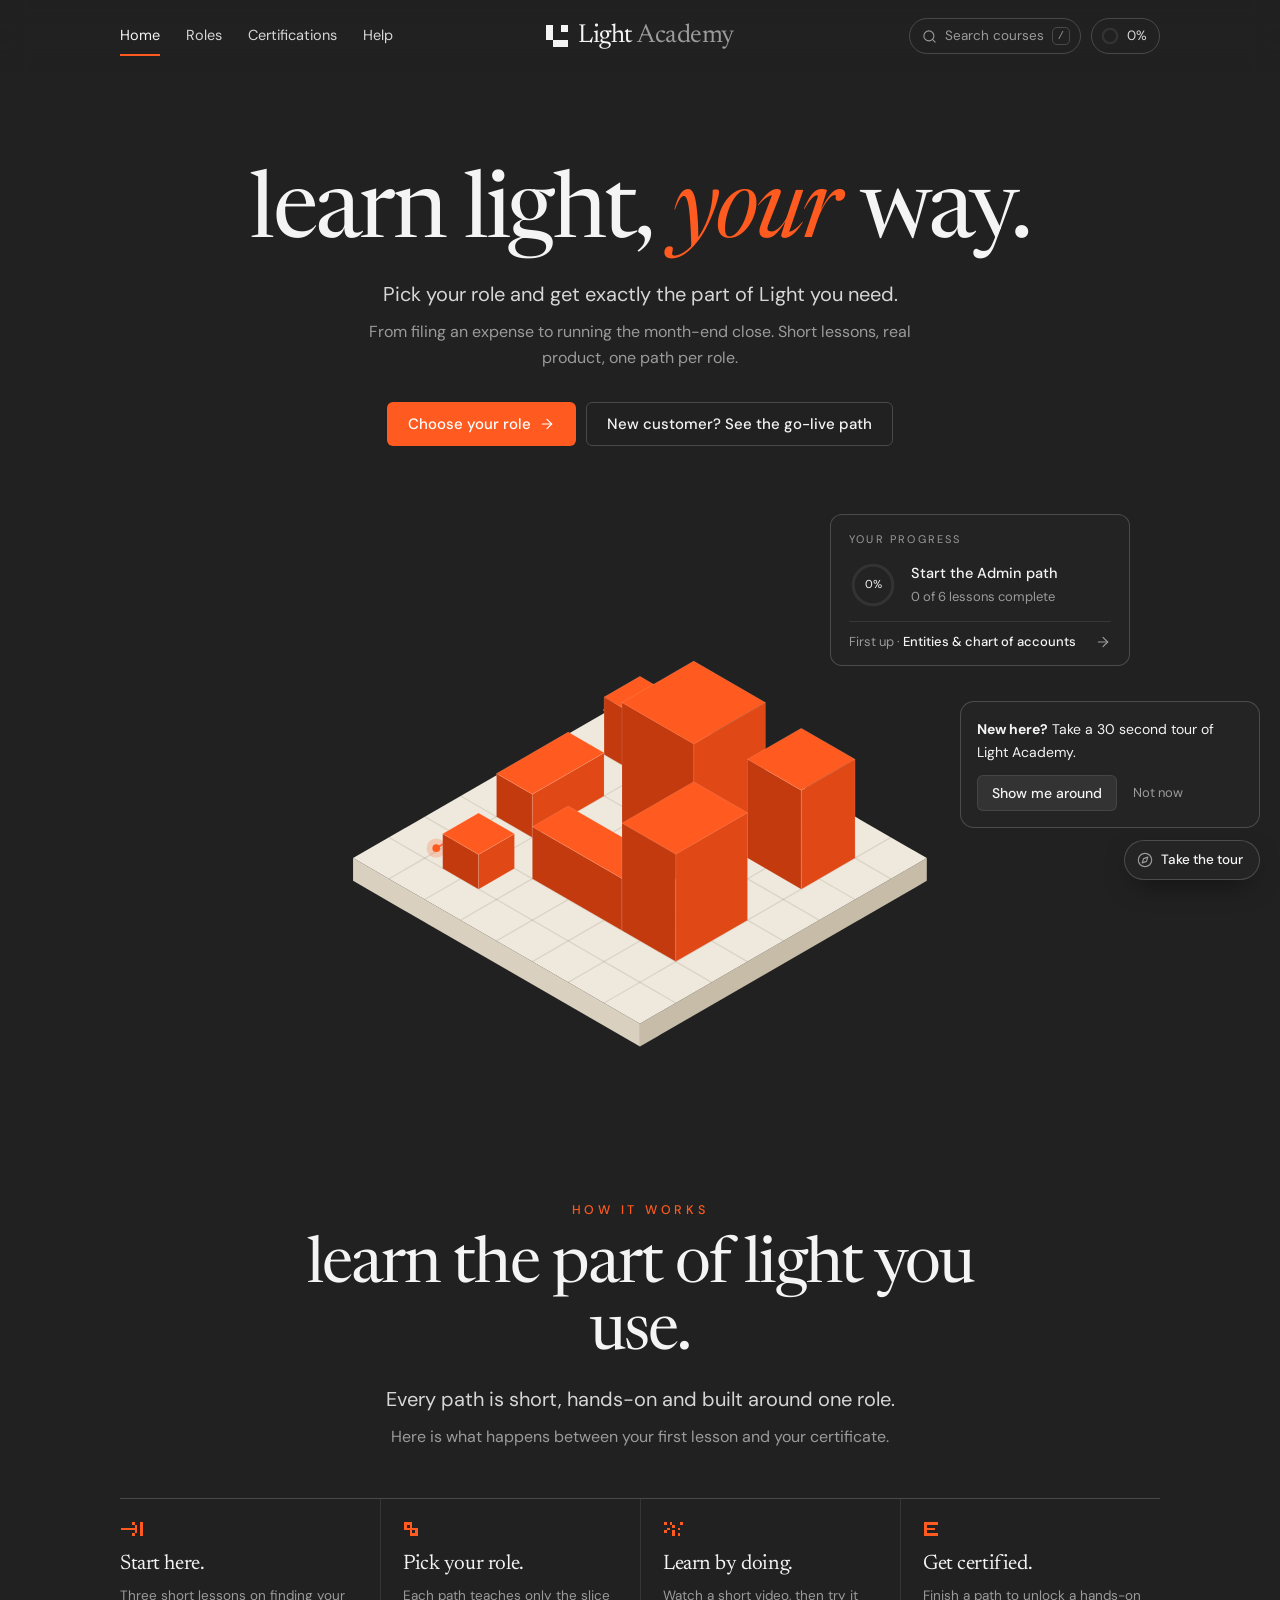
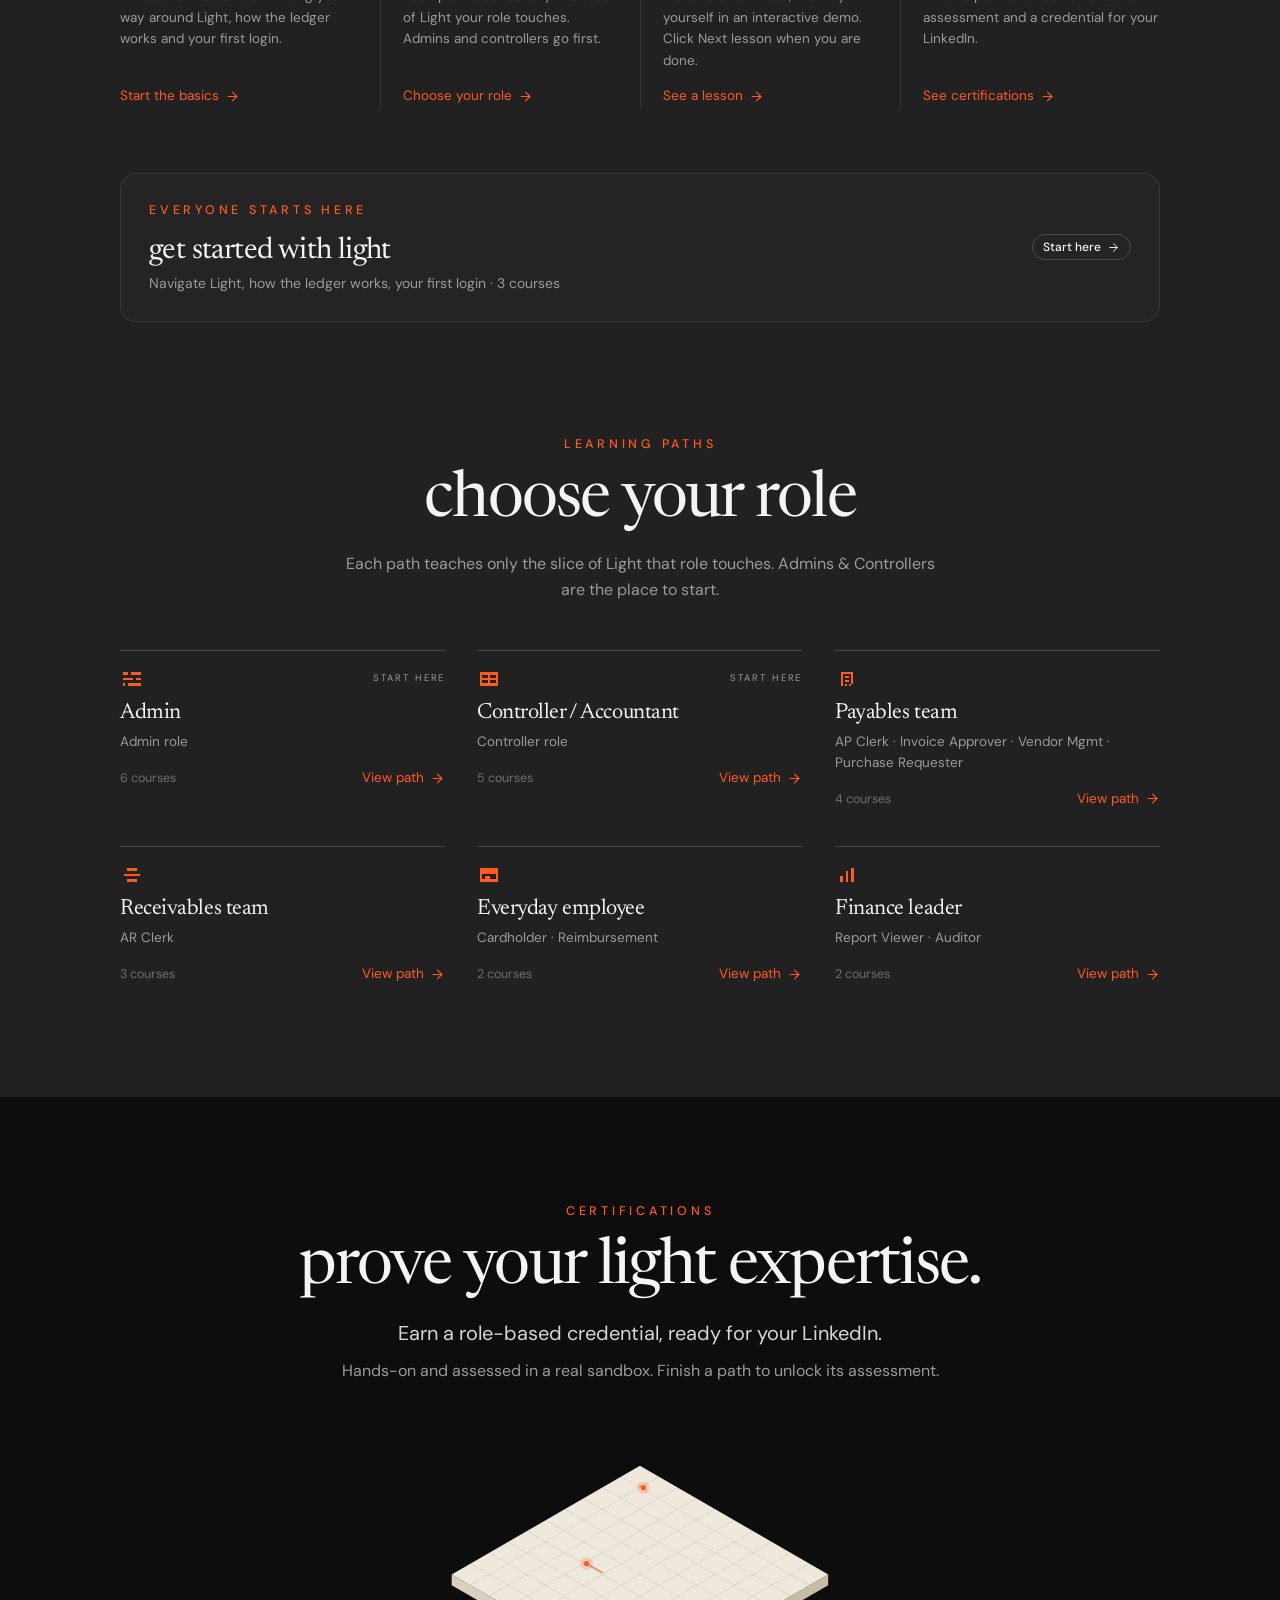
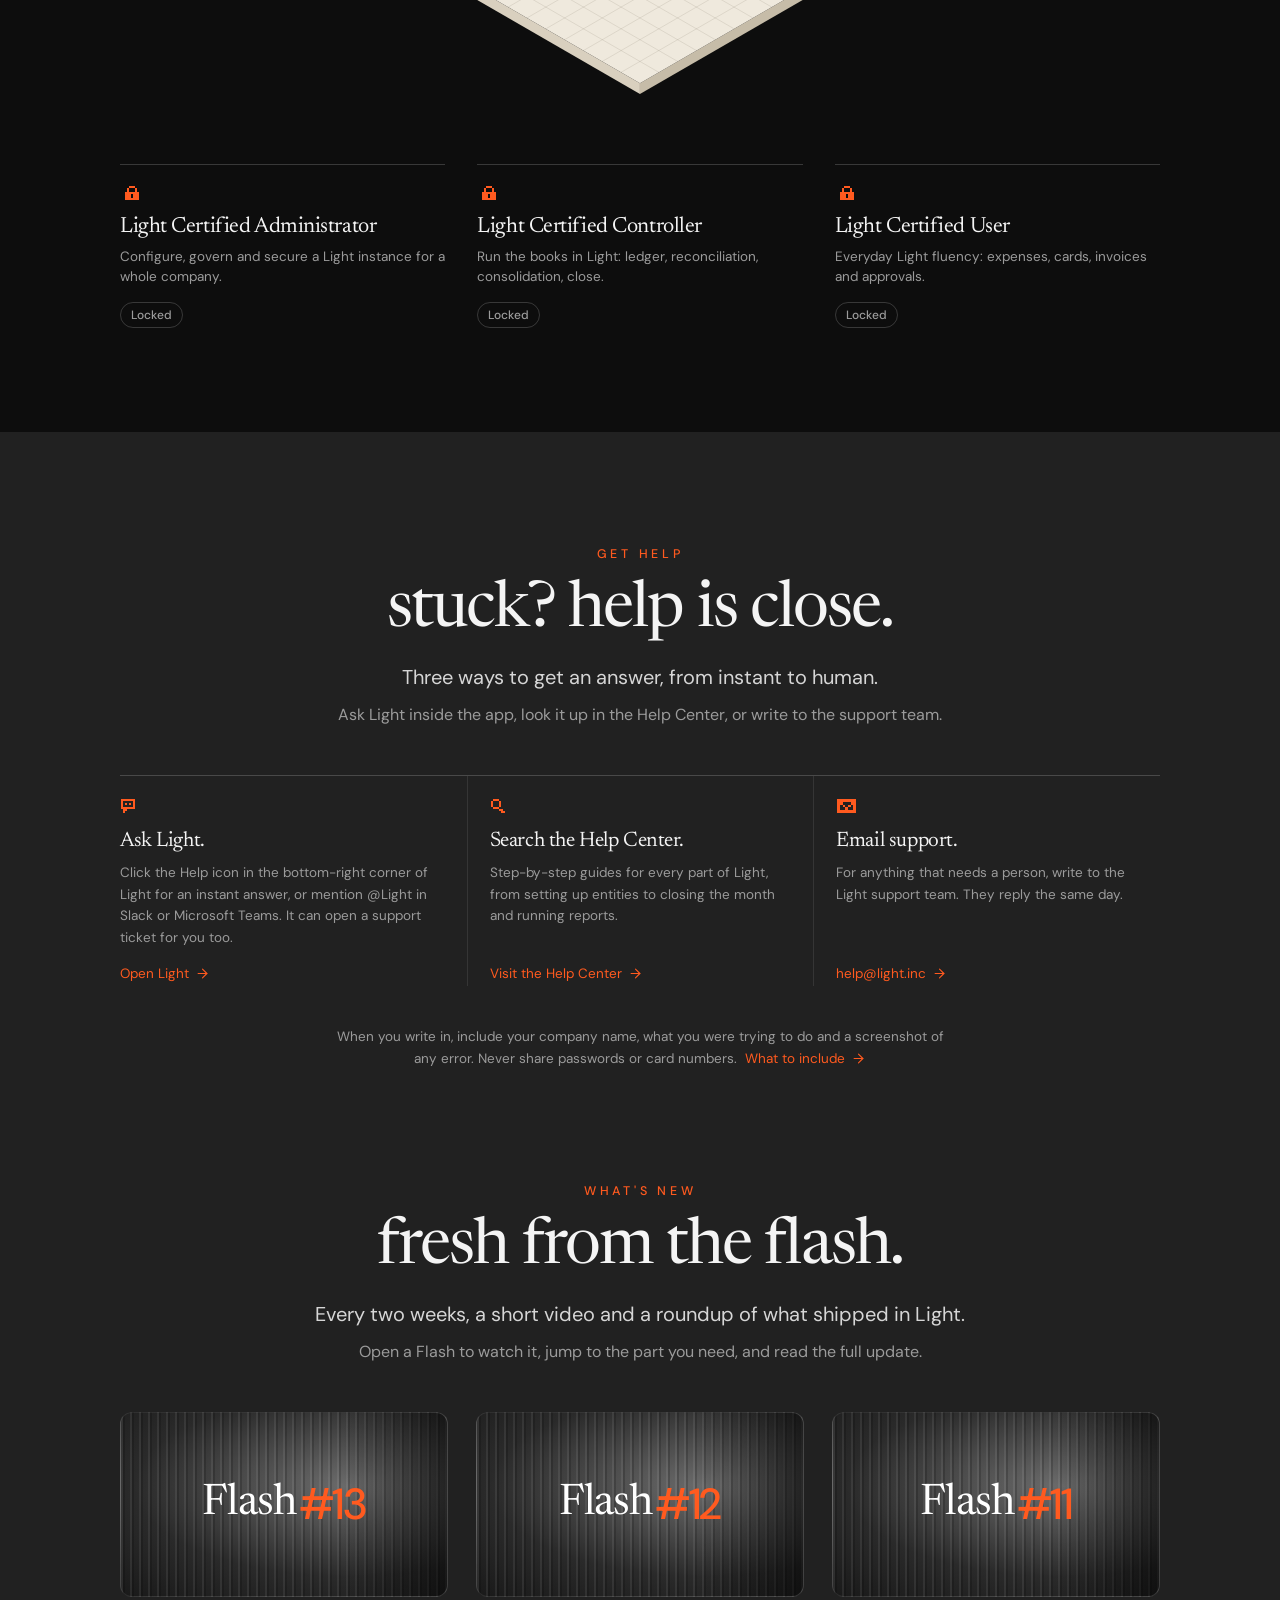
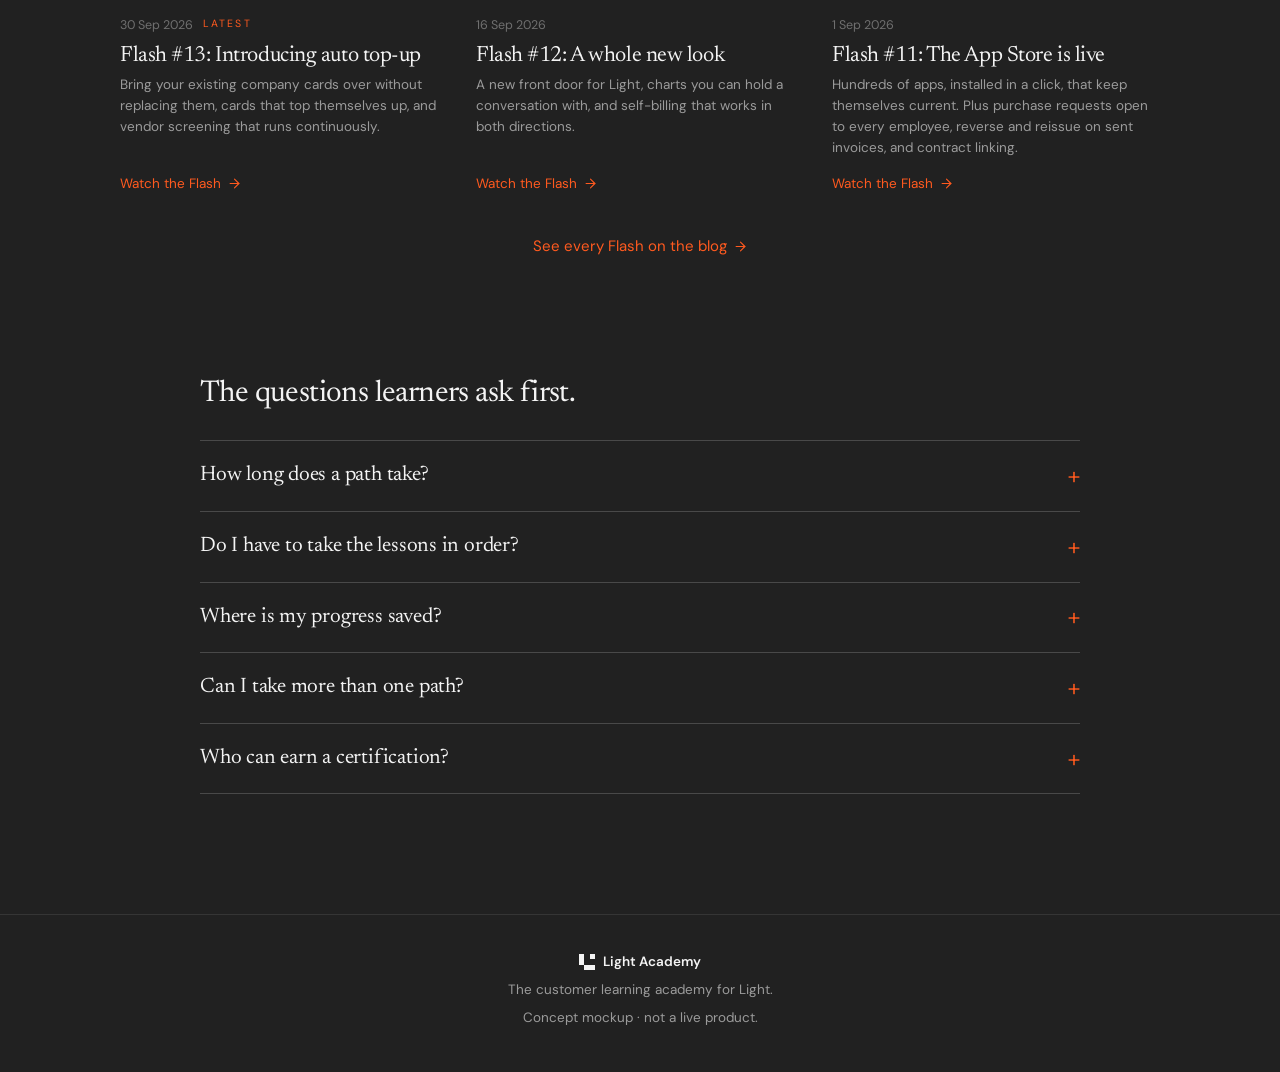
==== commit a64352b2: "Flash: per-section walkthrough clips, link to the Flash blog category Each Flash section can now hol" ====
--- a/index.html
+++ b/index.html
@@ -168,7 +168,7 @@
         <p class="section-sub">Open a Flash to watch it, jump to the part you need, and read the full update.</p>
       </div>
       <div class="flash-grid" id="flash-grid"></div>
-      <div class="section-cta reveal"><a class="text-link" href="https://light.inc/blog" target="_blank" rel="noopener">Read more on the blog <span data-icon="arrow"></span></a></div>
+      <div class="section-cta reveal"><a class="text-link" href="https://light.inc/blog/category/flash" target="_blank" rel="noopener">See every Flash on the blog <span data-icon="arrow"></span></a></div>
     </section>
 
     <!-- FAQ -->
--- a/assets/css/styles.css
+++ b/assets/css/styles.css
@@ -458,6 +458,8 @@
 .flash-content { color: var(--ink-2); font-size: 15.5px; line-height: 1.7; }
 .flash-content p { margin: 0 0 14px; }
 .flash-content h3 { margin: 30px 0 10px; color: var(--ink); font-family: var(--font-display); font-size: 23px; font-weight: 400; letter-spacing: -0.015em; }
+.flash-clip { margin: 18px 0 8px; }
+.flash-clip video { object-fit: cover; background: #111; }
 .flash-plus { margin: 0; padding: 0; list-style: none; }
 .flash-plus li { padding: 12px 0; border-top: 1px solid var(--line); }
 .flash-plus li:last-child { border-bottom: 1px solid var(--line); }
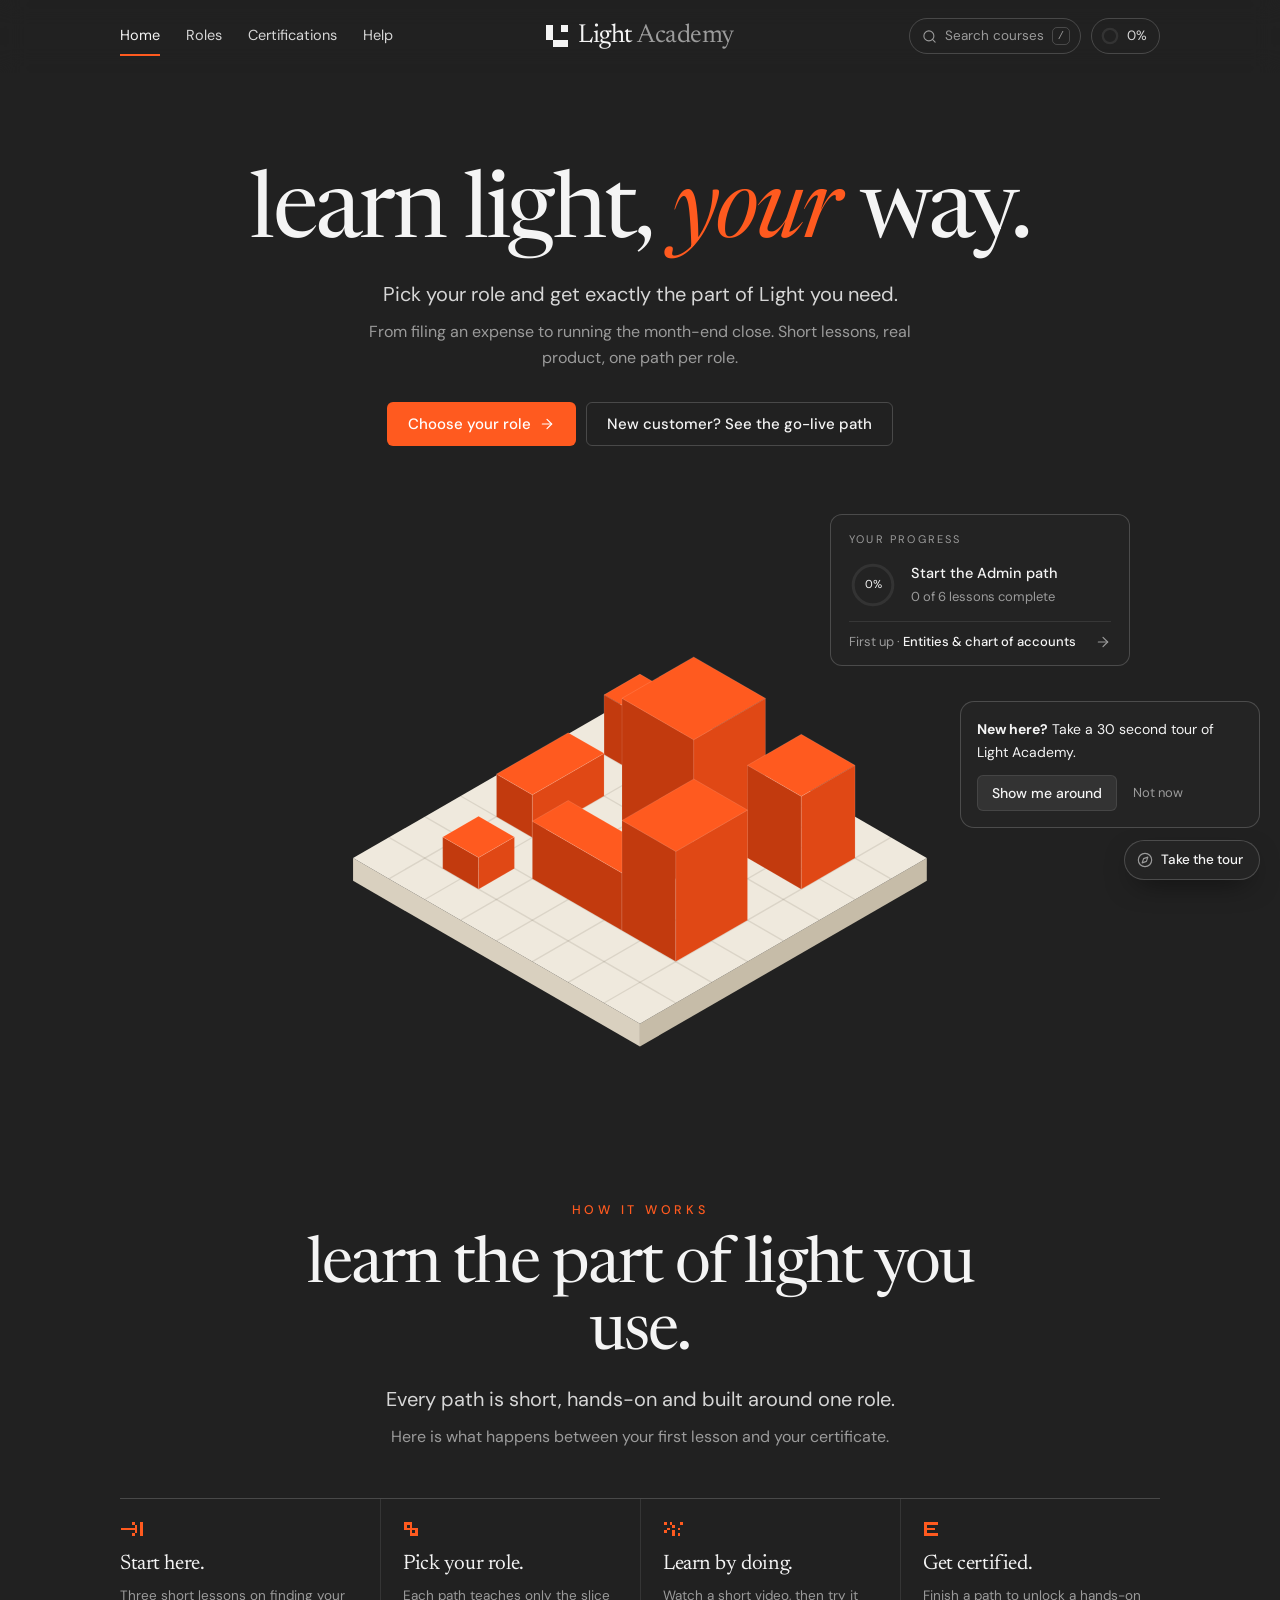
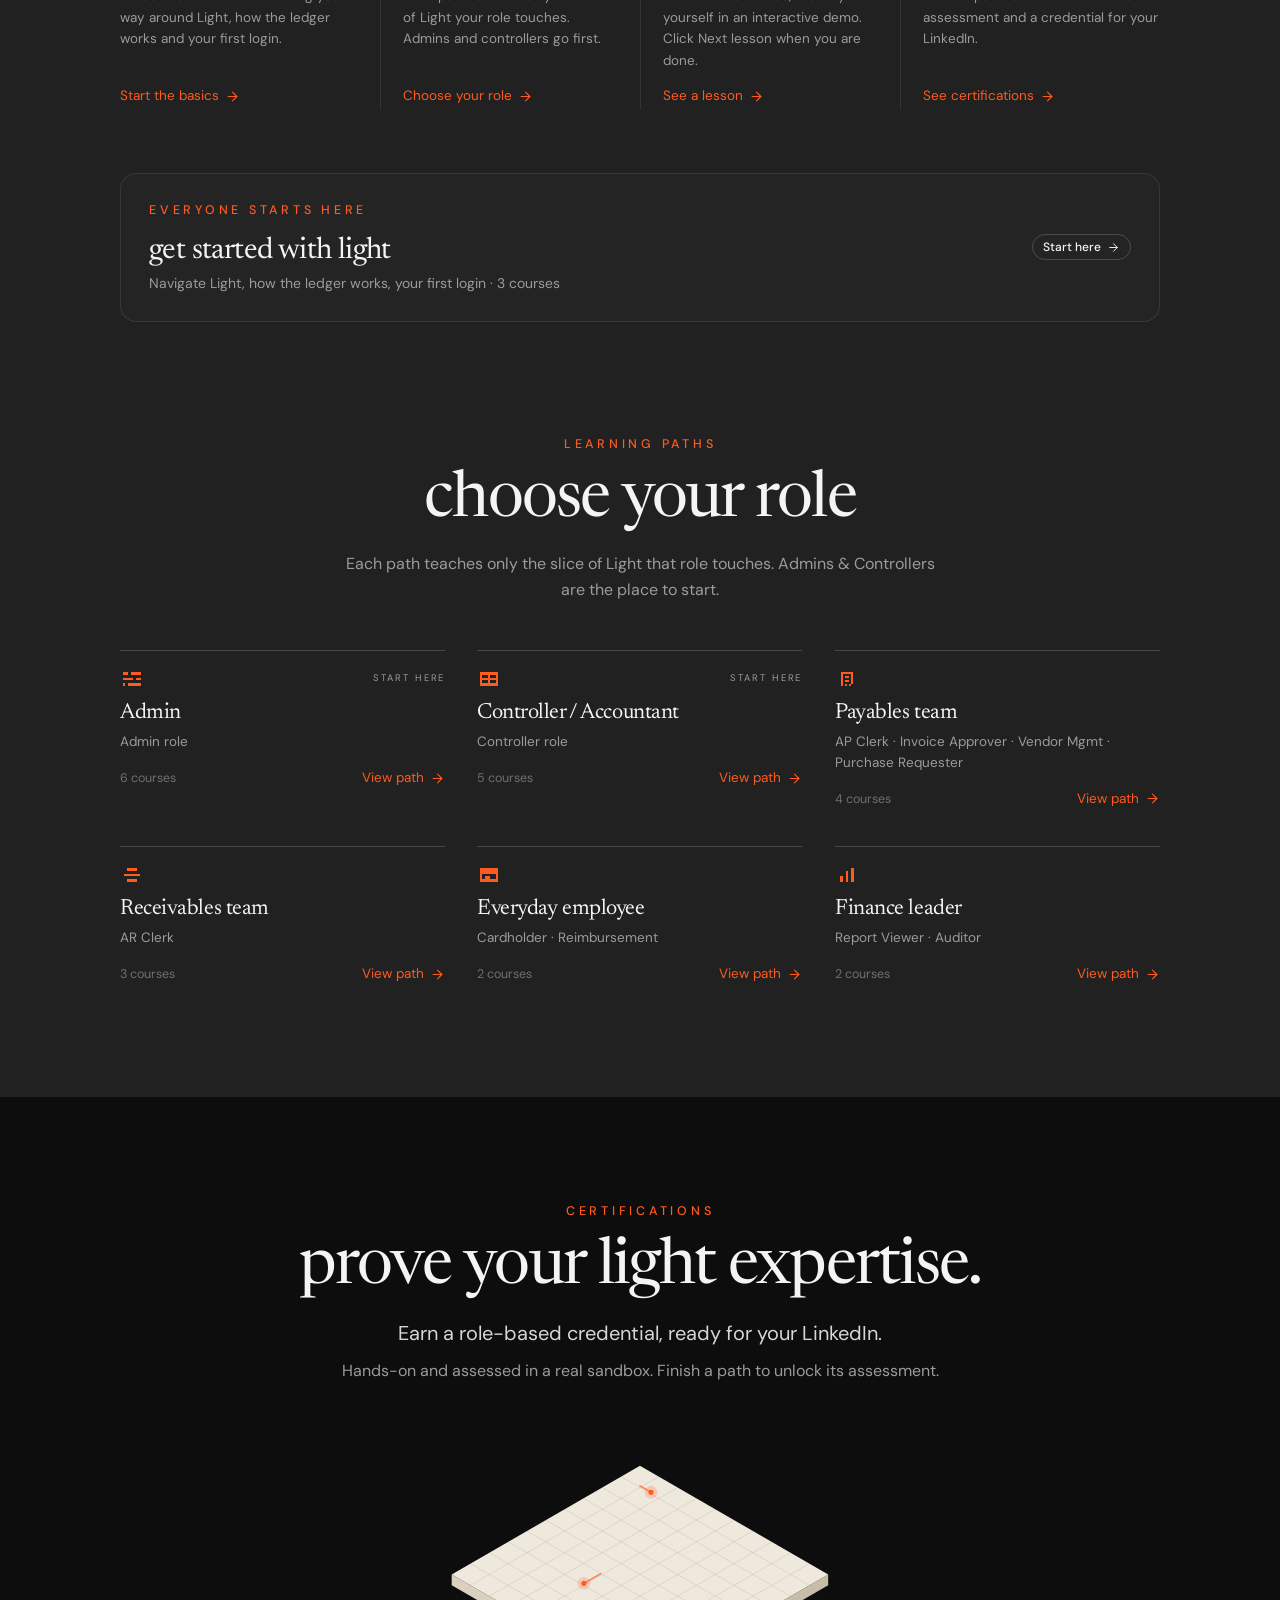
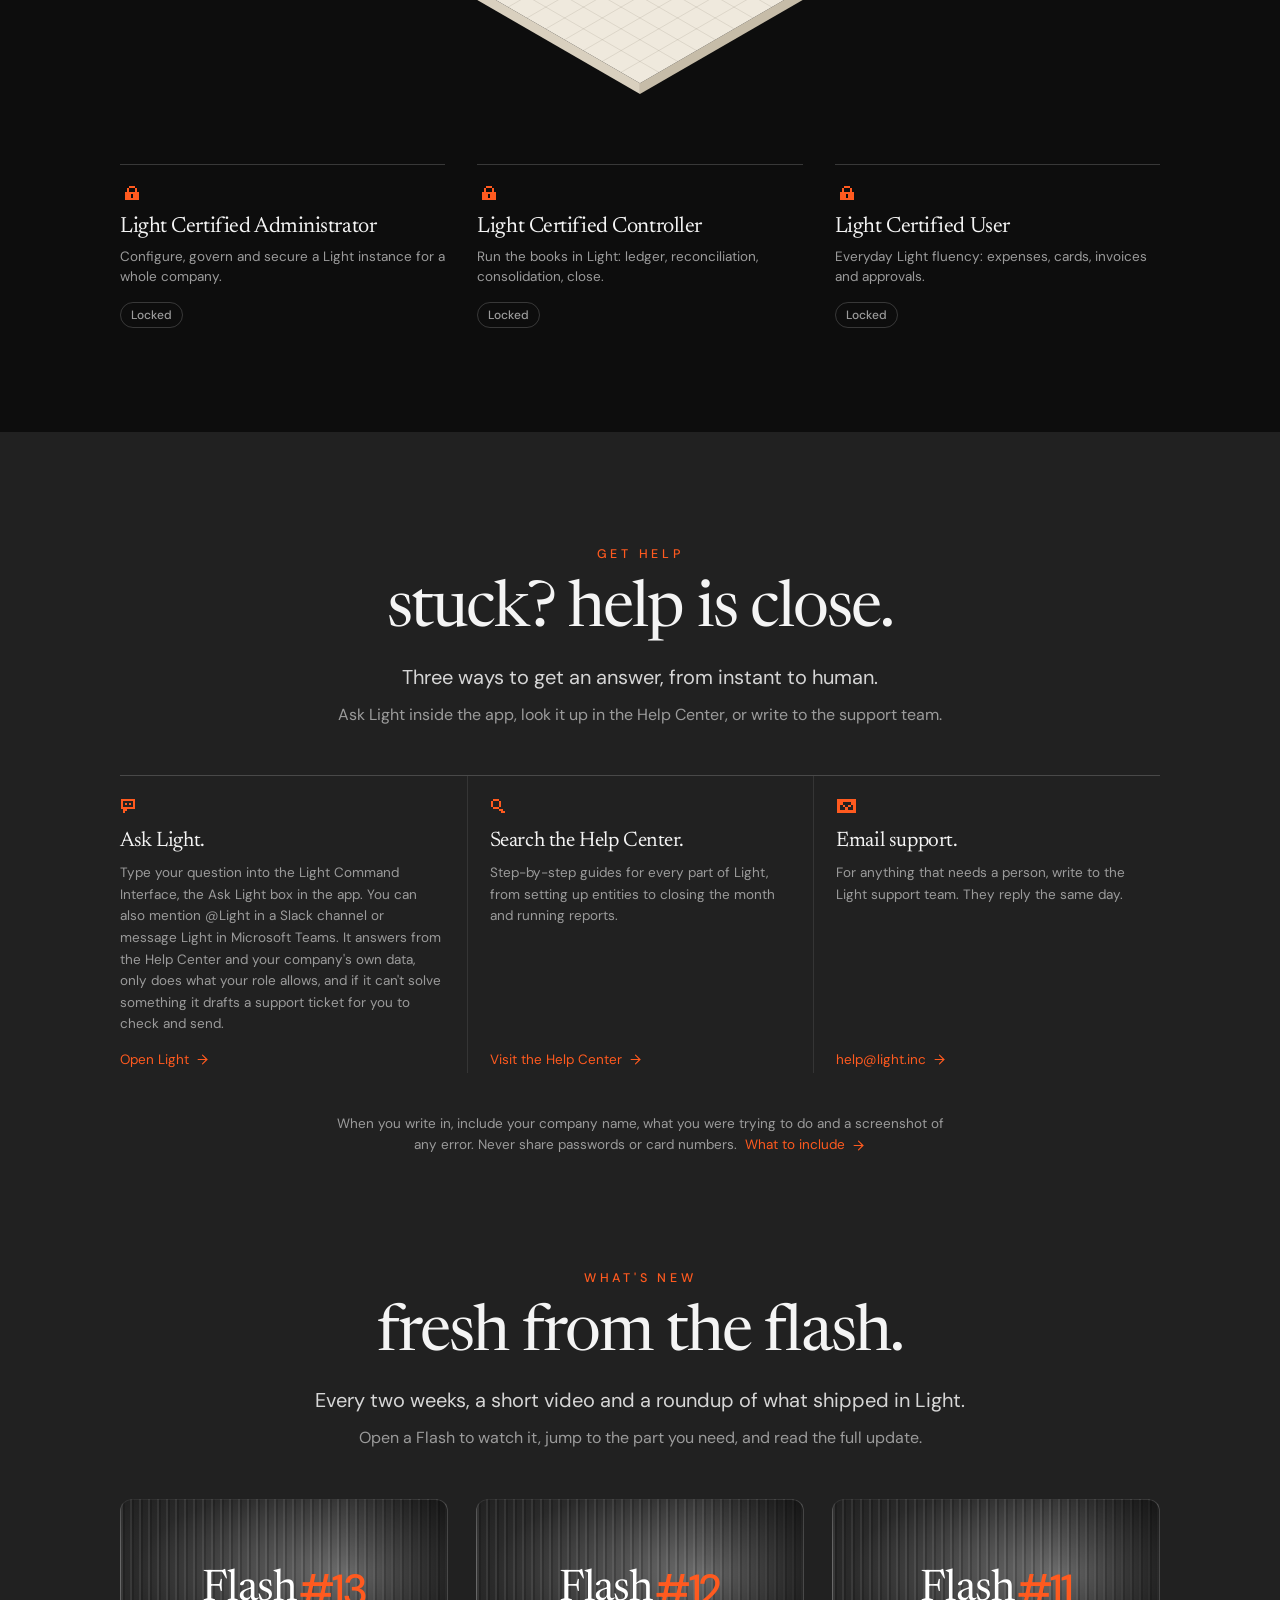
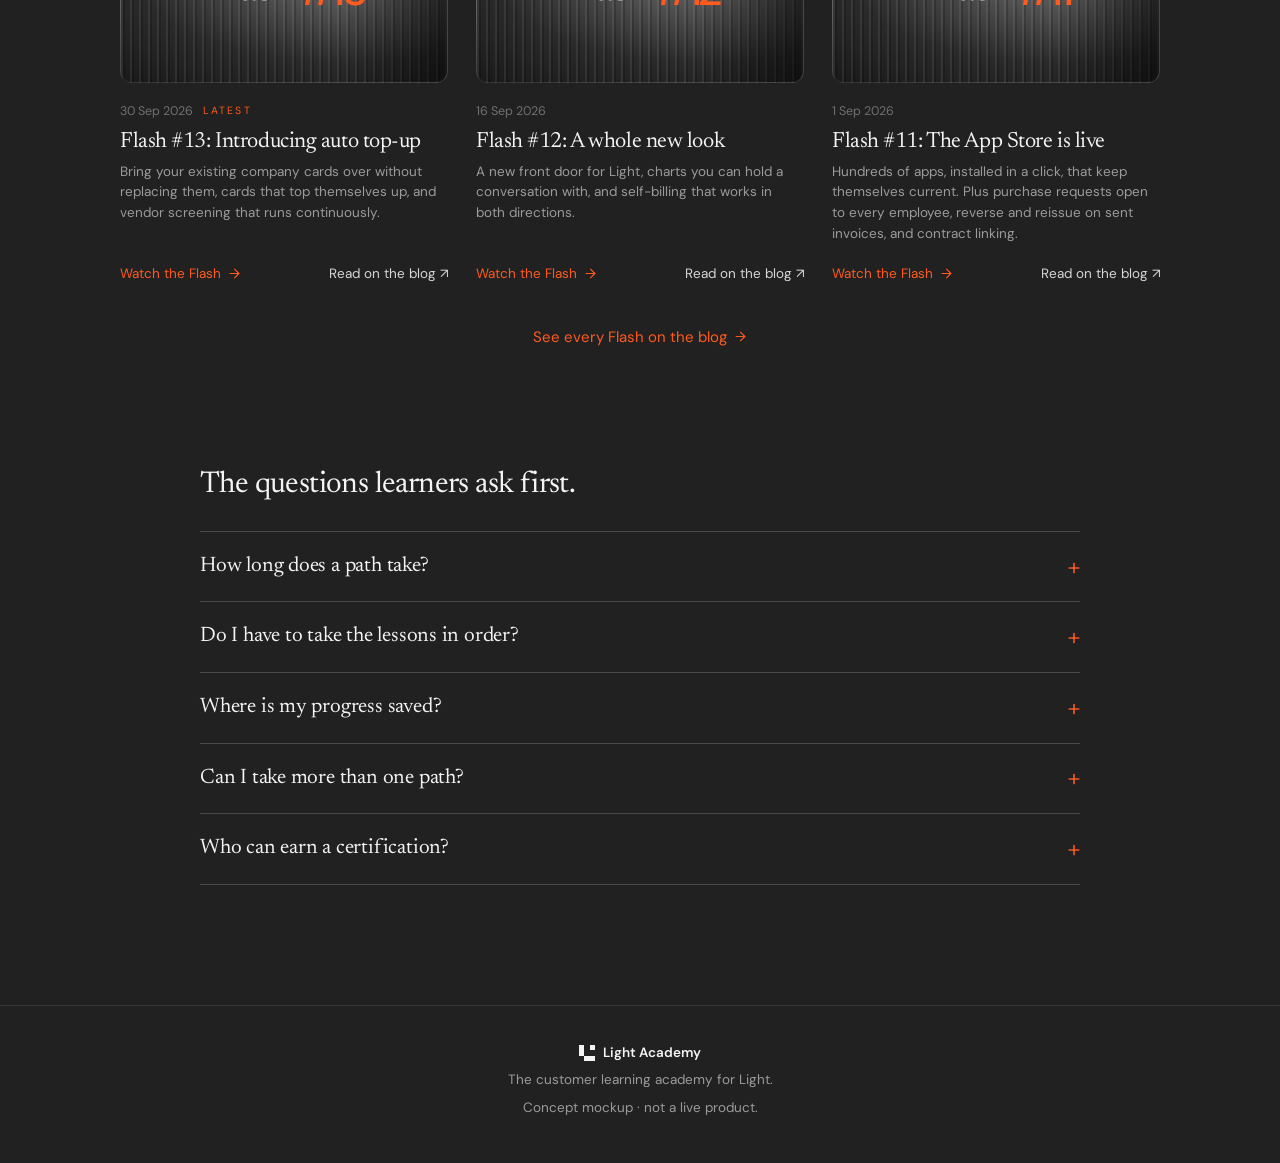
==== commit 2d008548: "Update Ask Light help copy after LightDog and help article review Name the Light Command Interface, " ====
--- a/index.html
+++ b/index.html
@@ -140,7 +140,7 @@
         <div class="step reveal">
           <span class="step-icon" data-pixel="chat"></span>
           <h3>Ask Light.</h3>
-          <p>Click the Help icon in the bottom-right corner of Light for an instant answer, or mention @Light in Slack or Microsoft Teams. It can open a support ticket for you too.</p>
+          <p>Type your question into the Light Command Interface, the Ask Light box in the app. You can also mention @Light in a Slack channel or message Light in Microsoft Teams. It answers from the Help Center and your company's own data, only does what your role allows, and if it can't solve something it drafts a support ticket for you to check and send.</p>
           <a class="text-link" href="https://app.light.inc" target="_blank" rel="noopener">Open Light <span data-icon="arrow"></span></a>
         </div>
         <div class="step reveal" style="--d: 0.08s">
--- a/assets/css/styles.css
+++ b/assets/css/styles.css
@@ -388,7 +388,13 @@
   color: inherit; text-align: left; cursor: pointer;
   transition: opacity 0.6s var(--ease), translate 0.6s var(--ease);
 }
-.flash-card.reveal { transition-delay: var(--d, 0s), var(--d, 0s); }
+.flash-item { display: flex; flex-direction: column; }
+.flash-item .flash-card { flex: 1; }
+.flash-links { display: flex; align-items: center; justify-content: space-between; gap: 16px; margin-top: 4px; }
+.flash-links .flash-open { padding: 0; border: 0; background: none; cursor: pointer; }
+.flash-blog-link { color: var(--ink-2); font-size: 13.5px; white-space: nowrap; transition: color 0.2s; }
+.flash-blog-link:hover { color: var(--accent); }
+.flash-read { margin-top: 10px; }
 /* Cover in the style of the Flash video thumbnail: ribbed glass, serif "Flash", orange number. */
 .flash-cover {
   position: relative; display: flex; align-items: center; justify-content: center; gap: 0.06em; width: 100%; aspect-ratio: 16 / 9;
@@ -408,7 +414,7 @@
 .flash-new { color: var(--accent); font-size: 10.5px; letter-spacing: 0.2em; text-transform: uppercase; }
 .flash-title { margin: 8px 0 6px; font-family: var(--font-display); font-size: 22px; letter-spacing: -0.02em; line-height: 1.2; }
 .flash-summary { margin: 0 0 14px; color: var(--muted); font-size: 13.5px; line-height: 1.55; }
-.flash-open { margin-top: auto; font-size: 13.5px; }
+.flash-open { font-size: 13.5px; }
 
 /* ---------- Flash window ---------- */
 .flash-overlay {
